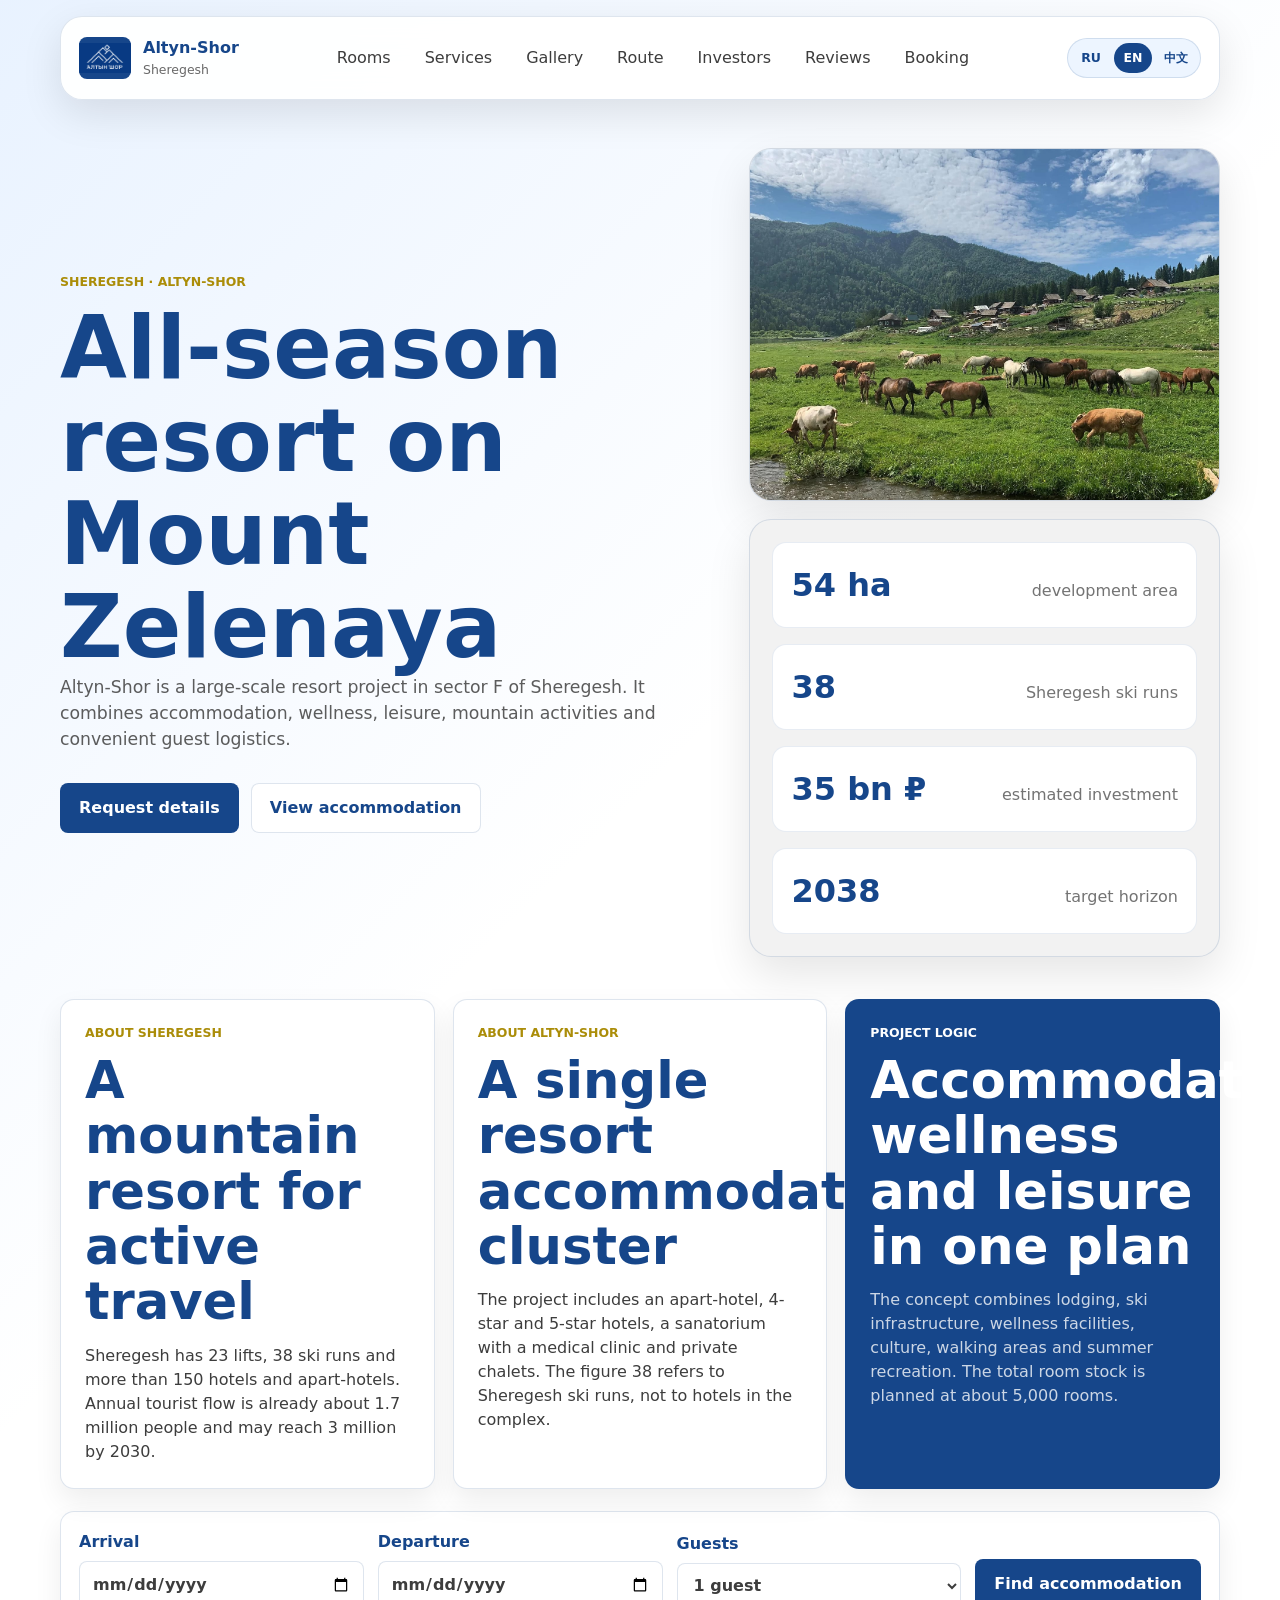
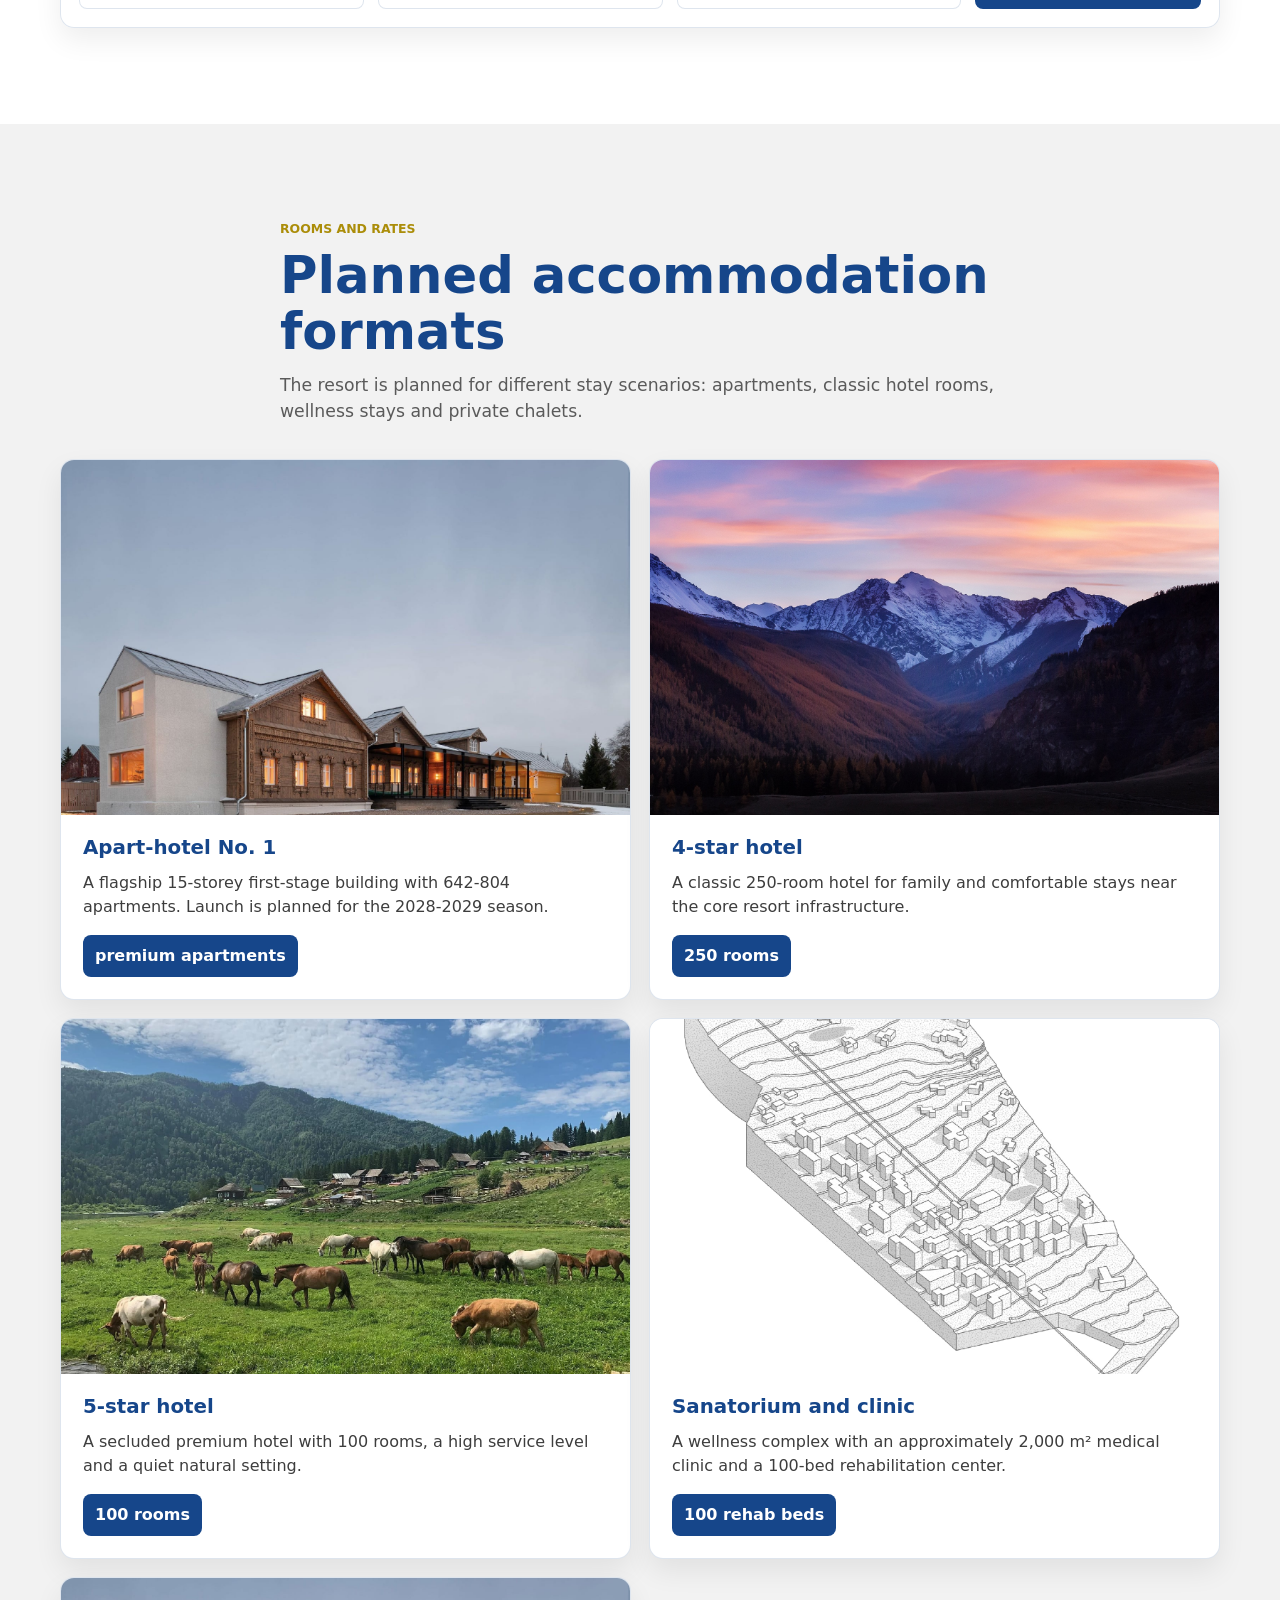
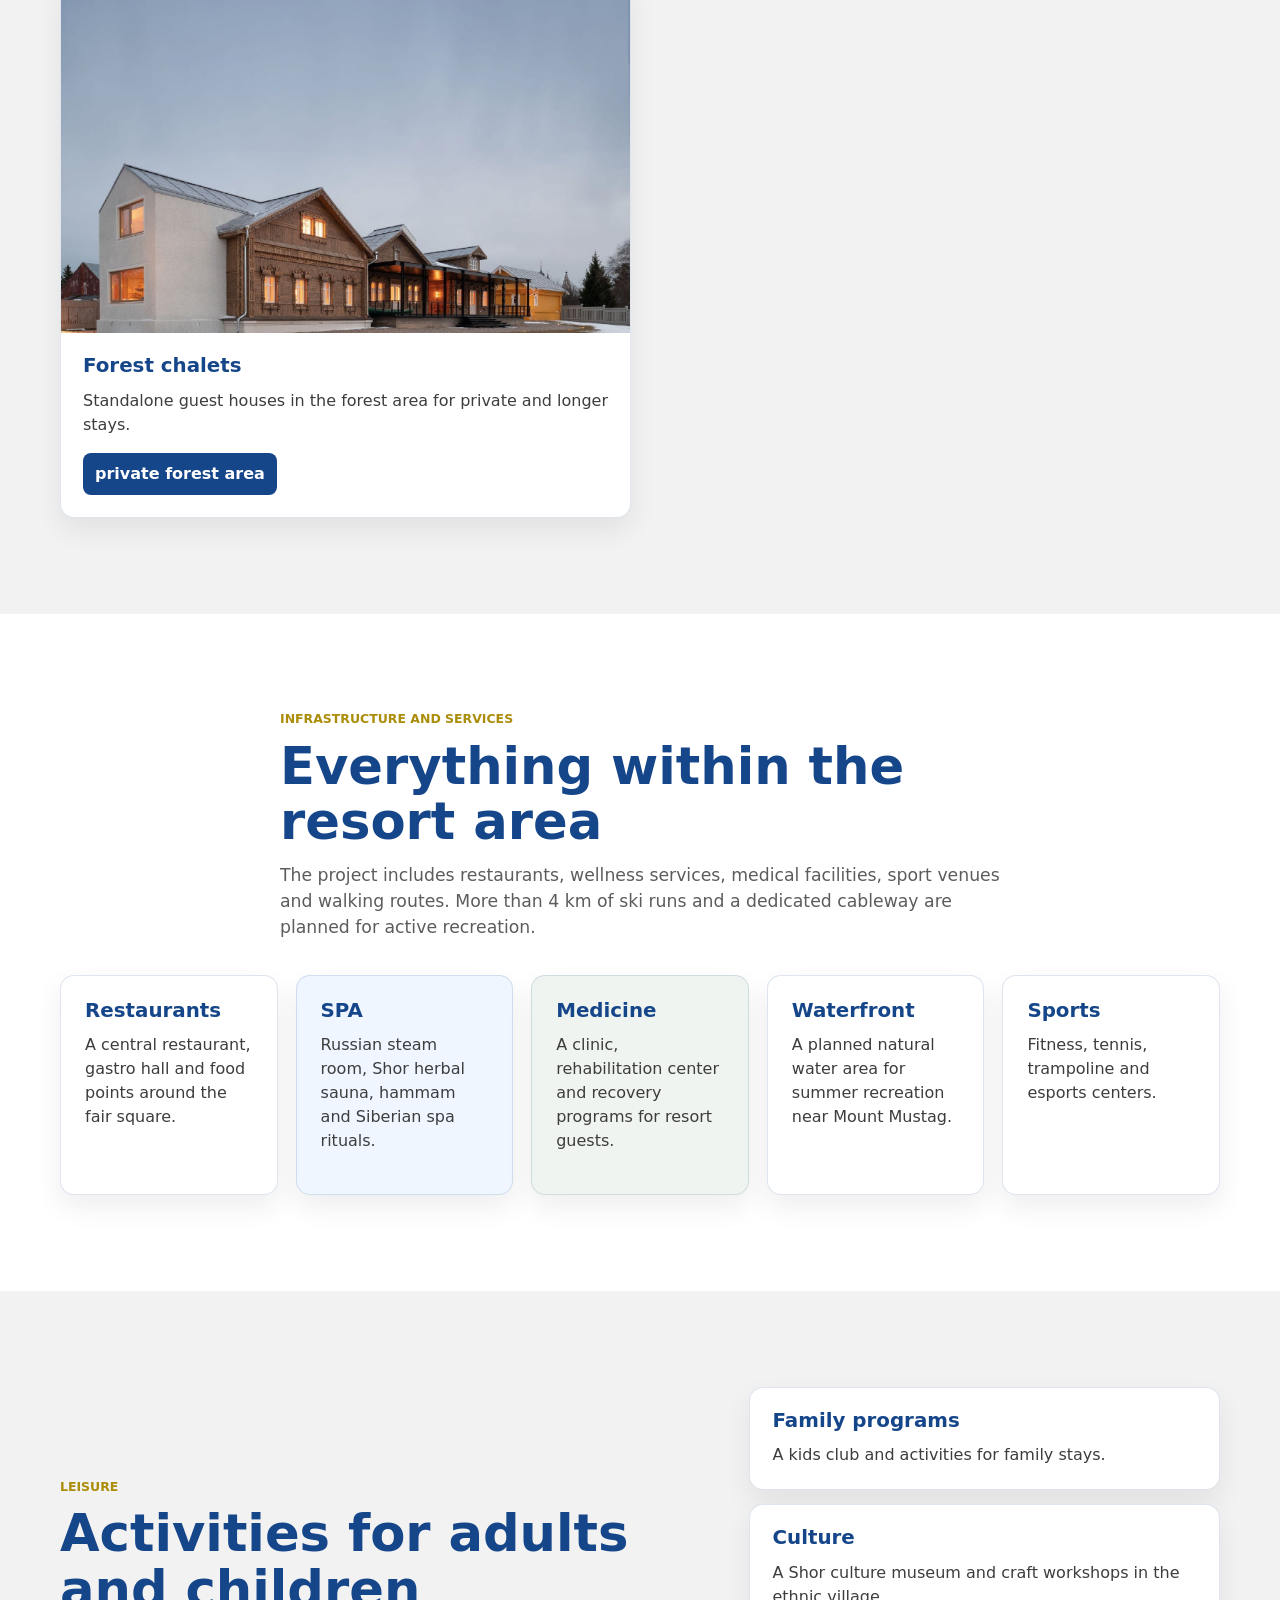
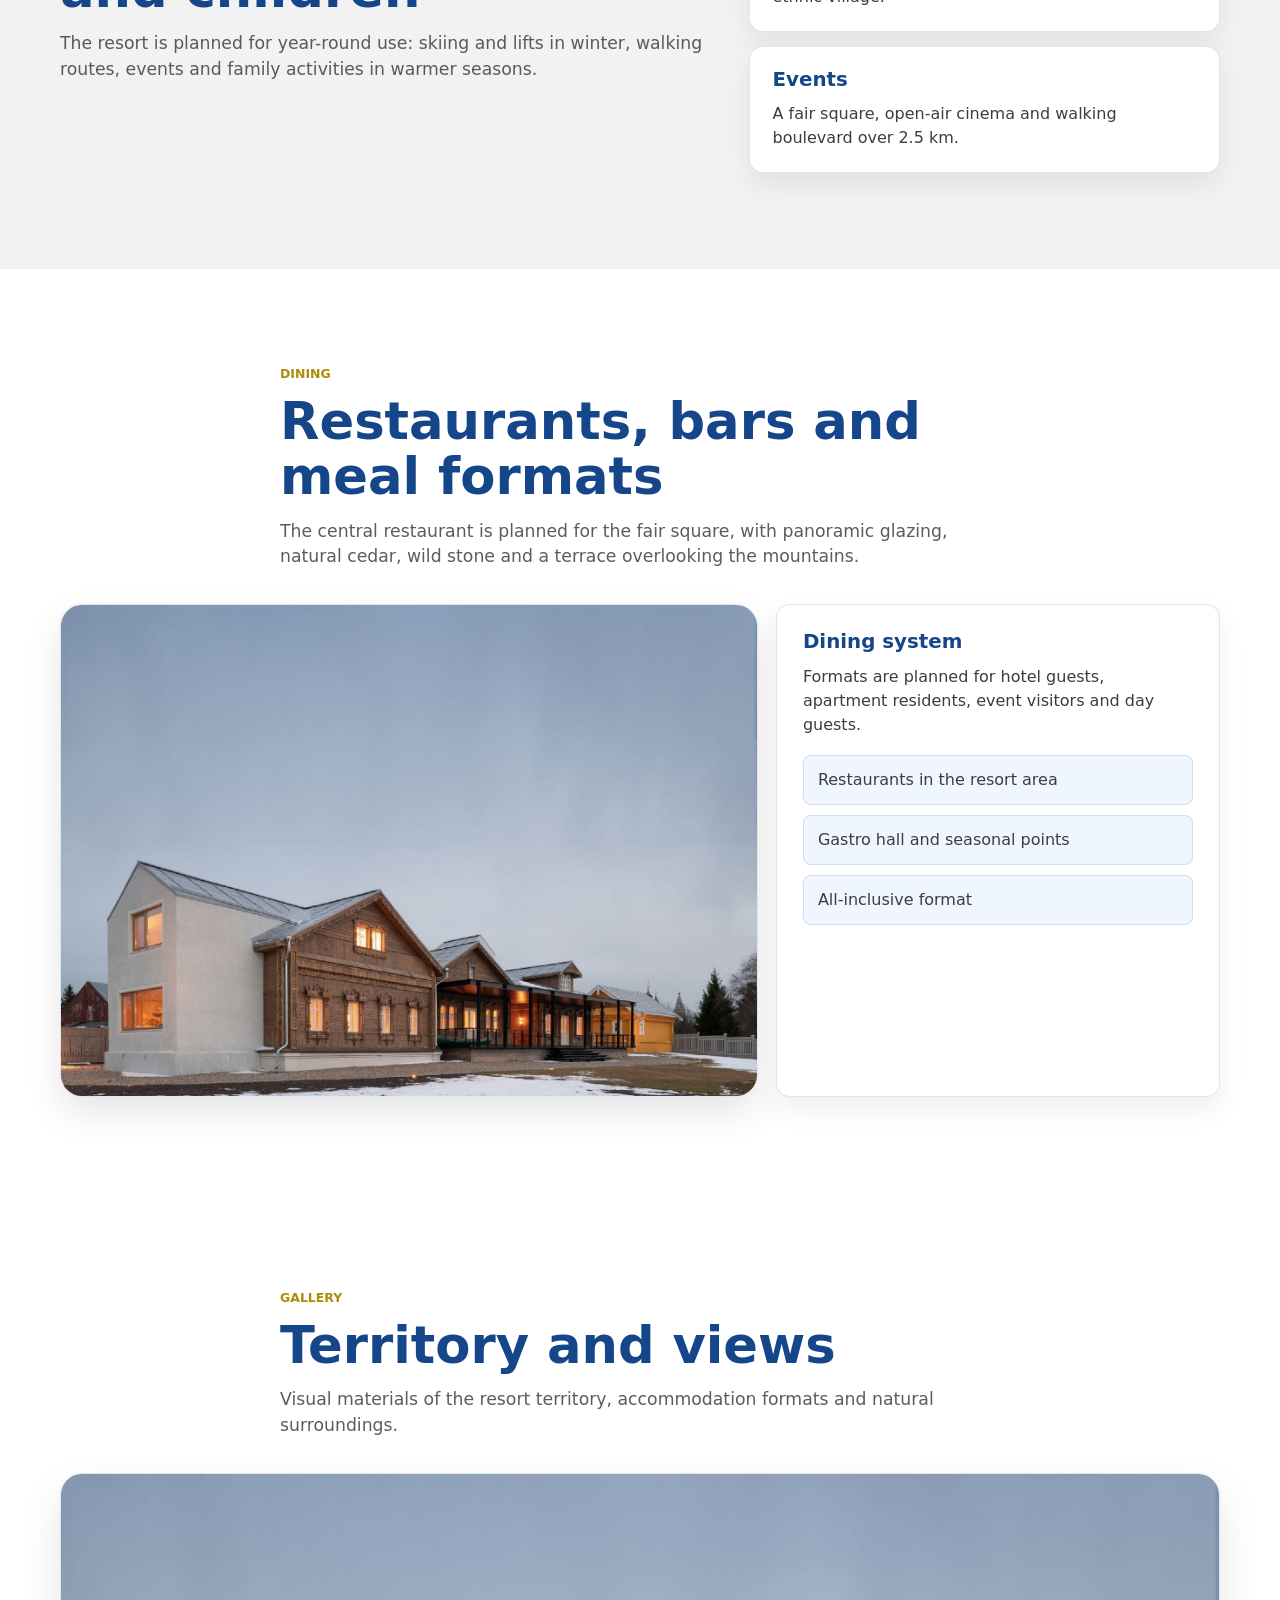
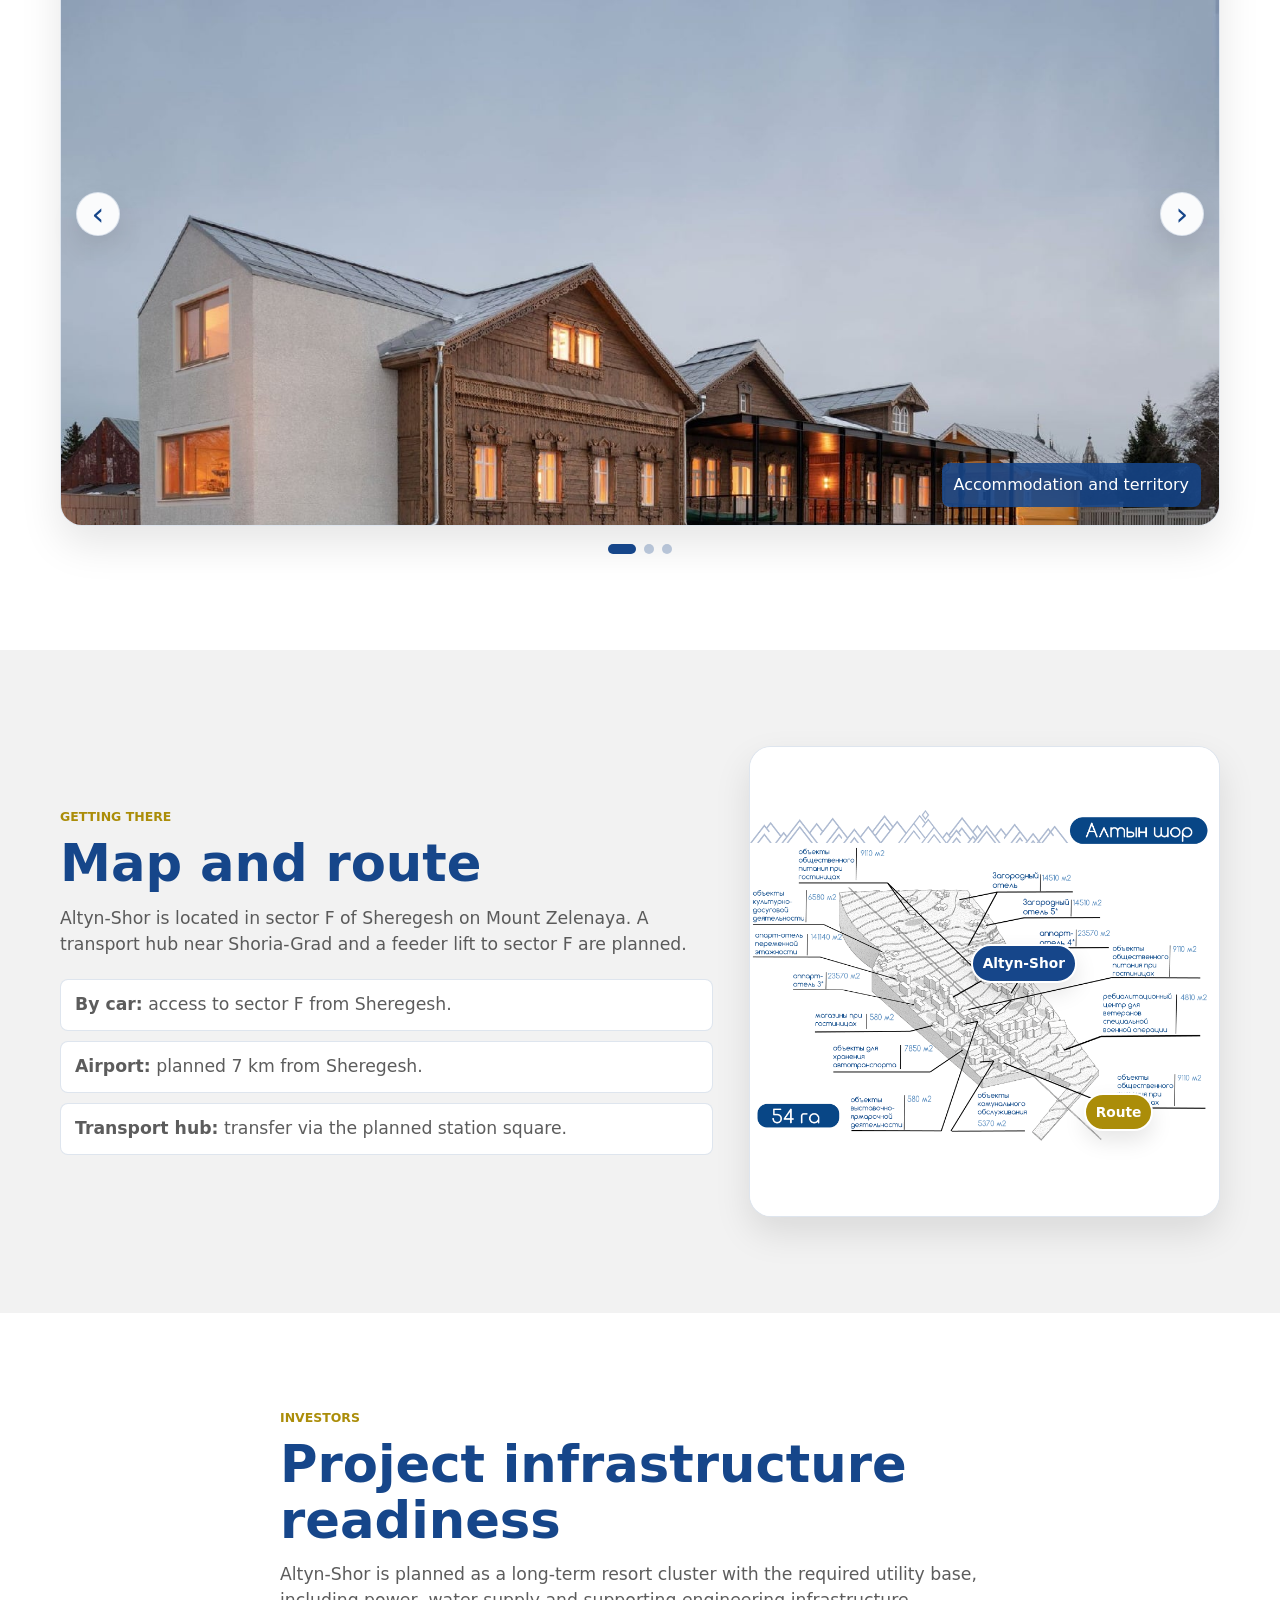
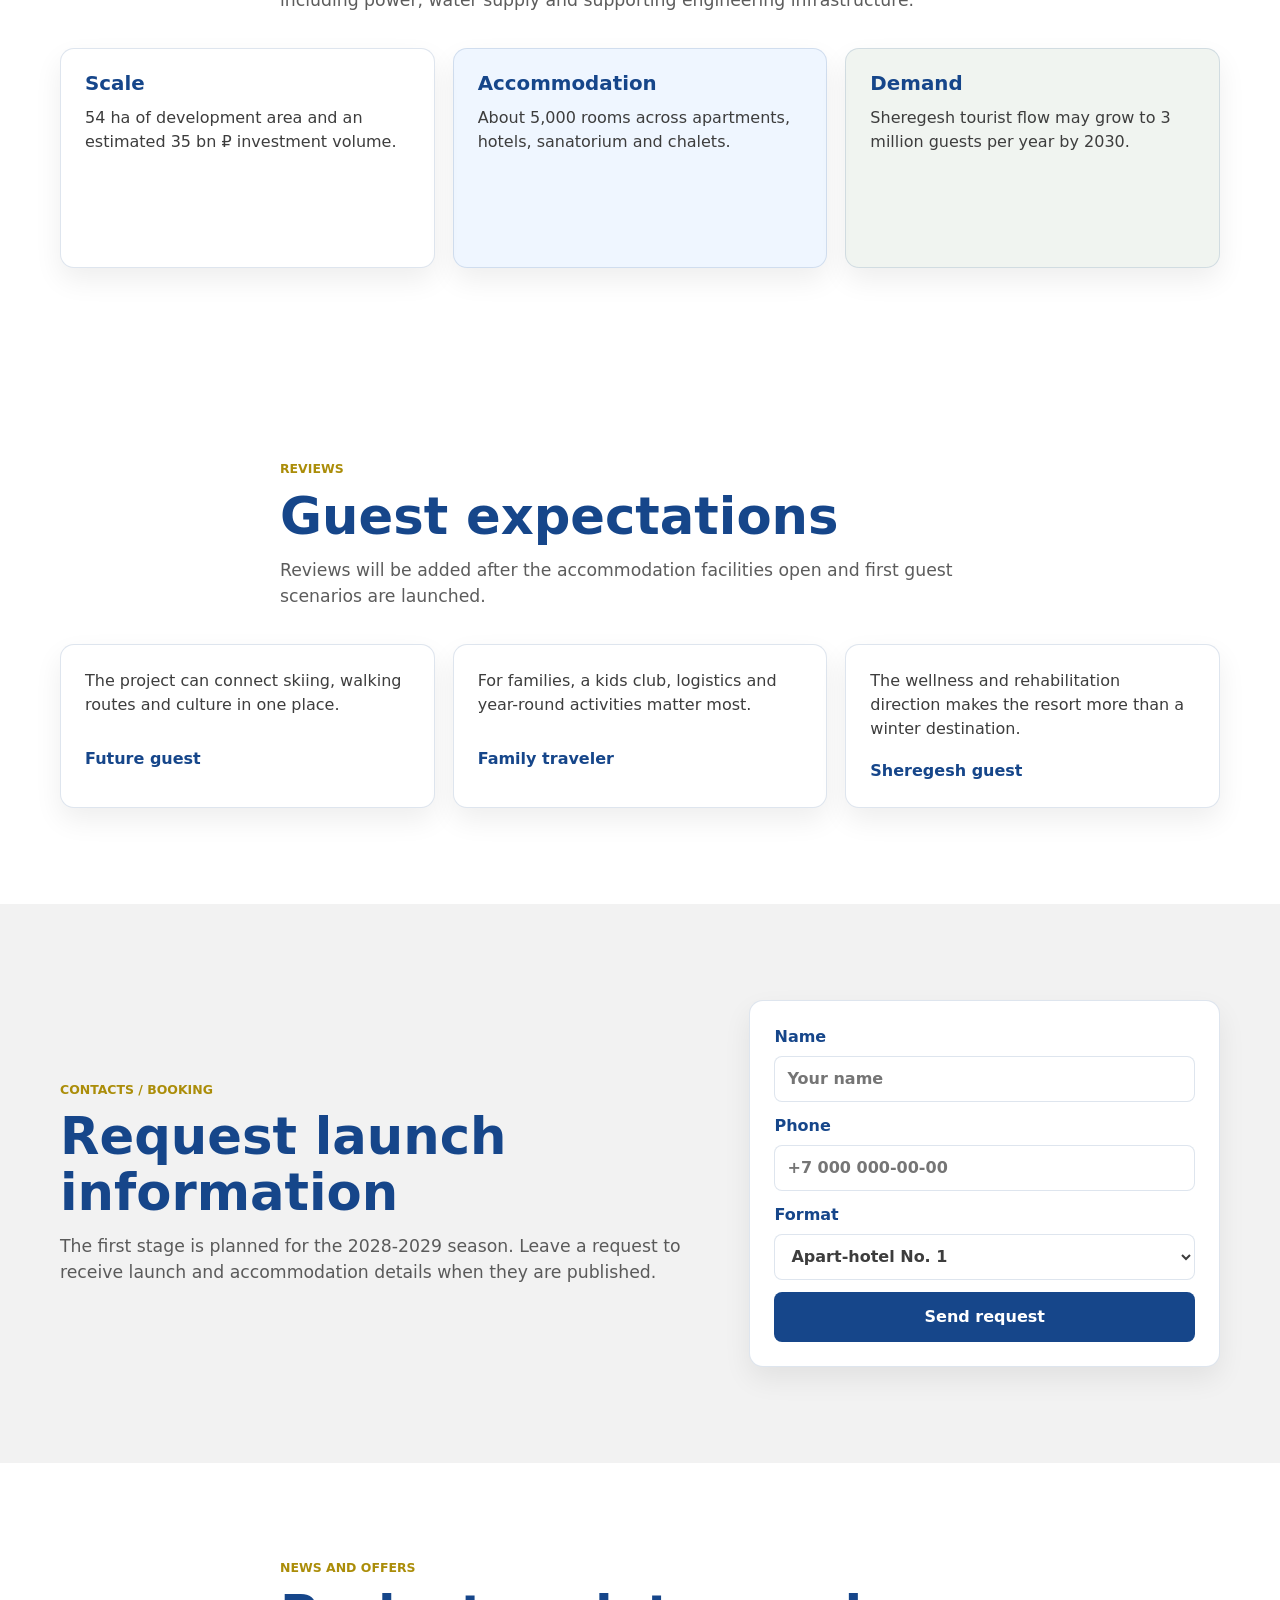
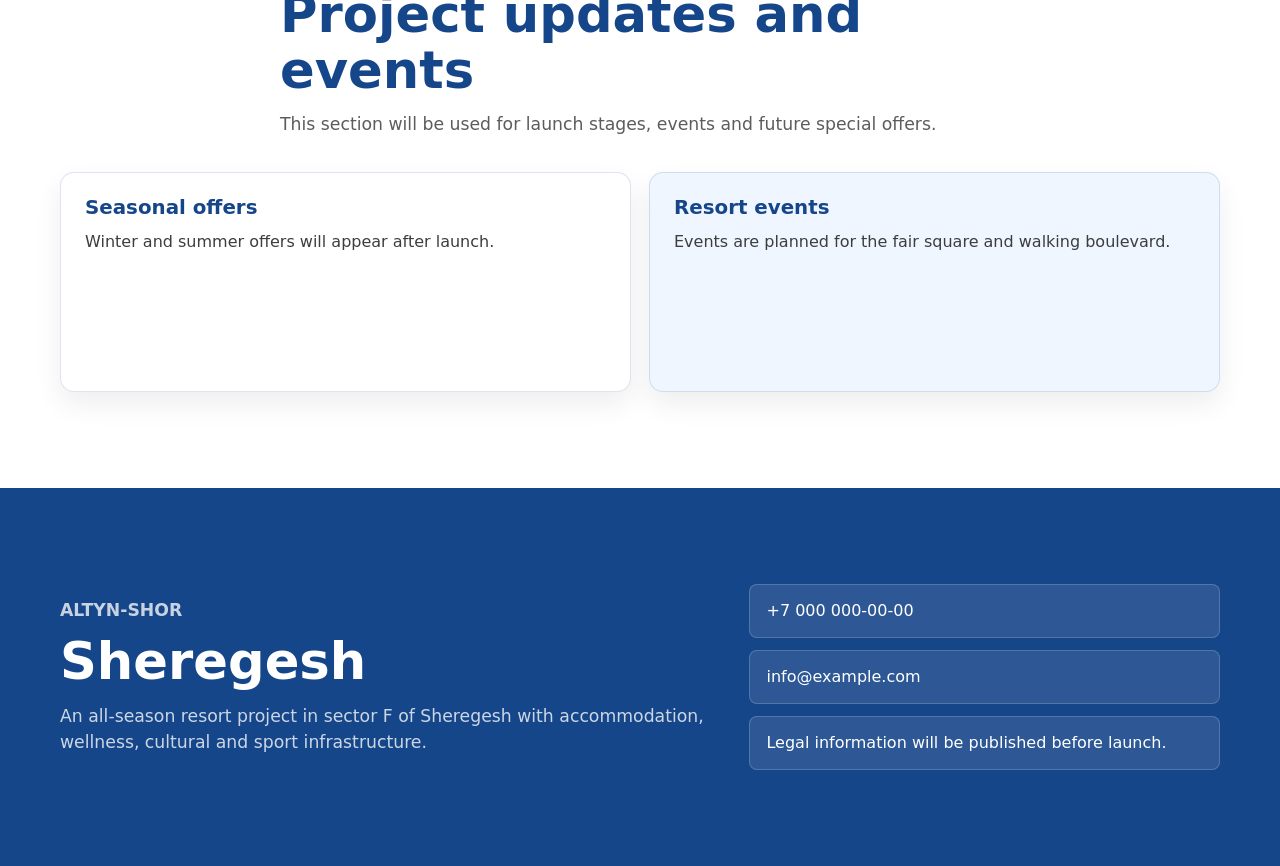
==== src/en.html @ 5d0cdf4e "feat: Add languages" ====
<!doctype html>
<html lang="en">
    <head>
        <meta charset="UTF-8" />
        <meta name="viewport" content="width=device-width, initial-scale=1.0" />
        <title>Altyn-Shor | Sheregesh</title>
        <meta
            name="description"
            content="A landing page for the Altyn-Shor all-season resort project in Sheregesh."
        />
        <link rel="stylesheet" href="./styles.css" />
    </head>
    <body>
        <header class="site-header" data-header>
            <div class="header-inner">
                <a class="brand" href="#top" aria-label="Altyn-Shor, back to top">
                    <span class="brand-mark" aria-hidden="true">
                        <img src="./static/logo.png" alt="" />
                    </span>
                    <span class="brand-text">
                        <span class="brand-name">Altyn-Shor</span>
                        <span class="brand-subtitle">Sheregesh</span>
                    </span>
                </a>

                <nav class="site-nav" aria-label="Page navigation">
                    <a href="#rooms">Rooms</a>
                    <a href="#infrastructure">Services</a>
                    <a href="#gallery">Gallery</a>
                    <a href="#route">Route</a>
                    <a href="#investors">Investors</a>
                    <a href="#reviews">Reviews</a>
                    <a href="#booking">Booking</a>
                </nav>
                <div class="language-switch" aria-label="Language selection">
                    <a href="./index.html">RU</a>
                    <a href="./en.html" aria-current="page">EN</a>
                    <a href="./zh.html">中文</a>
                </div>
            </div>
        </header>

        <main id="top">
            <section class="hero section" id="home">
                <div class="section-grid hero-grid">
                    <div class="hero-content">
                        <p class="section-kicker">Sheregesh · Altyn-Shor</p>
                        <h1>All-season resort on Mount Zelenaya</h1>
                        <p class="section-lead">
                            Altyn-Shor is a large-scale resort project in sector
                            F of Sheregesh. It combines accommodation, wellness,
                            leisure, mountain activities and convenient guest
                            logistics.
                        </p>
                        <div class="hero-actions">
                            <a class="button button-primary" href="#booking">Request details</a>
                            <a class="button button-secondary" href="#rooms">View accommodation</a>
                        </div>
                    </div>

                    <div class="hero-aside">
                        <figure class="hero-image-card">
                            <img src="./static/shor.jpg" alt="Altyn-Shor territory" />
                        </figure>

                        <div class="hero-panel" aria-label="Key project figures">
                            <div>
                                <span class="stat-number">54 ha</span>
                                <span class="stat-label">development area</span>
                            </div>
                            <div>
                                <span class="stat-number">38</span>
                                <span class="stat-label">Sheregesh ski runs</span>
                            </div>
                            <div>
                                <span class="stat-number">35 bn ₽</span>
                                <span class="stat-label">estimated investment</span>
                            </div>
                            <div>
                                <span class="stat-number">2038</span>
                                <span class="stat-label">target horizon</span>
                            </div>
                        </div>
                    </div>
                </div>

                <div class="home-details">
                    <article class="feature-block">
                        <p class="section-kicker">About Sheregesh</p>
                        <h2>A mountain resort for active travel</h2>
                        <p>
                            Sheregesh has 23 lifts, 38 ski runs and more than
                            150 hotels and apart-hotels. Annual tourist flow is
                            already about 1.7 million people and may reach
                            3 million by 2030.
                        </p>
                    </article>
                    <article class="feature-block">
                        <p class="section-kicker">About Altyn-Shor</p>
                        <h2>A single resort accommodation cluster</h2>
                        <p>
                            The project includes an apart-hotel, 4-star and
                            5-star hotels, a sanatorium with a medical clinic
                            and private chalets. The figure 38 refers to
                            Sheregesh ski runs, not to hotels in the complex.
                        </p>
                    </article>
                    <article class="feature-block developer-block">
                        <p class="section-kicker">Project logic</p>
                        <h2>Accommodation, wellness and leisure in one plan</h2>
                        <p>
                            The concept combines lodging, ski infrastructure,
                            wellness facilities, culture, walking areas and
                            summer recreation. The total room stock is planned
                            at about 5,000 rooms.
                        </p>
                    </article>
                </div>

                <form class="quick-booking" aria-label="Quick search form">
                    <label><span>Arrival</span><input type="date" name="arrival" /></label>
                    <label><span>Departure</span><input type="date" name="departure" /></label>
                    <label>
                        <span>Guests</span>
                        <select name="guests">
                            <option>1 guest</option>
                            <option>2 guests</option>
                            <option>3 guests</option>
                            <option>4 guests</option>
                        </select>
                    </label>
                    <button class="button button-primary" type="submit">Find accommodation</button>
                </form>
            </section>

            <section class="section pricing-section" id="rooms">
                <div class="section-heading">
                    <p class="section-kicker">Rooms and rates</p>
                    <h2>Planned accommodation formats</h2>
                    <p>
                        The resort is planned for different stay scenarios:
                        apartments, classic hotel rooms, wellness stays and
                        private chalets.
                    </p>
                </div>

                <div class="room-grid">
                    <article class="room-card">
                        <img src="./static/houses.jpg" alt="Premium apart-hotel" />
                        <div>
                            <h3>Apart-hotel No. 1</h3>
                            <p>
                                A flagship 15-storey first-stage building with
                                642-804 apartments. Launch is planned for the
                                2028-2029 season.
                            </p>
                            <span class="room-price">premium apartments</span>
                        </div>
                    </article>
                    <article class="room-card">
                        <img src="./static/shor-2.jpg" alt="Four-star hotel" />
                        <div>
                            <h3>4-star hotel</h3>
                            <p>
                                A classic 250-room hotel for family and
                                comfortable stays near the core resort
                                infrastructure.
                            </p>
                            <span class="room-price">250 rooms</span>
                        </div>
                    </article>
                    <article class="room-card">
                        <img src="./static/shor.jpg" alt="Five-star hotel" />
                        <div>
                            <h3>5-star hotel</h3>
                            <p>
                                A secluded premium hotel with 100 rooms, a high
                                service level and a quiet natural setting.
                            </p>
                            <span class="room-price">100 rooms</span>
                        </div>
                    </article>
                    <article class="room-card">
                        <img src="./static/shor-scheme.jpg" alt="Sanatorium and clinic" />
                        <div>
                            <h3>Sanatorium and clinic</h3>
                            <p>
                                A wellness complex with an approximately
                                2,000 m² medical clinic and a 100-bed
                                rehabilitation center.
                            </p>
                            <span class="room-price">100 rehab beds</span>
                        </div>
                    </article>
                    <article class="room-card">
                        <img src="./static/houses.jpg" alt="Forest chalets" />
                        <div>
                            <h3>Forest chalets</h3>
                            <p>
                                Standalone guest houses in the forest area for
                                private and longer stays.
                            </p>
                            <span class="room-price">private forest area</span>
                        </div>
                    </article>
                </div>
            </section>

            <section class="section" id="infrastructure">
                <div class="section-heading">
                    <p class="section-kicker">Infrastructure and services</p>
                    <h2>Everything within the resort area</h2>
                    <p>
                        The project includes restaurants, wellness services,
                        medical facilities, sport venues and walking routes.
                        More than 4 km of ski runs and a dedicated cableway are
                        planned for active recreation.
                    </p>
                </div>

                <div class="info-grid">
                    <article class="info-card">
                        <h3>Restaurants</h3>
                        <p>A central restaurant, gastro hall and food points around the fair square.</p>
                    </article>
                    <article class="info-card">
                        <h3>SPA</h3>
                        <p>Russian steam room, Shor herbal sauna, hammam and Siberian spa rituals.</p>
                    </article>
                    <article class="info-card">
                        <h3>Medicine</h3>
                        <p>A clinic, rehabilitation center and recovery programs for resort guests.</p>
                    </article>
                    <article class="info-card">
                        <h3>Waterfront</h3>
                        <p>A planned natural water area for summer recreation near Mount Mustag.</p>
                    </article>
                    <article class="info-card">
                        <h3>Sports</h3>
                        <p>Fitness, tennis, trampoline and esports centers.</p>
                    </article>
                </div>
            </section>

            <section class="section leisure-section" id="leisure">
                <div class="section-grid">
                    <div class="section-heading inline-heading">
                        <p class="section-kicker">Leisure</p>
                        <h2>Activities for adults and children</h2>
                        <p>
                            The resort is planned for year-round use: skiing and
                            lifts in winter, walking routes, events and family
                            activities in warmer seasons.
                        </p>
                    </div>
                    <div class="stack-list">
                        <article>
                            <h3>Family programs</h3>
                            <p>A kids club and activities for family stays.</p>
                        </article>
                        <article>
                            <h3>Culture</h3>
                            <p>A Shor culture museum and craft workshops in the ethnic village.</p>
                        </article>
                        <article>
                            <h3>Events</h3>
                            <p>A fair square, open-air cinema and walking boulevard over 2.5 km.</p>
                        </article>
                    </div>
                </div>
            </section>

            <section class="section food-section" id="food">
                <div class="section-heading">
                    <p class="section-kicker">Dining</p>
                    <h2>Restaurants, bars and meal formats</h2>
                    <p>
                        The central restaurant is planned for the fair square,
                        with panoramic glazing, natural cedar, wild stone and a
                        terrace overlooking the mountains.
                    </p>
                </div>
                <div class="food-layout">
                    <img src="./static/houses.jpg" alt="Dining infrastructure area" />
                    <div class="food-card">
                        <h3>Dining system</h3>
                        <p>Formats are planned for hotel guests, apartment residents, event visitors and day guests.</p>
                        <ul class="clean-list">
                            <li>Restaurants in the resort area</li>
                            <li>Gastro hall and seasonal points</li>
                            <li>All-inclusive format</li>
                        </ul>
                    </div>
                </div>
            </section>

            <section class="section" id="gallery">
                <div class="section-heading">
                    <p class="section-kicker">Gallery</p>
                    <h2>Territory and views</h2>
                    <p>Visual materials of the resort territory, accommodation formats and natural surroundings.</p>
                </div>
                <div class="carousel" data-carousel>
                    <button class="carousel-control carousel-control-prev" type="button" data-carousel-prev aria-label="Previous image">‹</button>
                    <div class="carousel-viewport">
                        <div class="carousel-track" data-carousel-track>
                            <figure class="carousel-slide">
                                <img src="./static/houses.jpg" alt="Altyn-Shor guest houses" />
                                <figcaption>Accommodation and territory</figcaption>
                            </figure>
                            <figure class="carousel-slide">
                                <img src="./static/shor-2.jpg" alt="Altyn-Shor natural territory" />
                                <figcaption>Views and surroundings</figcaption>
                            </figure>
                            <figure class="carousel-slide">
                                <img src="./static/shor.jpg" alt="Altyn-Shor recreation area" />
                                <figcaption>Public recreation area</figcaption>
                            </figure>
                        </div>
                    </div>
                    <button class="carousel-control carousel-control-next" type="button" data-carousel-next aria-label="Next image">›</button>
                    <div class="carousel-dots" data-carousel-dots aria-label="Slides"></div>
                </div>
            </section>

            <section class="section map-section" id="route">
                <div class="section-grid">
                    <div class="section-heading inline-heading">
                        <p class="section-kicker">Getting there</p>
                        <h2>Map and route</h2>
                        <p>
                            Altyn-Shor is located in sector F of Sheregesh on
                            Mount Zelenaya. A transport hub near Shoria-Grad and
                            a feeder lift to sector F are planned.
                        </p>
                        <div class="route-notes">
                            <p><strong>By car:</strong> access to sector F from Sheregesh.</p>
                            <p><strong>Airport:</strong> planned 7 km from Sheregesh.</p>
                            <p><strong>Transport hub:</strong> transfer via the planned station square.</p>
                        </div>
                    </div>
                    <div class="map-frame interactive-map">
                        <img src="./static/karta_altyn.png" alt="Altyn-Shor location map" />
                        <span class="map-marker marker-main">Altyn-Shor</span>
                        <span class="map-marker marker-route">Route</span>
                    </div>
                </div>
            </section>

            <section class="section investors-section" id="investors">
                <div class="section-heading">
                    <p class="section-kicker">Investors</p>
                    <h2>Project infrastructure readiness</h2>
                    <p>
                        Altyn-Shor is planned as a long-term resort cluster with
                        the required utility base, including power, water supply
                        and supporting engineering infrastructure.
                    </p>
                </div>
                <div class="investor-grid">
                    <article class="info-card">
                        <h3>Scale</h3>
                        <p>54 ha of development area and an estimated 35 bn ₽ investment volume.</p>
                    </article>
                    <article class="info-card">
                        <h3>Accommodation</h3>
                        <p>About 5,000 rooms across apartments, hotels, sanatorium and chalets.</p>
                    </article>
                    <article class="info-card">
                        <h3>Demand</h3>
                        <p>Sheregesh tourist flow may grow to 3 million guests per year by 2030.</p>
                    </article>
                </div>
            </section>

            <section class="section reviews-section" id="reviews">
                <div class="section-heading">
                    <p class="section-kicker">Reviews</p>
                    <h2>Guest expectations</h2>
                    <p>Reviews will be added after the accommodation facilities open and first guest scenarios are launched.</p>
                </div>
                <div class="review-grid">
                    <blockquote>
                        <p>The project can connect skiing, walking routes and culture in one place.</p>
                        <cite>Future guest</cite>
                    </blockquote>
                    <blockquote>
                        <p>For families, a kids club, logistics and year-round activities matter most.</p>
                        <cite>Family traveler</cite>
                    </blockquote>
                    <blockquote>
                        <p>The wellness and rehabilitation direction makes the resort more than a winter destination.</p>
                        <cite>Sheregesh guest</cite>
                    </blockquote>
                </div>
            </section>

            <section class="section booking-section" id="booking">
                <div class="section-grid">
                    <div class="section-heading inline-heading">
                        <p class="section-kicker">Contacts / Booking</p>
                        <h2>Request launch information</h2>
                        <p>
                            The first stage is planned for the 2028-2029 season.
                            Leave a request to receive launch and accommodation
                            details when they are published.
                        </p>
                    </div>
                    <form class="booking-form" aria-label="Online request form">
                        <label><span>Name</span><input type="text" name="name" placeholder="Your name" /></label>
                        <label><span>Phone</span><input type="tel" name="phone" placeholder="+7 000 000-00-00" /></label>
                        <label>
                            <span>Format</span>
                            <select name="room">
                                <option>Apart-hotel No. 1</option>
                                <option>4-star hotel</option>
                                <option>5-star hotel</option>
                                <option>Sanatorium and clinic</option>
                                <option>Forest chalets</option>
                            </select>
                        </label>
                        <button class="button button-primary" type="submit">Send request</button>
                    </form>
                </div>
            </section>

            <section class="section news-section" id="news">
                <div class="section-heading">
                    <p class="section-kicker">News and offers</p>
                    <h2>Project updates and events</h2>
                    <p>This section will be used for launch stages, events and future special offers.</p>
                </div>
                <div class="news-grid">
                    <article class="info-card">
                        <h3>Seasonal offers</h3>
                        <p>Winter and summer offers will appear after launch.</p>
                    </article>
                    <article class="info-card">
                        <h3>Resort events</h3>
                        <p>Events are planned for the fair square and walking boulevard.</p>
                    </article>
                </div>
            </section>
        </main>

        <footer class="site-footer section">
            <div class="footer-grid">
                <div>
                    <p class="section-kicker">Altyn-Shor</p>
                    <h2>Sheregesh</h2>
                    <p>
                        An all-season resort project in sector F of Sheregesh
                        with accommodation, wellness, cultural and sport
                        infrastructure.
                    </p>
                </div>
                <address class="footer-contacts">
                    <a href="tel:+70000000000">+7 000 000-00-00</a>
                    <a href="mailto:info@example.com">info@example.com</a>
                    <span>Legal information will be published before launch.</span>
                </address>
            </div>
        </footer>

        <script src="./script.js"></script>
    </body>
</html>
---- src/styles.css ----
:root {
  --color-primary: rgb(22 70 138);
  --color-accent: rgb(171 141 9);
  --color-accent-secondary: rgb(210 123 165);
  --color-support-blue: rgb(174 209 255);
  --color-support-violet: rgb(155 168 227);
  --color-support-green: rgb(66 120 71);
  --color-support-purple: rgb(109 84 191);
  --color-text: rgb(61 61 61);
  --color-background: rgb(255 255 255);
  --color-surface: rgb(242 242 242);
  --color-black: rgb(0 0 0);
  --color-border: rgb(22 70 138 / 14%);
  --color-shadow: rgb(0 0 0 / 10%);
  --radius-sm: 8px;
  --radius-md: 14px;
  --radius-lg: 22px;
  --container: 1160px;
  --header-height: 82px;
  --transition: 180ms ease;
}

*,
*::before,
*::after {
  box-sizing: border-box;
}

* {
  margin: 0;
}

html {
  scroll-behavior: smooth;
}

body {
  min-height: 100vh;
  color: var(--color-text);
  background: var(--color-background);
  font-family:
    Inter, system-ui, -apple-system, BlinkMacSystemFont, "Segoe UI", sans-serif;
  line-height: 1.5;
  text-rendering: optimizeLegibility;
}

img,
picture,
svg {
  display: block;
  max-width: 100%;
}

button,
input,
textarea,
select {
  font: inherit;
}

button {
  border: 0;
}

a {
  color: inherit;
  text-decoration: none;
}

a:visited {
  color: inherit;
}

:focus-visible {
  outline: 3px solid rgb(171 141 9 / 45%);
  outline-offset: 3px;
}

main {
  overflow: hidden;
}

.site-header {
  position: fixed;
  top: 16px;
  left: 50%;
  z-index: 20;
  width: min(calc(100% - 32px), var(--container));
  min-height: var(--header-height);
  color: var(--color-primary);
  background: rgb(255 255 255 / 94%);
  border: 1px solid var(--color-border);
  border-radius: var(--radius-lg);
  box-shadow: 0 14px 40px var(--color-shadow);
  transform: translateX(-50%);
  transition:
    width var(--transition),
    min-height var(--transition),
    border-radius var(--transition),
    box-shadow var(--transition);
  backdrop-filter: blur(16px);
}

.site-header.is-compact:not(:hover):not(:focus-within) {
  width: min(184px, calc(100% - 32px));
  min-height: 48px;
  border-radius: 999px;
  box-shadow: 0 10px 28px rgb(0 0 0 / 8%);
}

.header-inner {
  display: flex;
  align-items: center;
  justify-content: space-between;
  gap: 24px;
  min-height: var(--header-height);
  padding: 14px 18px;
  transition:
    min-height var(--transition),
    padding var(--transition);
}

.site-header.is-compact:not(:hover):not(:focus-within) .header-inner {
  justify-content: center;
  min-height: 48px;
  padding: 8px 12px;
}

.brand {
  display: inline-flex;
  align-items: center;
  gap: 12px;
  min-width: max-content;
}

.brand-mark {
  display: grid;
  width: 52px;
  height: 42px;
  place-items: center;
  color: var(--color-background);
  font-size: 0.86rem;
  font-weight: 700;
  background: var(--color-primary);
  border-radius: var(--radius-sm);
  overflow: hidden;
}

.brand-mark img {
  width: 100%;
  height: 100%;
  object-fit: contain;
}

.brand-text {
  display: grid;
  gap: 1px;
  transition:
    opacity var(--transition),
    max-width var(--transition);
}

.brand-name {
  font-weight: 800;
  letter-spacing: 0;
}

.brand-subtitle {
  color: rgb(61 61 61 / 78%);
  font-size: 0.78rem;
}

.site-nav {
  display: flex;
  flex-wrap: wrap;
  justify-content: flex-end;
  gap: 8px;
}

.language-switch {
  display: inline-flex;
  flex: 0 0 auto;
  gap: 4px;
  padding: 4px;
  background: rgb(174 209 255 / 22%);
  border: 1px solid var(--color-border);
  border-radius: 999px;
}

.language-switch a {
  display: inline-flex;
  align-items: center;
  justify-content: center;
  min-width: 38px;
  min-height: 30px;
  padding: 5px 8px;
  color: var(--color-primary);
  font-size: 0.78rem;
  font-weight: 800;
  border-radius: 999px;
  transition:
    color var(--transition),
    background var(--transition);
}

.language-switch a:hover,
.language-switch a:focus-visible,
.language-switch a[aria-current="page"] {
  color: var(--color-background);
  background: var(--color-primary);
}

.site-nav a {
  padding: 9px 12px;
  color: var(--color-text);
  border: 1px solid transparent;
  border-radius: 999px;
  transition:
    color var(--transition),
    background var(--transition),
    border-color var(--transition);
}

.site-nav a:hover,
.site-nav a:focus-visible {
  color: var(--color-primary);
  background: rgb(174 209 255 / 30%);
  border-color: var(--color-border);
}

.site-header.is-compact:not(:hover):not(:focus-within) .site-nav,
.site-header.is-compact:not(:hover):not(:focus-within) .language-switch,
.site-header.is-compact:not(:hover):not(:focus-within) .brand-subtitle {
  position: absolute;
  pointer-events: none;
  opacity: 0;
}

.site-header.is-compact:not(:hover):not(:focus-within) .brand-text {
  max-width: 0;
  overflow: hidden;
  opacity: 0;
}

.section {
  padding: 96px 24px;
  scroll-margin-top: 120px;
}

.hero {
  min-height: 100vh;
  padding-top: 148px;
  background:
    linear-gradient(135deg, rgb(174 209 255 / 28%), rgb(255 255 255 / 0) 48%),
    var(--color-background);
}

.section-grid,
.footer-grid {
  display: grid;
  grid-template-columns: minmax(0, 1fr) minmax(320px, 0.72fr);
  gap: 36px;
  align-items: center;
  width: min(100%, var(--container));
  margin: 0 auto;
}

.hero-grid {
  min-height: calc(100vh - 244px);
}

.hero-content,
.section-heading {
  max-width: 720px;
}

.section-heading {
  width: min(100%, var(--container));
  margin: 0 auto 34px;
}

.inline-heading {
  width: auto;
  margin: 0;
}

.section-kicker {
  margin-bottom: 10px;
  color: var(--color-accent);
  font-size: 0.78rem;
  font-weight: 800;
  letter-spacing: 0;
  text-transform: uppercase;
}

h1,
h2,
h3 {
  color: var(--color-primary);
  line-height: 1.08;
}

h1 {
  max-width: 760px;
  font-size: 5.4rem;
  letter-spacing: 0;
}

h2 {
  margin-bottom: 14px;
  font-size: 3.2rem;
  letter-spacing: 0;
}

h3 {
  margin-bottom: 12px;
  font-size: 1.24rem;
}

.section-lead,
.section-heading p:not(.section-kicker),
.footer-grid p {
  color: rgb(61 61 61 / 84%);
  font-size: 1.08rem;
}

.hero-actions {
  display: flex;
  flex-wrap: wrap;
  gap: 12px;
  margin-top: 30px;
}

.button {
  display: inline-flex;
  align-items: center;
  justify-content: center;
  min-height: 46px;
  padding: 12px 18px;
  font-weight: 700;
  border: 1px solid transparent;
  border-radius: var(--radius-sm);
  transition:
    transform var(--transition),
    box-shadow var(--transition),
    background var(--transition),
    border-color var(--transition);
}

.button:hover,
.button:focus-visible {
  transform: translateY(-2px);
  box-shadow: 0 12px 26px rgb(0 0 0 / 12%);
}

.button-primary {
  color: var(--color-background);
  background: var(--color-primary);
}

.button-secondary {
  color: var(--color-primary);
  background: var(--color-background);
  border-color: var(--color-border);
}

.hero-aside {
  display: grid;
  gap: 18px;
}

.hero-image-card,
.hero-panel {
  border: 1px solid var(--color-border);
  border-radius: var(--radius-lg);
  box-shadow: 0 18px 44px var(--color-shadow);
}

.hero-image-card {
  overflow: hidden;
  background: var(--color-surface);
}

.hero-image-card img {
  width: 100%;
  aspect-ratio: 4 / 3;
  object-fit: cover;
}

.hero-panel {
  display: grid;
  gap: 16px;
  padding: 22px;
  background: var(--color-surface);
}

.hero-panel > div {
  display: flex;
  align-items: baseline;
  justify-content: space-between;
  gap: 16px;
  padding: 18px;
  background: var(--color-background);
  border: 1px solid rgb(22 70 138 / 10%);
  border-radius: var(--radius-md);
}

.stat-number {
  color: var(--color-primary);
  font-size: 2rem;
  font-weight: 800;
}

.stat-label {
  color: rgb(61 61 61 / 72%);
  text-align: right;
}

.home-details {
  display: grid;
  grid-template-columns: repeat(3, minmax(0, 1fr));
  gap: 18px;
  width: min(100%, var(--container));
  margin: 42px auto 0;
}

.feature-block,
.food-card,
.stack-list article,
.booking-form,
.quick-booking,
.contact-list a,
.contact-list span,
.review-grid blockquote,
.room-card {
  border: 1px solid var(--color-border);
  border-radius: var(--radius-md);
  box-shadow: 0 12px 28px rgb(0 0 0 / 7%);
}

.feature-block {
  min-height: 250px;
  padding: 24px;
  background: var(--color-background);
}

.developer-block {
  color: var(--color-background);
  background: var(--color-primary);
}

.developer-block h2,
.developer-block .section-kicker {
  color: var(--color-background);
}

.developer-block p {
  color: rgb(255 255 255 / 78%);
}

.quick-booking {
  display: grid;
  grid-template-columns: repeat(3, minmax(0, 1fr)) auto;
  gap: 14px;
  align-items: end;
  width: min(100%, var(--container));
  margin: 22px auto 0;
  padding: 18px;
  background: rgb(255 255 255 / 94%);
}

label {
  display: grid;
  gap: 7px;
  color: var(--color-primary);
  font-weight: 700;
}

input,
select {
  width: 100%;
  min-height: 46px;
  padding: 10px 12px;
  color: var(--color-text);
  background: var(--color-background);
  border: 1px solid var(--color-border);
  border-radius: var(--radius-sm);
}

.room-grid,
.food-layout,
.review-grid,
.news-grid,
.investor-grid {
  display: grid;
  gap: 18px;
  width: min(100%, var(--container));
  margin: 0 auto;
}

.room-grid {
  grid-template-columns: repeat(2, minmax(0, 1fr));
}

.room-card {
  overflow: hidden;
  background: var(--color-background);
}

.room-card img {
  width: 100%;
  aspect-ratio: 16 / 10;
  object-fit: cover;
}

.room-card > div {
  padding: 22px;
}

.room-price {
  display: inline-flex;
  margin-top: 16px;
  padding: 9px 12px;
  color: var(--color-background);
  font-weight: 800;
  background: var(--color-primary);
  border-radius: var(--radius-sm);
}

.carousel {
  position: relative;
  width: min(100%, var(--container));
  margin: 0 auto;
}

.carousel-viewport {
  overflow: hidden;
  border: 1px solid var(--color-border);
  border-radius: var(--radius-lg);
  box-shadow: 0 18px 42px var(--color-shadow);
}

.carousel-track {
  display: flex;
  transition: transform 320ms ease;
}

.carousel-slide {
  position: relative;
  flex: 0 0 100%;
  min-width: 0;
  background: var(--color-surface);
}

.carousel-slide img {
  width: 100%;
  aspect-ratio: 16 / 9;
  object-fit: cover;
}

.carousel-slide figcaption {
  position: absolute;
  right: 18px;
  bottom: 18px;
  max-width: calc(100% - 36px);
  padding: 10px 12px;
  color: var(--color-background);
  background: rgb(22 70 138 / 88%);
  border-radius: var(--radius-sm);
}

.carousel-control {
  position: absolute;
  top: 50%;
  z-index: 2;
  display: grid;
  width: 44px;
  height: 44px;
  place-items: center;
  color: var(--color-primary);
  font-size: 2rem;
  line-height: 1;
  background: rgb(255 255 255 / 94%);
  border: 1px solid var(--color-border);
  border-radius: 50%;
  box-shadow: 0 12px 28px var(--color-shadow);
  transform: translateY(-50%);
  cursor: pointer;
  transition:
    color var(--transition),
    transform var(--transition),
    background var(--transition);
}

.carousel-control:hover,
.carousel-control:focus-visible {
  color: var(--color-background);
  background: var(--color-primary);
  transform: translateY(-50%) scale(1.04);
}

.carousel-control-prev {
  left: 16px;
}

.carousel-control-next {
  right: 16px;
}

.carousel-dots {
  display: flex;
  justify-content: center;
  gap: 8px;
  margin-top: 18px;
}

.carousel-dots button {
  width: 10px;
  height: 10px;
  padding: 0;
  background: rgb(22 70 138 / 28%);
  border-radius: 50%;
  cursor: pointer;
  transition:
    width var(--transition),
    background var(--transition);
}

.carousel-dots button.is-active {
  width: 28px;
  background: var(--color-primary);
  border-radius: 999px;
}

.map-section,
.pricing-section,
.leisure-section,
.booking-section {
  background: var(--color-surface);
}

.map-frame {
  overflow: hidden;
  background: var(--color-background);
  border: 1px solid var(--color-border);
  border-radius: var(--radius-lg);
  box-shadow: 0 16px 36px var(--color-shadow);
}

.map-frame img {
  width: 100%;
  aspect-ratio: 1 / 1;
  object-fit: contain;
  background: var(--color-background);
}

.interactive-map {
  position: relative;
}

.map-marker {
  position: absolute;
  display: inline-flex;
  align-items: center;
  min-height: 34px;
  padding: 7px 10px;
  color: var(--color-background);
  font-size: 0.86rem;
  font-weight: 800;
  background: var(--color-primary);
  border: 2px solid var(--color-background);
  border-radius: 999px;
  box-shadow: 0 10px 22px var(--color-shadow);
}

.marker-main {
  top: 42%;
  left: 47%;
}

.marker-route {
  right: 14%;
  bottom: 18%;
  background: var(--color-accent);
}

.route-notes {
  display: grid;
  gap: 10px;
  margin-top: 22px;
}

.route-notes p {
  padding: 12px 14px;
  background: var(--color-background);
  border: 1px solid var(--color-border);
  border-radius: var(--radius-sm);
}

.info-grid {
  display: grid;
  grid-template-columns: repeat(auto-fit, minmax(190px, 1fr));
  gap: 18px;
  width: min(100%, var(--container));
  margin: 0 auto;
}

.info-card {
  min-height: 220px;
  padding: 24px;
  background: var(--color-background);
  border: 1px solid var(--color-border);
  border-radius: var(--radius-md);
  box-shadow: 0 12px 28px rgb(0 0 0 / 7%);
}

.info-card:nth-child(2) {
  background: rgb(174 209 255 / 20%);
}

.info-card:nth-child(3) {
  background: rgb(66 120 71 / 8%);
}

.stack-list {
  display: grid;
  gap: 14px;
}

.stack-list article {
  padding: 22px;
  background: var(--color-background);
}

.food-layout {
  grid-template-columns: minmax(0, 1.1fr) minmax(320px, 0.7fr);
  align-items: stretch;
}

.food-layout > img {
  width: 100%;
  height: 100%;
  min-height: 360px;
  object-fit: cover;
  border: 1px solid var(--color-border);
  border-radius: var(--radius-lg);
  box-shadow: 0 16px 36px var(--color-shadow);
}

.food-card {
  padding: 26px;
  background: var(--color-background);
}

.clean-list {
  display: grid;
  gap: 10px;
  margin-top: 18px;
  padding: 0;
  list-style: none;
}

.clean-list li {
  padding: 12px 14px;
  background: rgb(174 209 255 / 20%);
  border: 1px solid var(--color-border);
  border-radius: var(--radius-sm);
}

.review-grid {
  grid-template-columns: repeat(3, minmax(0, 1fr));
}

.review-grid blockquote {
  display: grid;
  gap: 18px;
  padding: 24px;
  background: var(--color-background);
}

.review-grid cite {
  color: var(--color-primary);
  font-style: normal;
  font-weight: 800;
}

.booking-form,
.contact-list {
  display: grid;
  gap: 12px;
}

.booking-form {
  padding: 24px;
  background: var(--color-background);
}

.contact-list {
  margin-top: 24px;
  font-style: normal;
}

.contact-list a,
.contact-list span {
  display: block;
  padding: 14px 16px;
  background: var(--color-background);
}

.news-grid {
  grid-template-columns: repeat(2, minmax(0, 1fr));
}

.investor-grid {
  grid-template-columns: repeat(3, minmax(0, 1fr));
}

.pricing-table {
  width: min(100%, var(--container));
  margin: 0 auto;
  overflow: hidden;
  background: var(--color-background);
  border: 1px solid var(--color-border);
  border-radius: var(--radius-lg);
  box-shadow: 0 14px 34px var(--color-shadow);
}

.pricing-row {
  display: grid;
  grid-template-columns: minmax(140px, 0.7fr) minmax(220px, 1.4fr) minmax(120px, 0.5fr);
  gap: 16px;
  padding: 18px 22px;
  border-bottom: 1px solid rgb(22 70 138 / 10%);
}

.pricing-row:last-child {
  border-bottom: 0;
}

.pricing-head {
  color: var(--color-background);
  font-weight: 800;
  background: var(--color-primary);
}

.pricing-row span:last-child {
  font-weight: 800;
  text-align: right;
}

.site-footer {
  color: var(--color-background);
  background: var(--color-primary);
}

.site-footer h2,
.site-footer .section-kicker {
  color: var(--color-background);
}

.site-footer .section-kicker {
  opacity: 0.76;
}

.site-footer p {
  color: rgb(255 255 255 / 78%);
}

.footer-contacts {
  display: grid;
  gap: 12px;
  font-style: normal;
}

.footer-contacts a,
.footer-contacts span {
  display: block;
  padding: 14px 16px;
  color: var(--color-background);
  background: rgb(255 255 255 / 10%);
  border: 1px solid rgb(255 255 255 / 18%);
  border-radius: var(--radius-sm);
  transition:
    background var(--transition),
    transform var(--transition);
}

.footer-contacts a:hover,
.footer-contacts a:focus-visible {
  background: rgb(255 255 255 / 18%);
  transform: translateY(-2px);
}

@media (max-width: 900px) {
  :root {
    --header-height: auto;
  }

  .site-header {
    top: 10px;
    width: min(calc(100% - 20px), var(--container));
  }

  .site-header.is-compact:not(:hover):not(:focus-within) {
    width: 64px;
  }

  .header-inner {
    align-items: flex-start;
    flex-direction: column;
    gap: 12px;
  }

  .site-header.is-compact:not(:hover):not(:focus-within) .header-inner {
    align-items: center;
  }

  .site-nav {
    justify-content: flex-start;
  }

  .site-nav a {
    padding: 8px 10px;
    font-size: 0.9rem;
  }

  .section {
    padding: 76px 18px;
    scroll-margin-top: 104px;
  }

  .hero {
    padding-top: 124px;
  }

  .section-grid,
  .footer-grid,
  .info-grid,
  .home-details,
  .room-grid,
  .food-layout,
  .review-grid,
  .news-grid,
  .investor-grid {
    grid-template-columns: 1fr;
  }

  .quick-booking {
    grid-template-columns: repeat(2, minmax(0, 1fr));
  }

  .hero-grid {
    min-height: auto;
  }

  h1 {
    font-size: 4.6rem;
  }

  h2 {
    font-size: 2.6rem;
  }

  .pricing-row {
    grid-template-columns: 1fr;
    gap: 6px;
  }

  .pricing-row span:last-child {
    text-align: left;
  }

  .food-layout > img {
    min-height: 280px;
  }
}

@media (max-width: 560px) {
  .section {
    padding-inline: 14px;
  }

  .hero-actions,
  .button {
    width: 100%;
  }

  .quick-booking {
    grid-template-columns: 1fr;
  }

  h1 {
    font-size: 3.2rem;
  }

  h2 {
    font-size: 2rem;
  }

  .brand-mark {
    width: 50px;
    height: 40px;
  }

  .carousel-control {
    width: 38px;
    height: 38px;
    font-size: 1.7rem;
  }

  .carousel-control-prev {
    left: 10px;
  }

  .carousel-control-next {
    right: 10px;
  }

  .carousel-slide figcaption {
    right: 10px;
    bottom: 10px;
    left: 10px;
    max-width: none;
    font-size: 0.9rem;
  }

  .map-marker {
    min-height: 30px;
    padding: 5px 8px;
    font-size: 0.74rem;
  }

  .hero-panel {
    gap: 10px;
    padding: 14px;
  }

  .hero-panel > div {
    display: grid;
    gap: 4px;
    padding: 12px;
  }

  .stat-number {
    font-size: 1.45rem;
    overflow-wrap: anywhere;
  }

  .stat-label {
    text-align: left;
  }
}

@media (max-width: 760px) {
  .site-header,
  .site-header.is-compact,
  .site-header.is-compact:not(:hover):not(:focus-within) {
    top: 8px;
    width: min(calc(100% - 16px), 360px);
    min-height: 50px;
    border-radius: var(--radius-md);
    box-shadow: 0 8px 22px rgb(0 0 0 / 8%);
  }

  .header-inner,
  .site-header.is-compact:not(:hover):not(:focus-within) .header-inner {
    flex-direction: row;
    align-items: center;
    justify-content: flex-start;
    min-height: 50px;
    padding: 6px 10px;
  }

  .brand {
    pointer-events: none;
  }

  .brand-text,
  .site-header.is-compact:not(:hover):not(:focus-within) .brand-text {
    position: static;
    max-width: none;
    overflow: visible;
    opacity: 1;
  }

  .brand-subtitle,
  .site-header.is-compact:not(:hover):not(:focus-within) .brand-subtitle {
    display: none;
  }

  .site-nav,
  .language-switch,
  .site-header.is-compact:not(:hover):not(:focus-within) .site-nav {
    display: none;
  }

  .hero {
    padding-top: 88px;
  }

  .section {
    scroll-margin-top: 74px;
  }
}
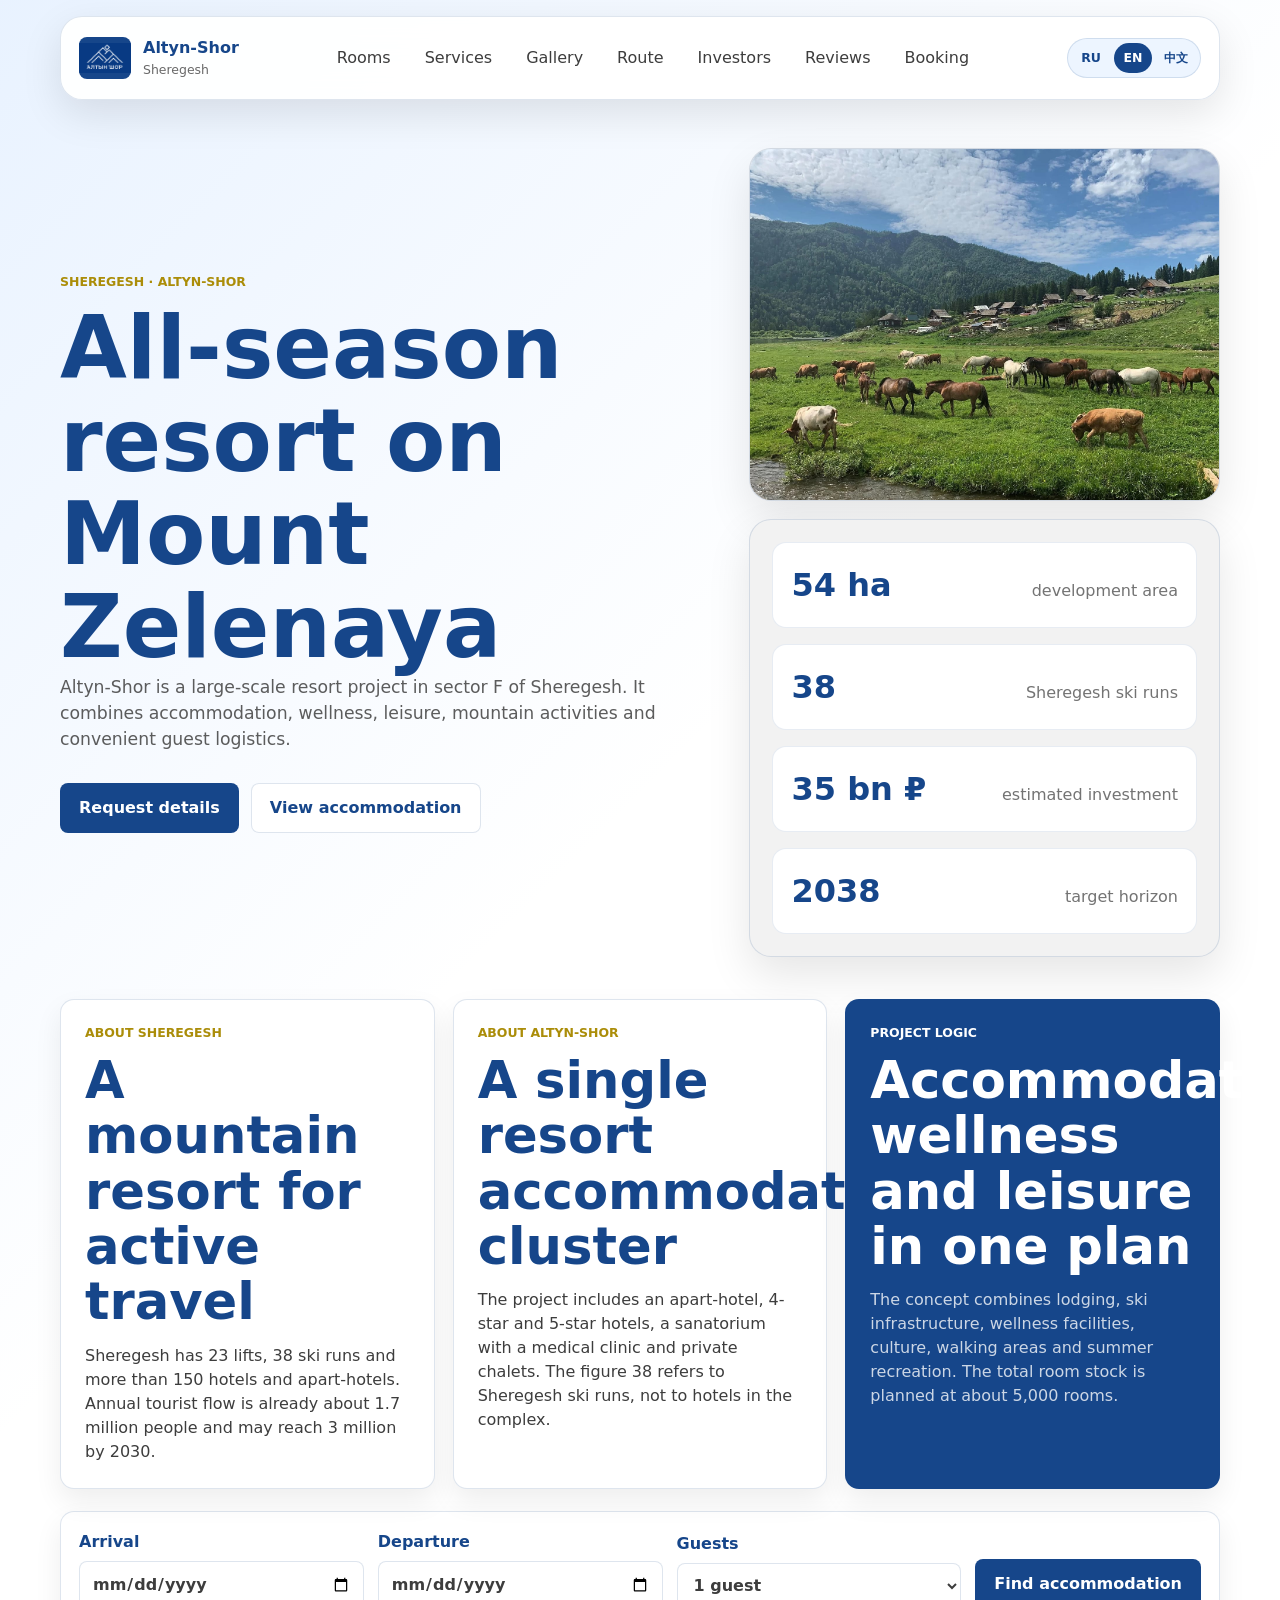
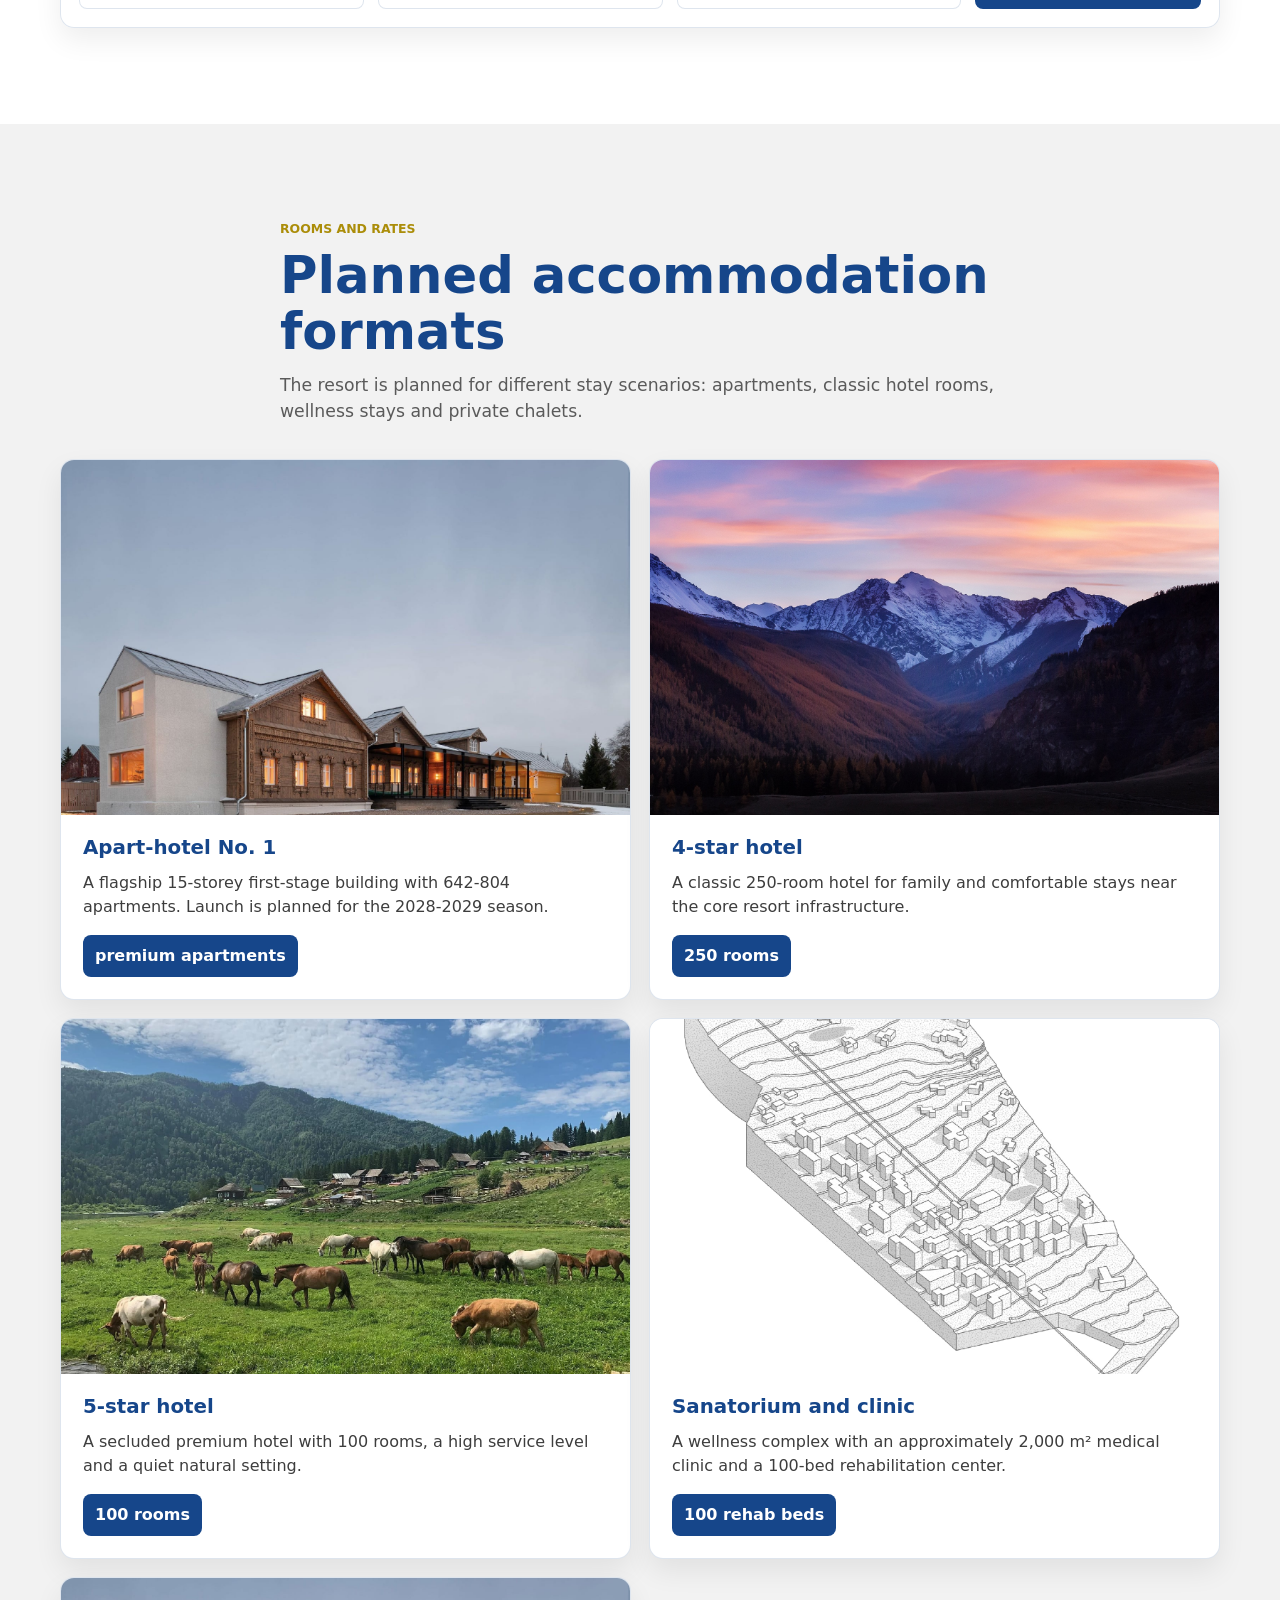
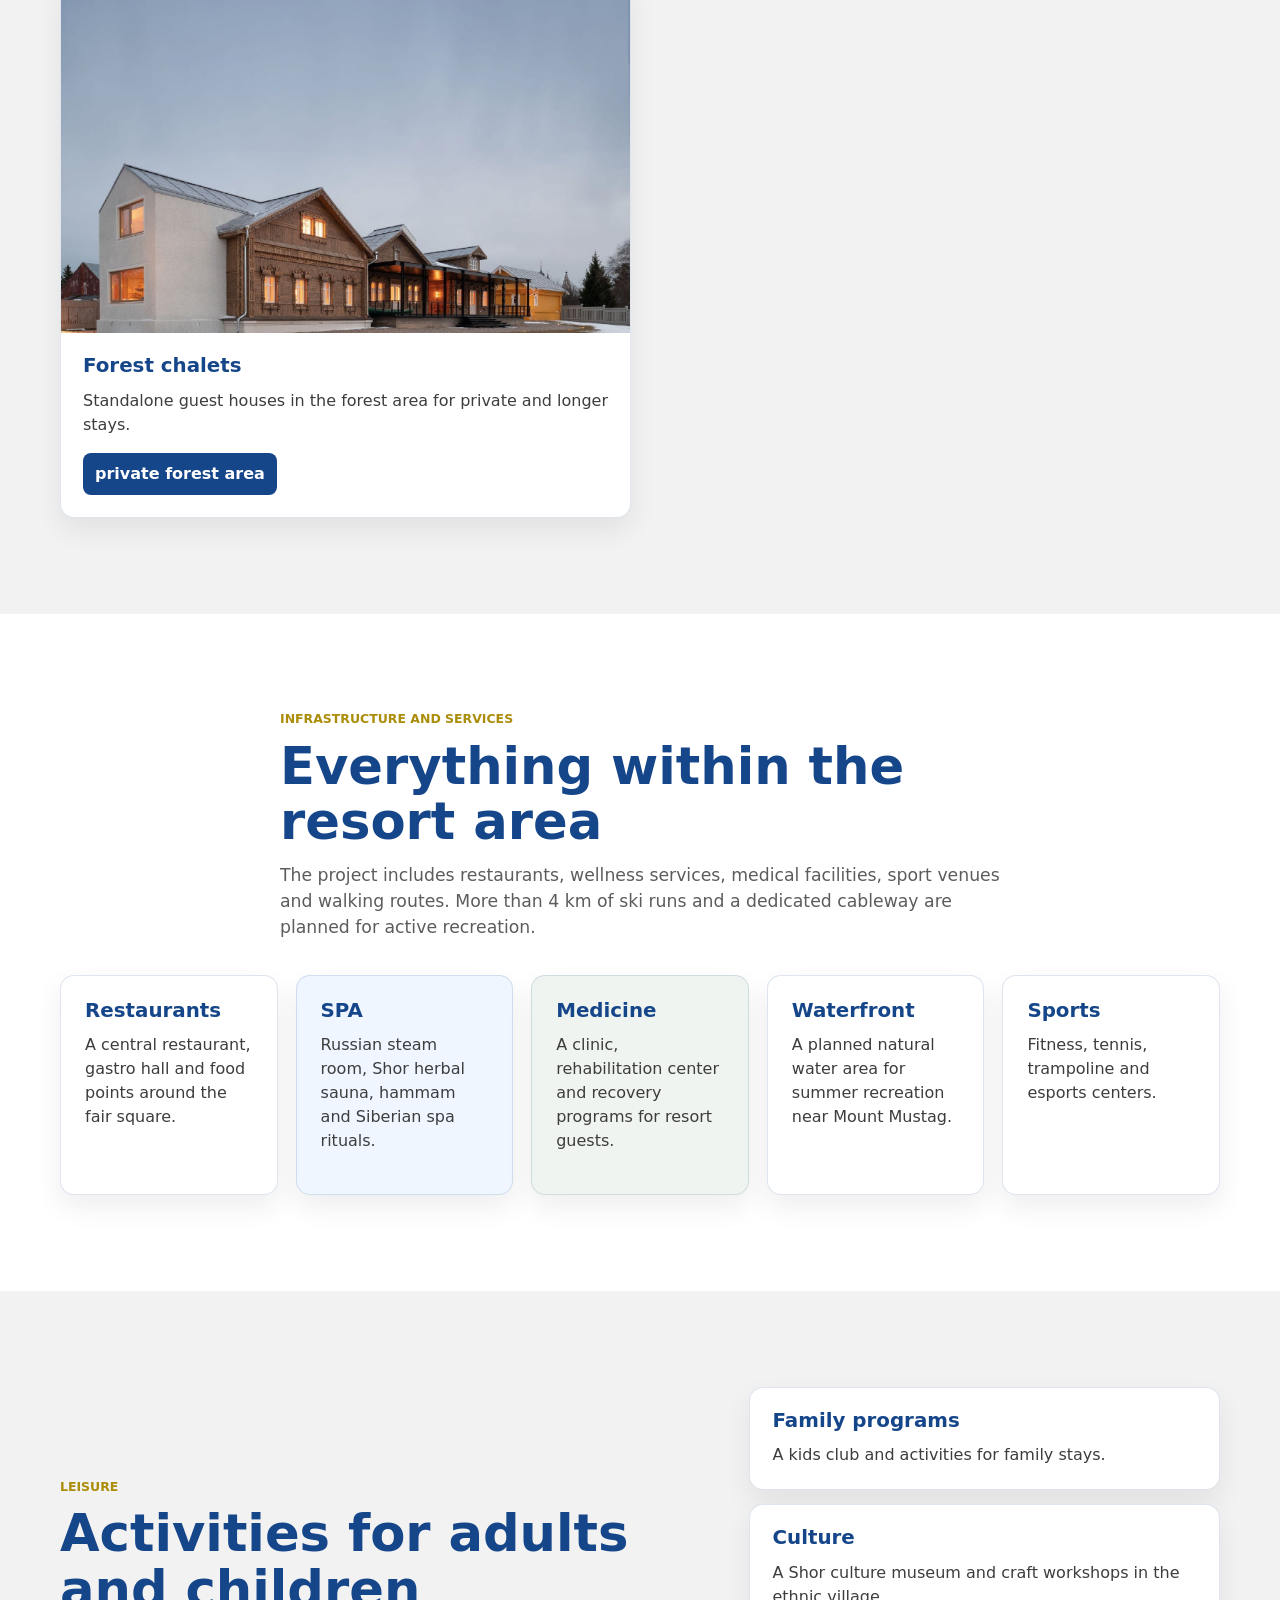
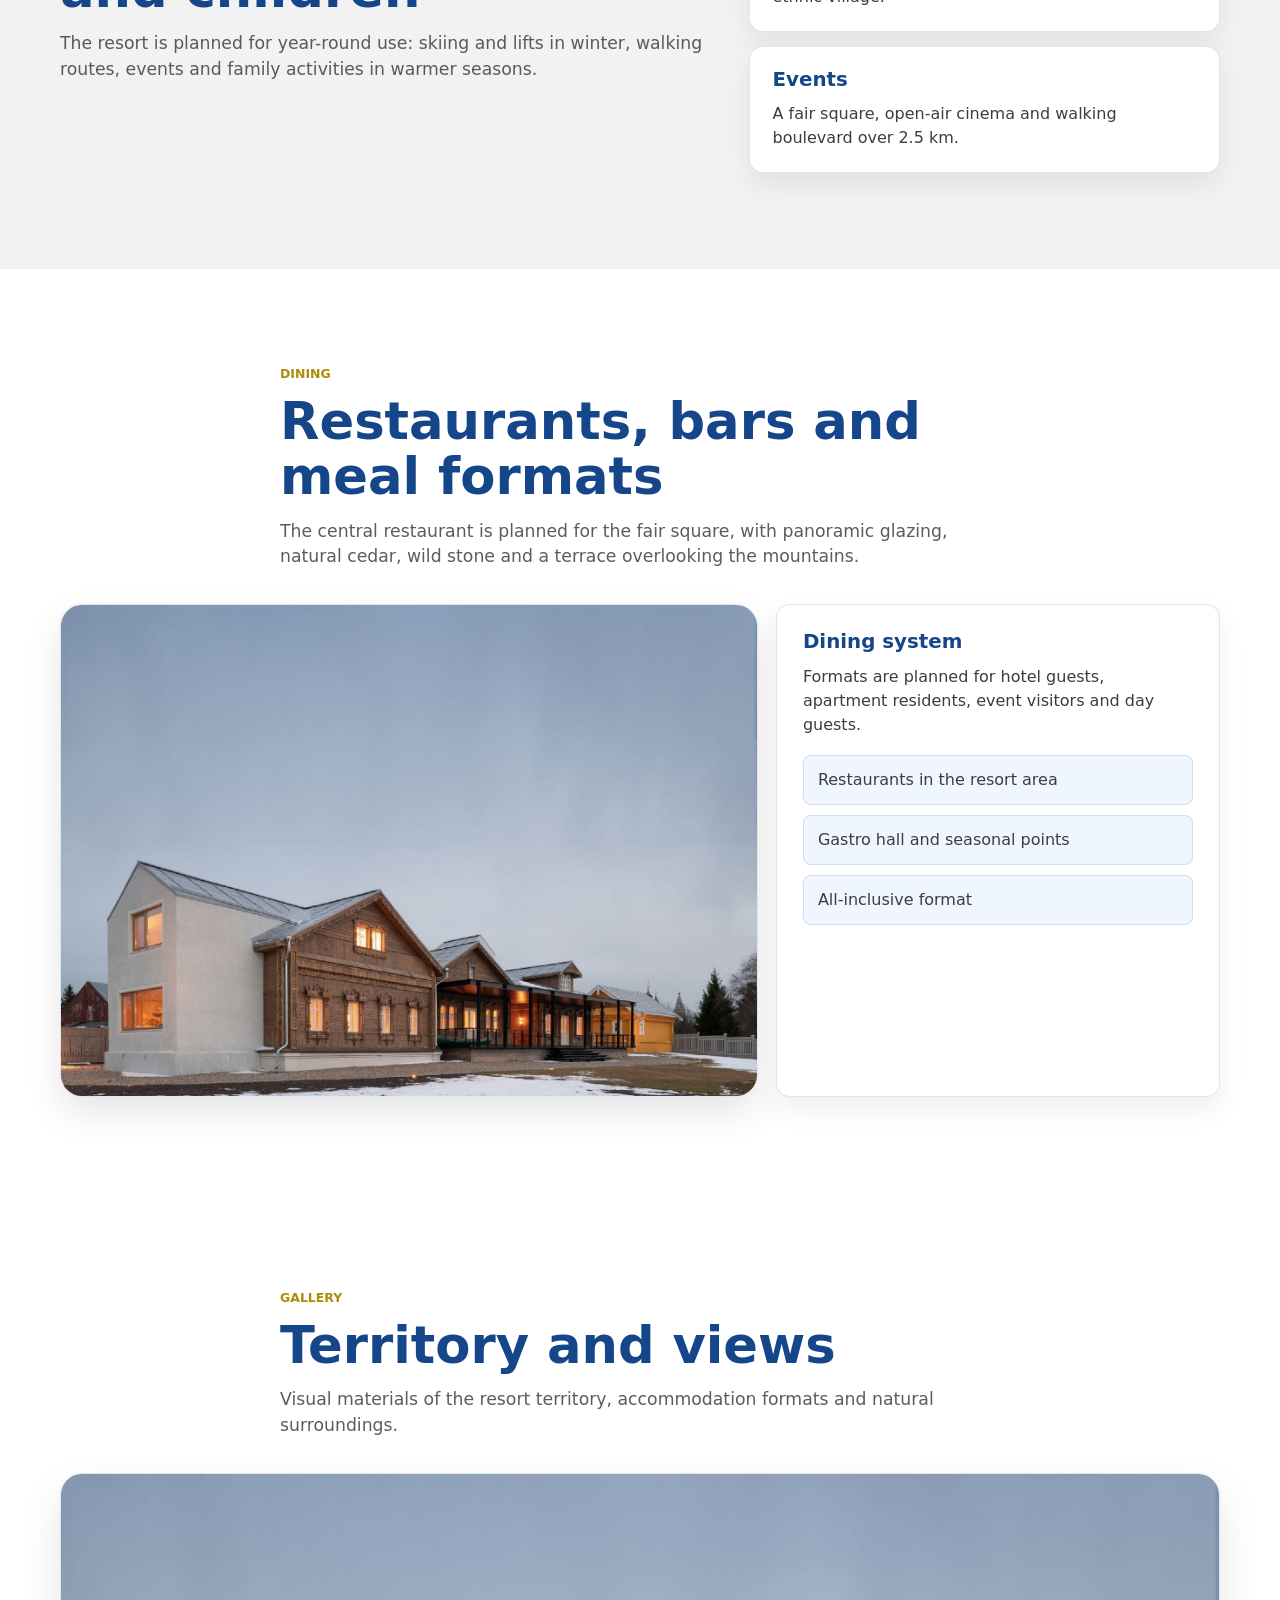
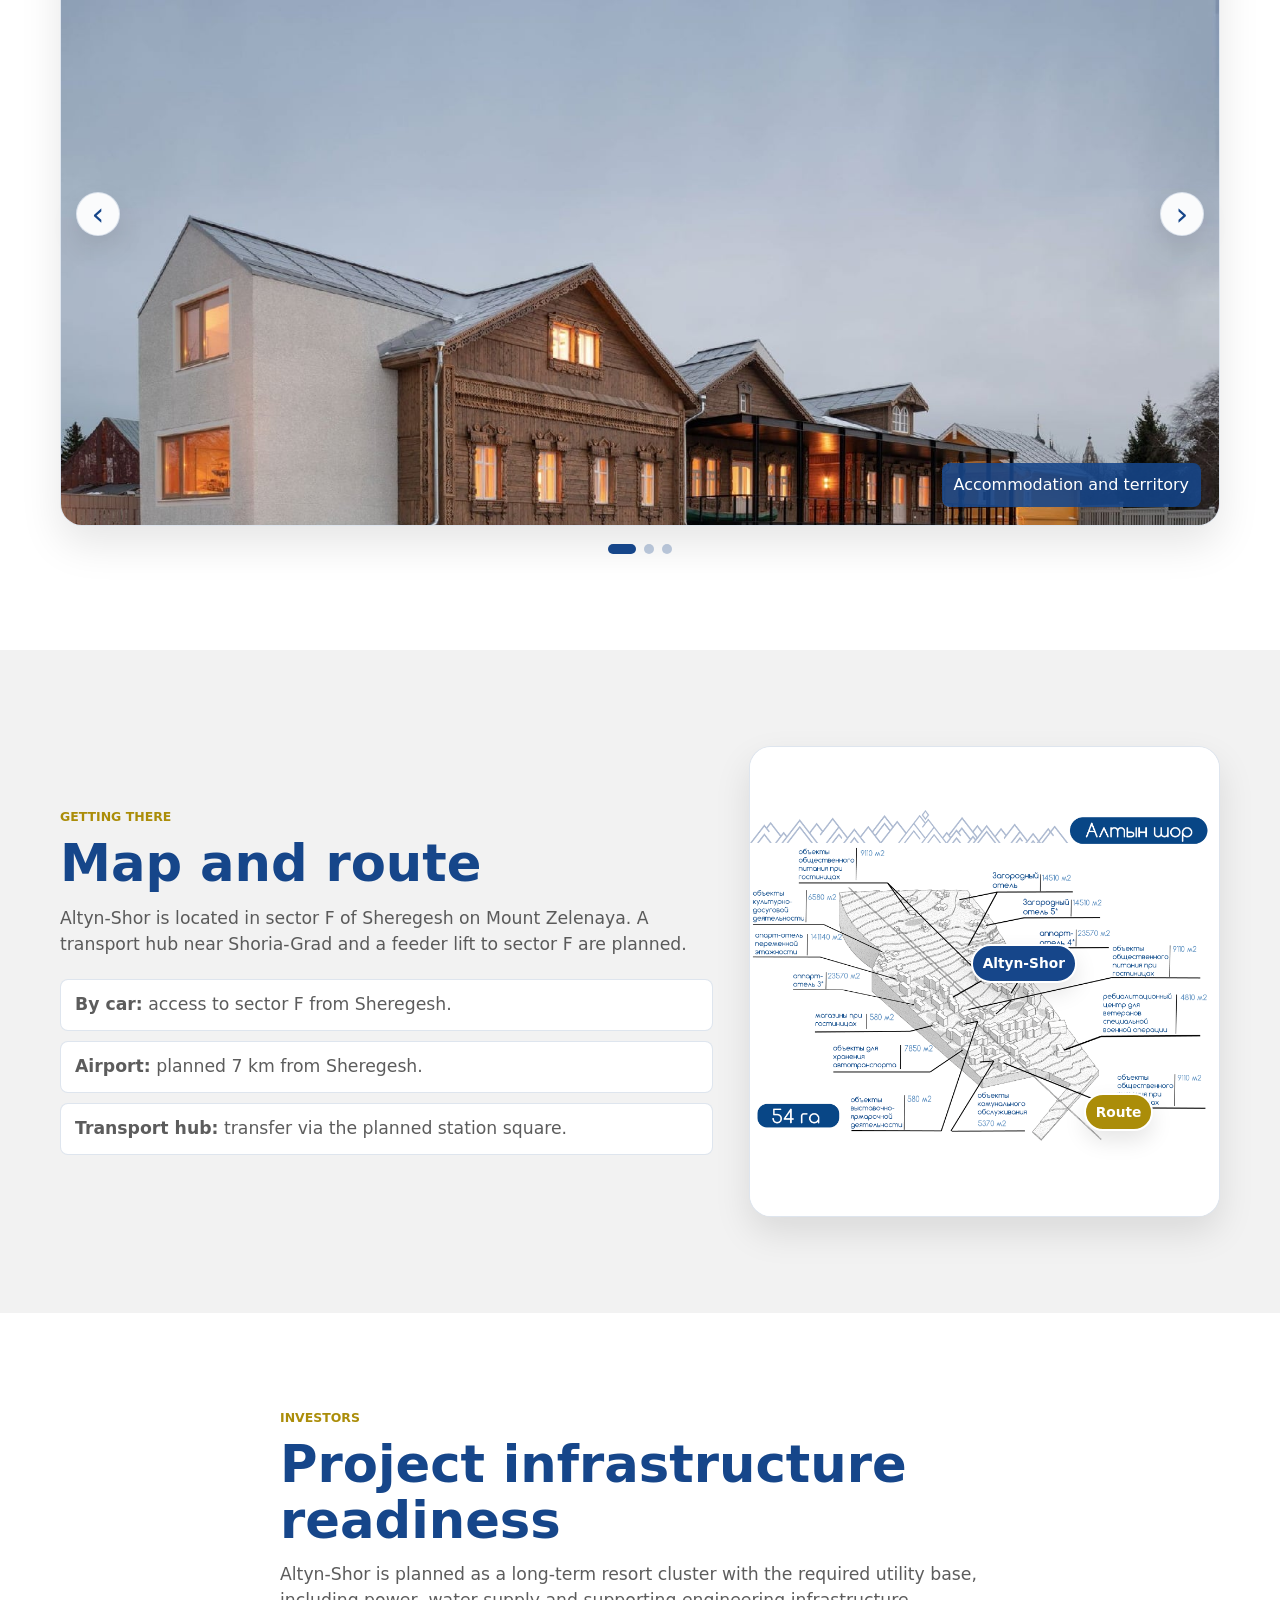
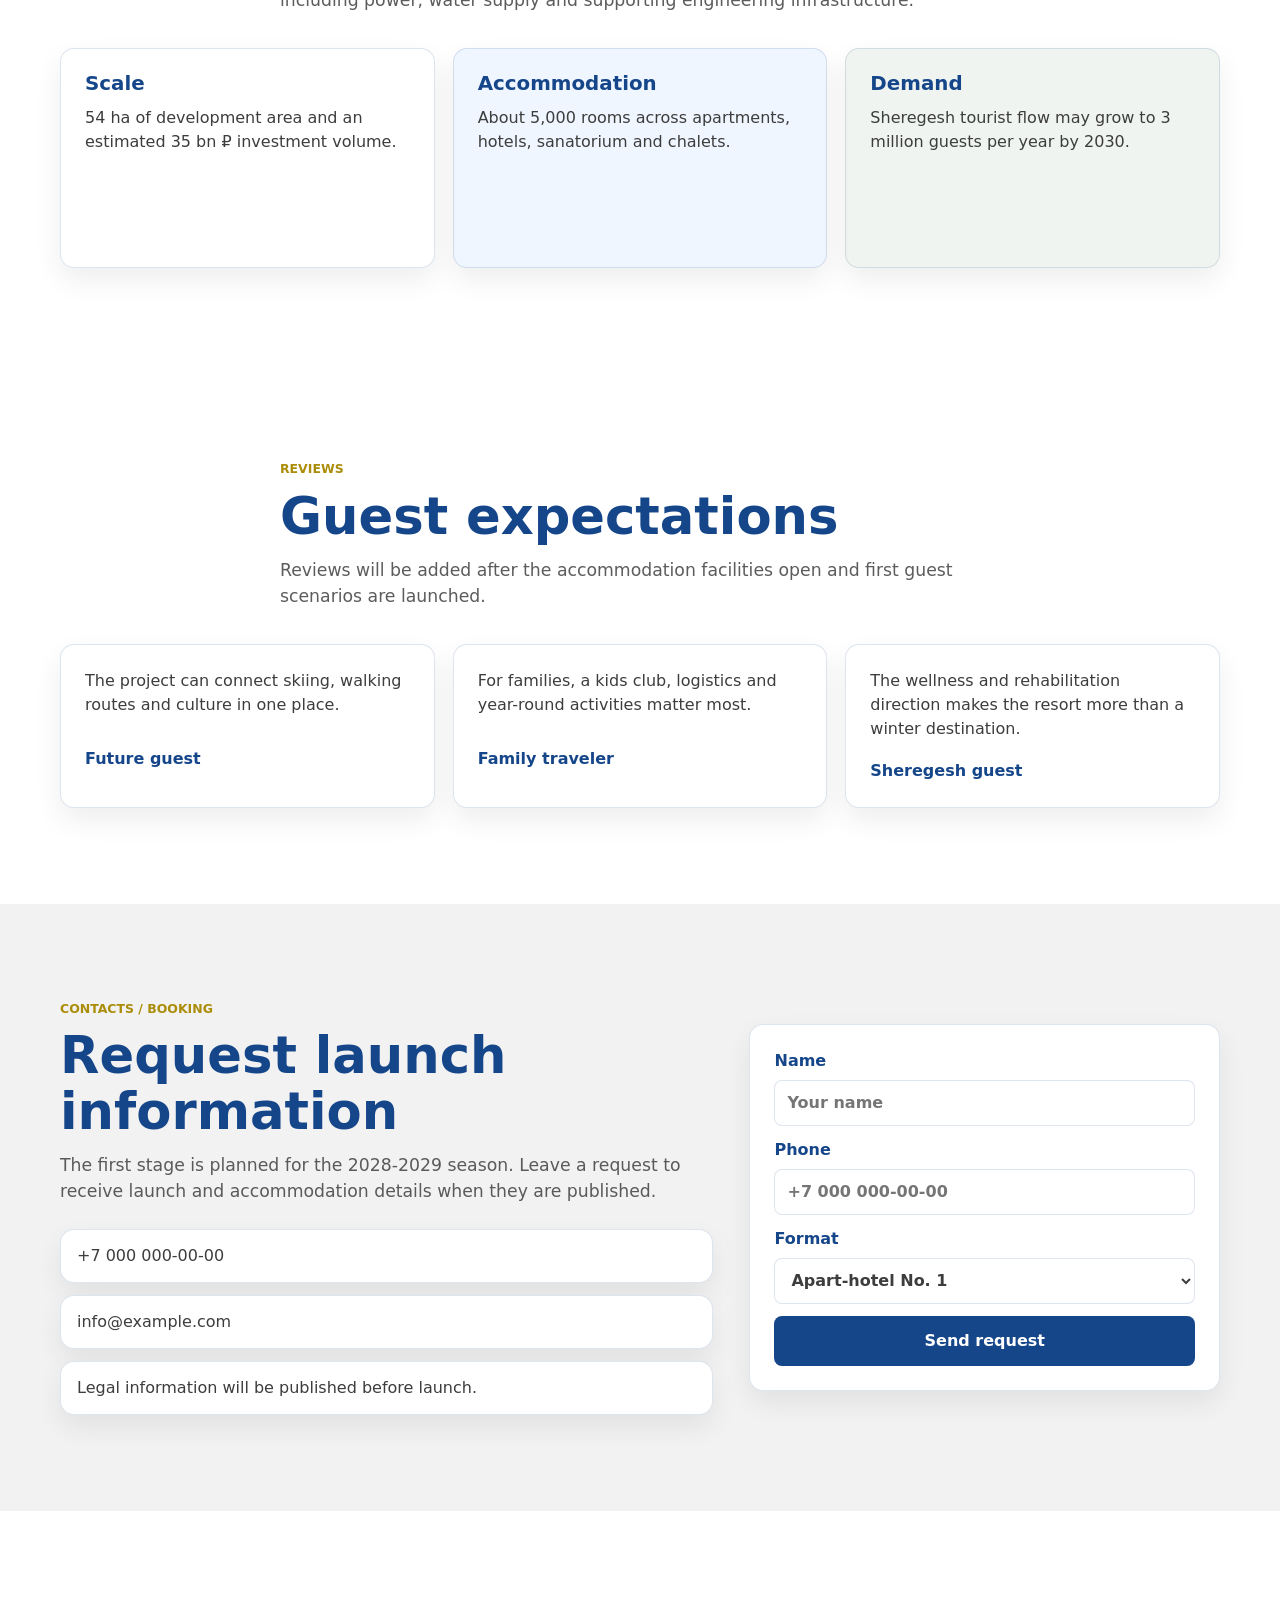
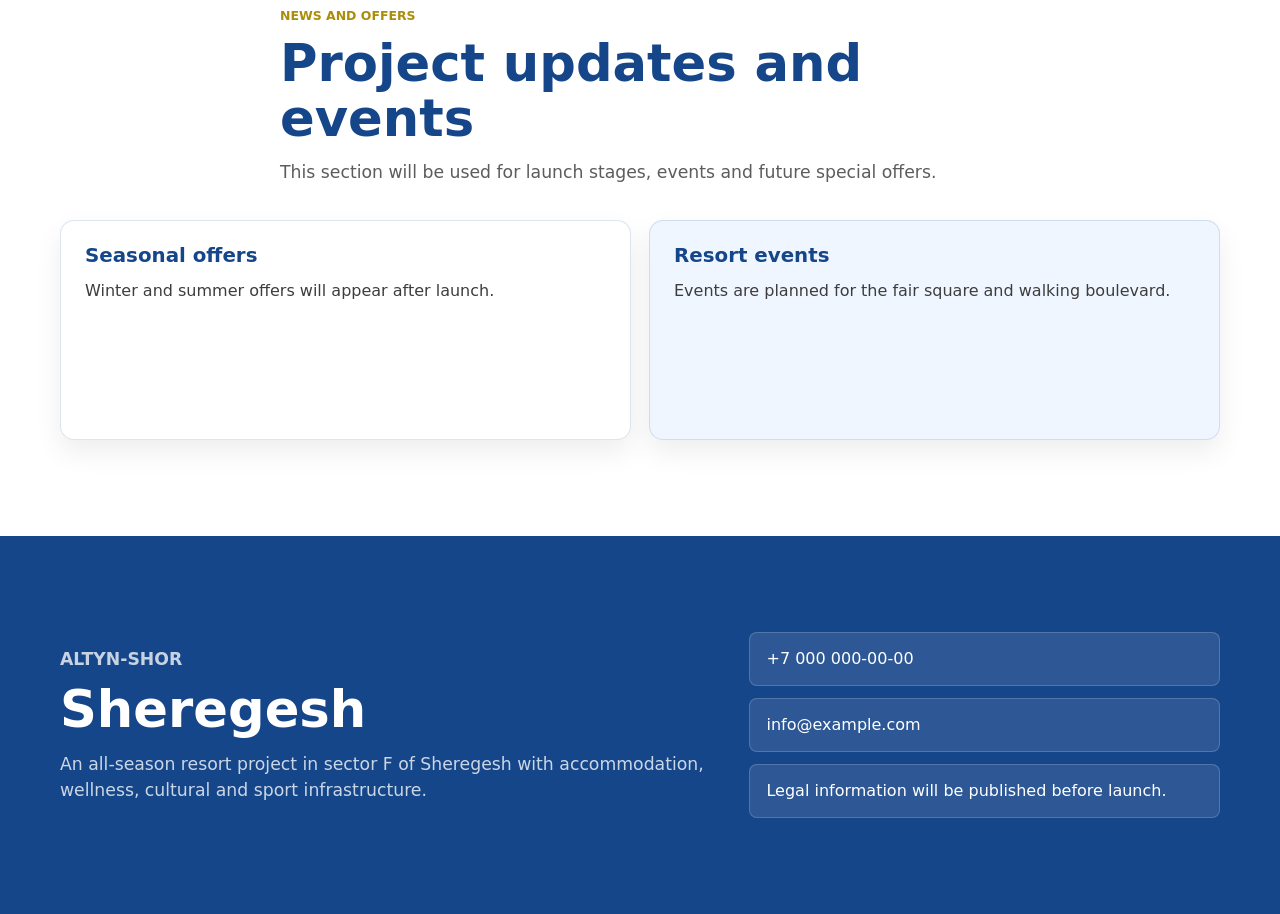
==== commit 36094753: "feat: Update nav" ====
--- a/src/en.html
+++ b/src/en.html
@@ -37,6 +37,38 @@
                     <a href="./en.html" aria-current="page">EN</a>
                     <a href="./zh.html">中文</a>
                 </div>
+                <button
+                    class="menu-toggle"
+                    type="button"
+                    data-menu-toggle
+                    aria-label="Open menu"
+                    aria-expanded="false"
+                    aria-controls="mobile-drawer"
+                >
+                    <span></span>
+                    <span></span>
+                    <span></span>
+                </button>
+                <div class="mobile-drawer" id="mobile-drawer" data-mobile-drawer>
+                    <nav class="drawer-nav" aria-label="Mobile navigation">
+                        <a href="#home">Home</a>
+                        <a href="#rooms">Rooms</a>
+                        <a href="#infrastructure">Services</a>
+                        <a href="#leisure">Leisure</a>
+                        <a href="#food">Dining</a>
+                        <a href="#gallery">Gallery</a>
+                        <a href="#route">Route</a>
+                        <a href="#investors">Investors</a>
+                        <a href="#reviews">Reviews</a>
+                        <a href="#booking">Booking</a>
+                        <a href="#news">News</a>
+                    </nav>
+                    <div class="drawer-languages" aria-label="Language selection">
+                        <a href="./index.html">RU</a>
+                        <a href="./en.html" aria-current="page">EN</a>
+                        <a href="./zh.html">中文</a>
+                    </div>
+                </div>
             </div>
         </header>
 
@@ -405,6 +437,11 @@
                             Leave a request to receive launch and accommodation
                             details when they are published.
                         </p>
+                        <address class="contact-list">
+                            <a href="tel:+70000000000">+7 000 000-00-00</a>
+                            <a href="mailto:info@example.com">info@example.com</a>
+                            <span>Legal information will be published before launch.</span>
+                        </address>
                     </div>
                     <form class="booking-form" aria-label="Online request form">
                         <label><span>Name</span><input type="text" name="name" placeholder="Your name" /></label>
--- a/src/styles.css
+++ b/src/styles.css
@@ -210,6 +210,63 @@
   background: var(--color-primary);
 }
 
+.menu-toggle {
+  display: none;
+  width: 42px;
+  height: 42px;
+  place-items: center;
+  align-content: center;
+  gap: 4px;
+  background: var(--color-primary);
+  border-radius: var(--radius-sm);
+  cursor: pointer;
+}
+
+.menu-toggle span {
+  display: block;
+  width: 18px;
+  height: 2px;
+  background: var(--color-background);
+  border-radius: 999px;
+  transition:
+    transform var(--transition),
+    opacity var(--transition);
+}
+
+.mobile-drawer {
+  display: none;
+}
+
+.drawer-nav,
+.drawer-languages {
+  display: grid;
+  gap: 8px;
+}
+
+.drawer-nav a,
+.drawer-languages a {
+  padding: 12px 14px;
+  color: var(--color-primary);
+  font-weight: 800;
+  background: var(--color-background);
+  border: 1px solid var(--color-border);
+  border-radius: var(--radius-sm);
+}
+
+.drawer-languages {
+  grid-template-columns: repeat(3, minmax(0, 1fr));
+  margin-top: 14px;
+}
+
+.drawer-languages a {
+  text-align: center;
+}
+
+.drawer-languages a[aria-current="page"] {
+  color: var(--color-background);
+  background: var(--color-primary);
+}
+
 .site-nav a {
   padding: 9px 12px;
   color: var(--color-text);
@@ -230,6 +287,7 @@
 
 .site-header.is-compact:not(:hover):not(:focus-within) .site-nav,
 .site-header.is-compact:not(:hover):not(:focus-within) .language-switch,
+.site-header.is-compact:not(:hover):not(:focus-within) .mobile-drawer,
 .site-header.is-compact:not(:hover):not(:focus-within) .brand-subtitle {
   position: absolute;
   pointer-events: none;
@@ -1066,7 +1124,7 @@
   .site-header.is-compact:not(:hover):not(:focus-within) .header-inner {
     flex-direction: row;
     align-items: center;
-    justify-content: flex-start;
+    justify-content: space-between;
     min-height: 50px;
     padding: 6px 10px;
   }
@@ -1094,6 +1152,41 @@
     display: none;
   }
 
+  .menu-toggle {
+    display: inline-grid;
+  }
+
+  .site-header.is-menu-open {
+    width: min(calc(100% - 16px), 360px);
+  }
+
+  .site-header.is-menu-open .mobile-drawer {
+    position: absolute;
+    top: calc(100% + 8px);
+    left: 0;
+    right: 0;
+    display: block;
+    max-height: calc(100vh - 76px);
+    padding: 12px;
+    overflow: auto;
+    background: rgb(255 255 255 / 98%);
+    border: 1px solid var(--color-border);
+    border-radius: var(--radius-md);
+    box-shadow: 0 16px 36px var(--color-shadow);
+  }
+
+  .site-header.is-menu-open .menu-toggle span:nth-child(1) {
+    transform: translateY(6px) rotate(45deg);
+  }
+
+  .site-header.is-menu-open .menu-toggle span:nth-child(2) {
+    opacity: 0;
+  }
+
+  .site-header.is-menu-open .menu-toggle span:nth-child(3) {
+    transform: translateY(-6px) rotate(-45deg);
+  }
+
   .hero {
     padding-top: 88px;
   }
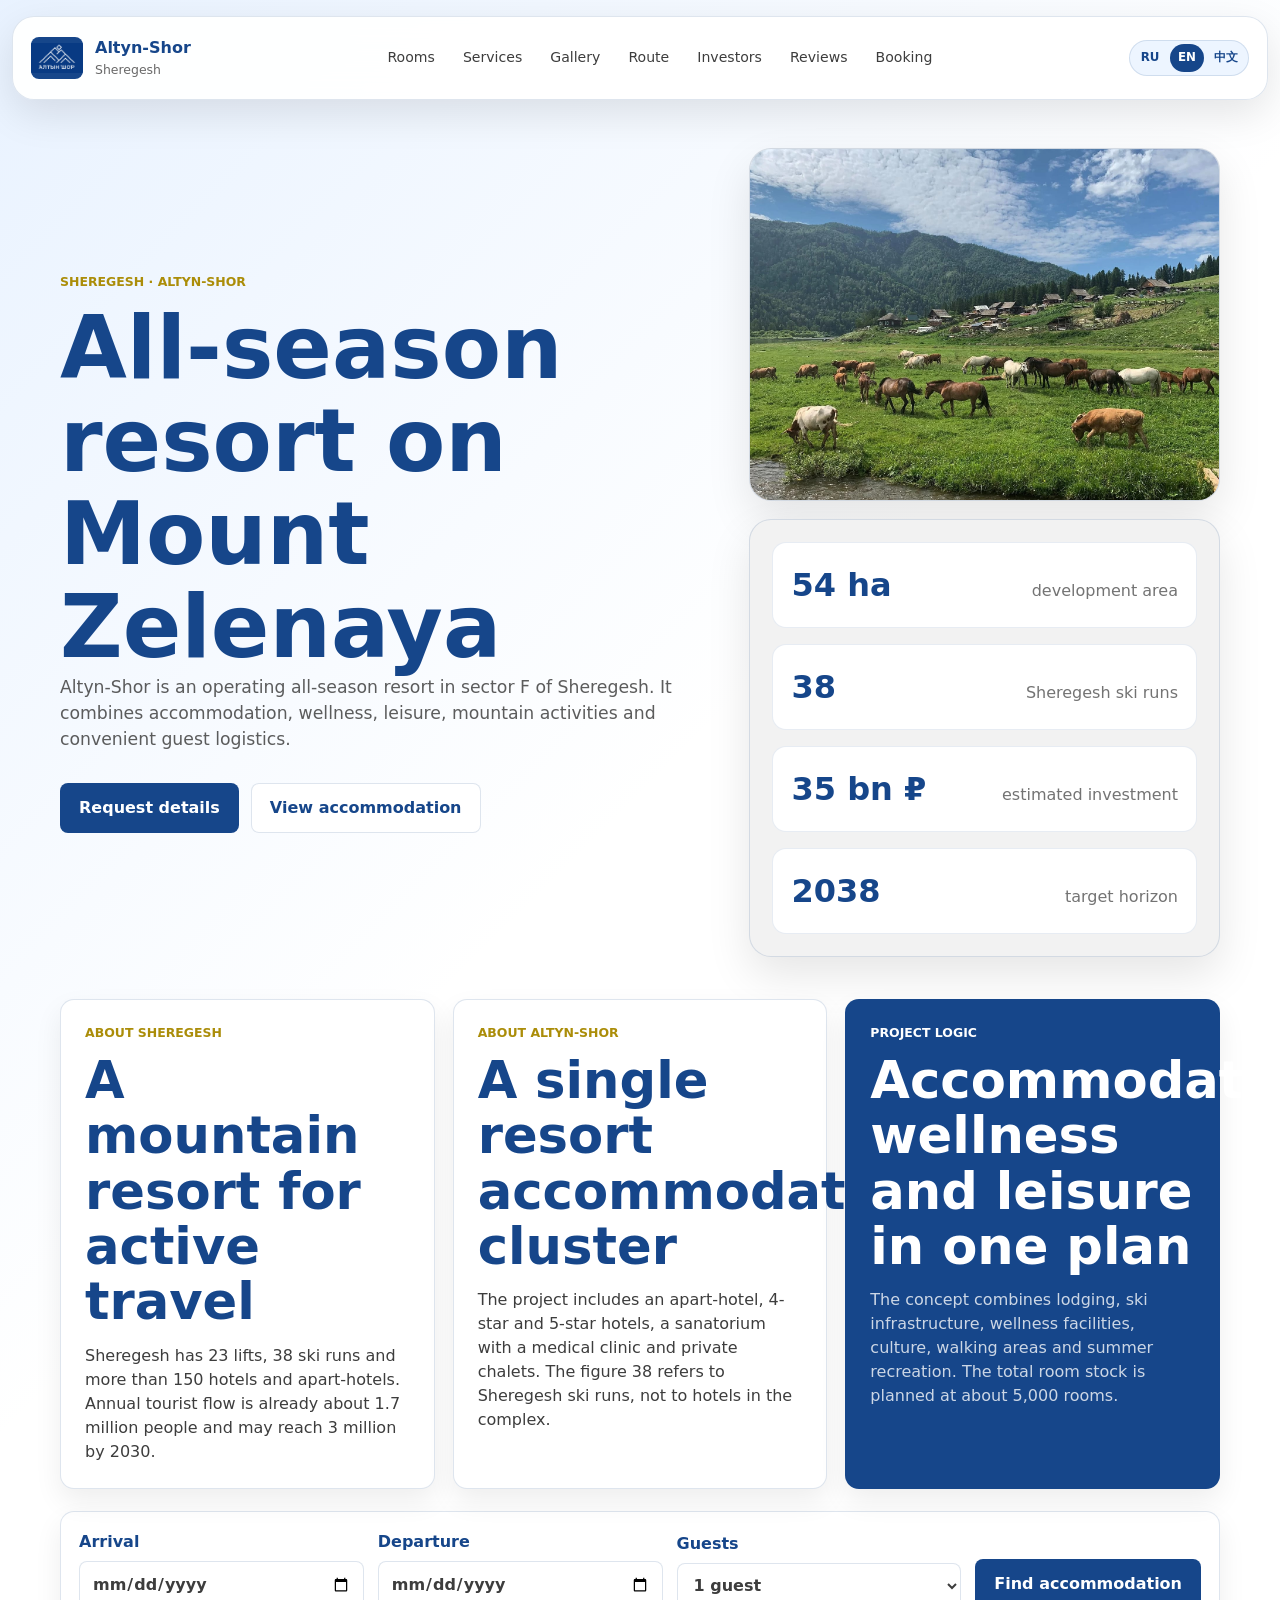
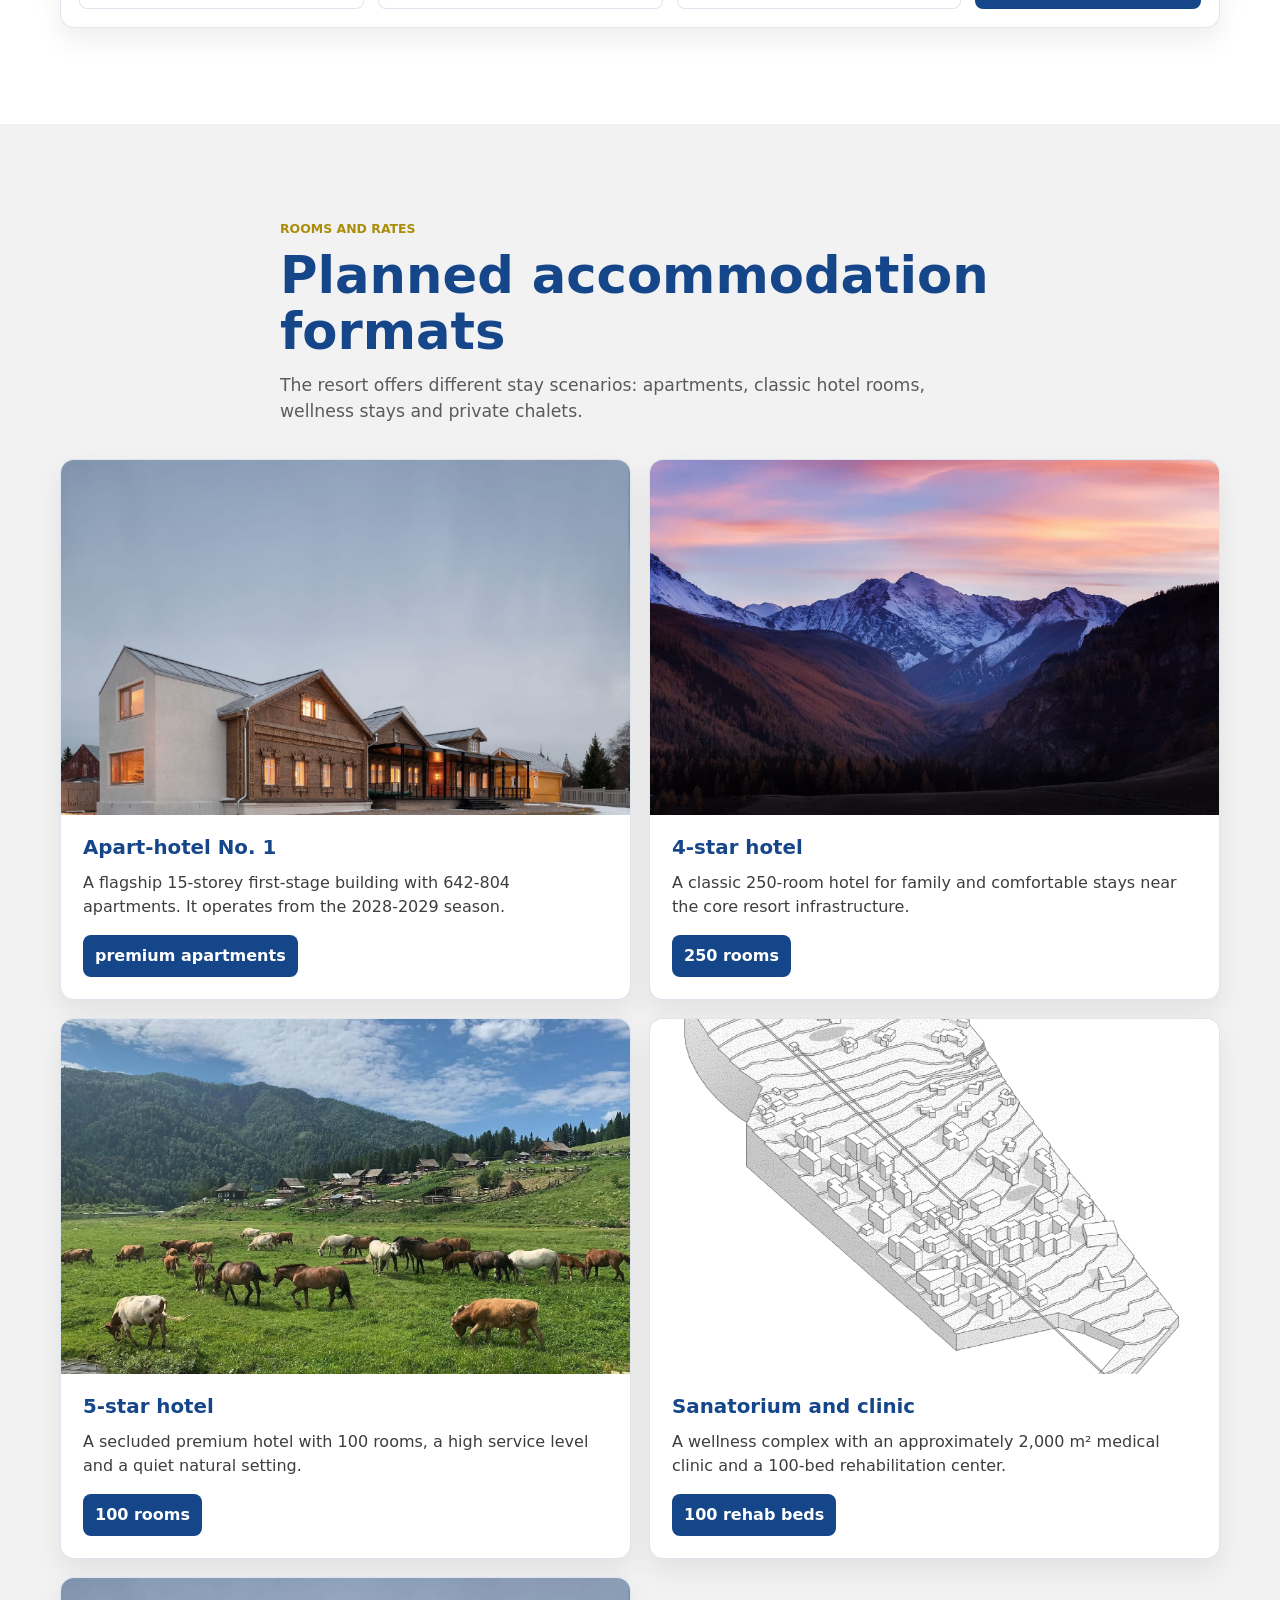
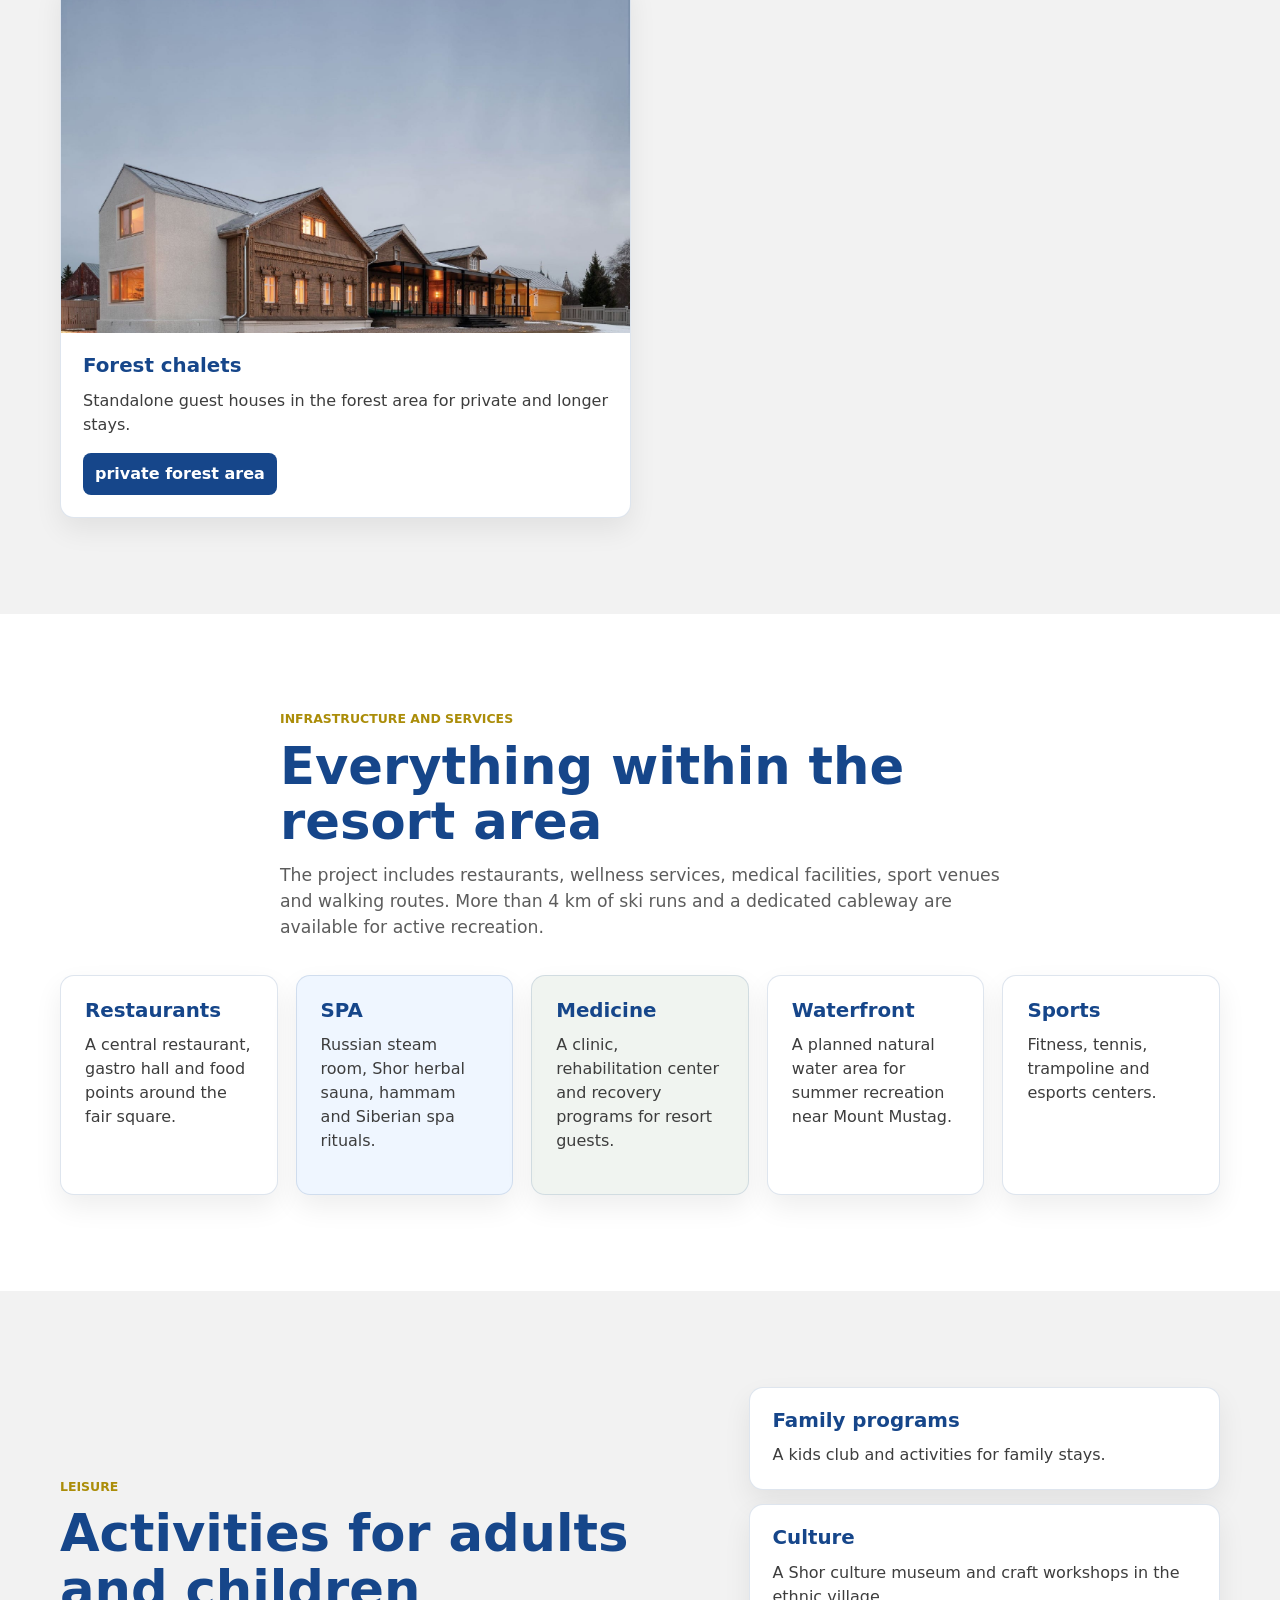
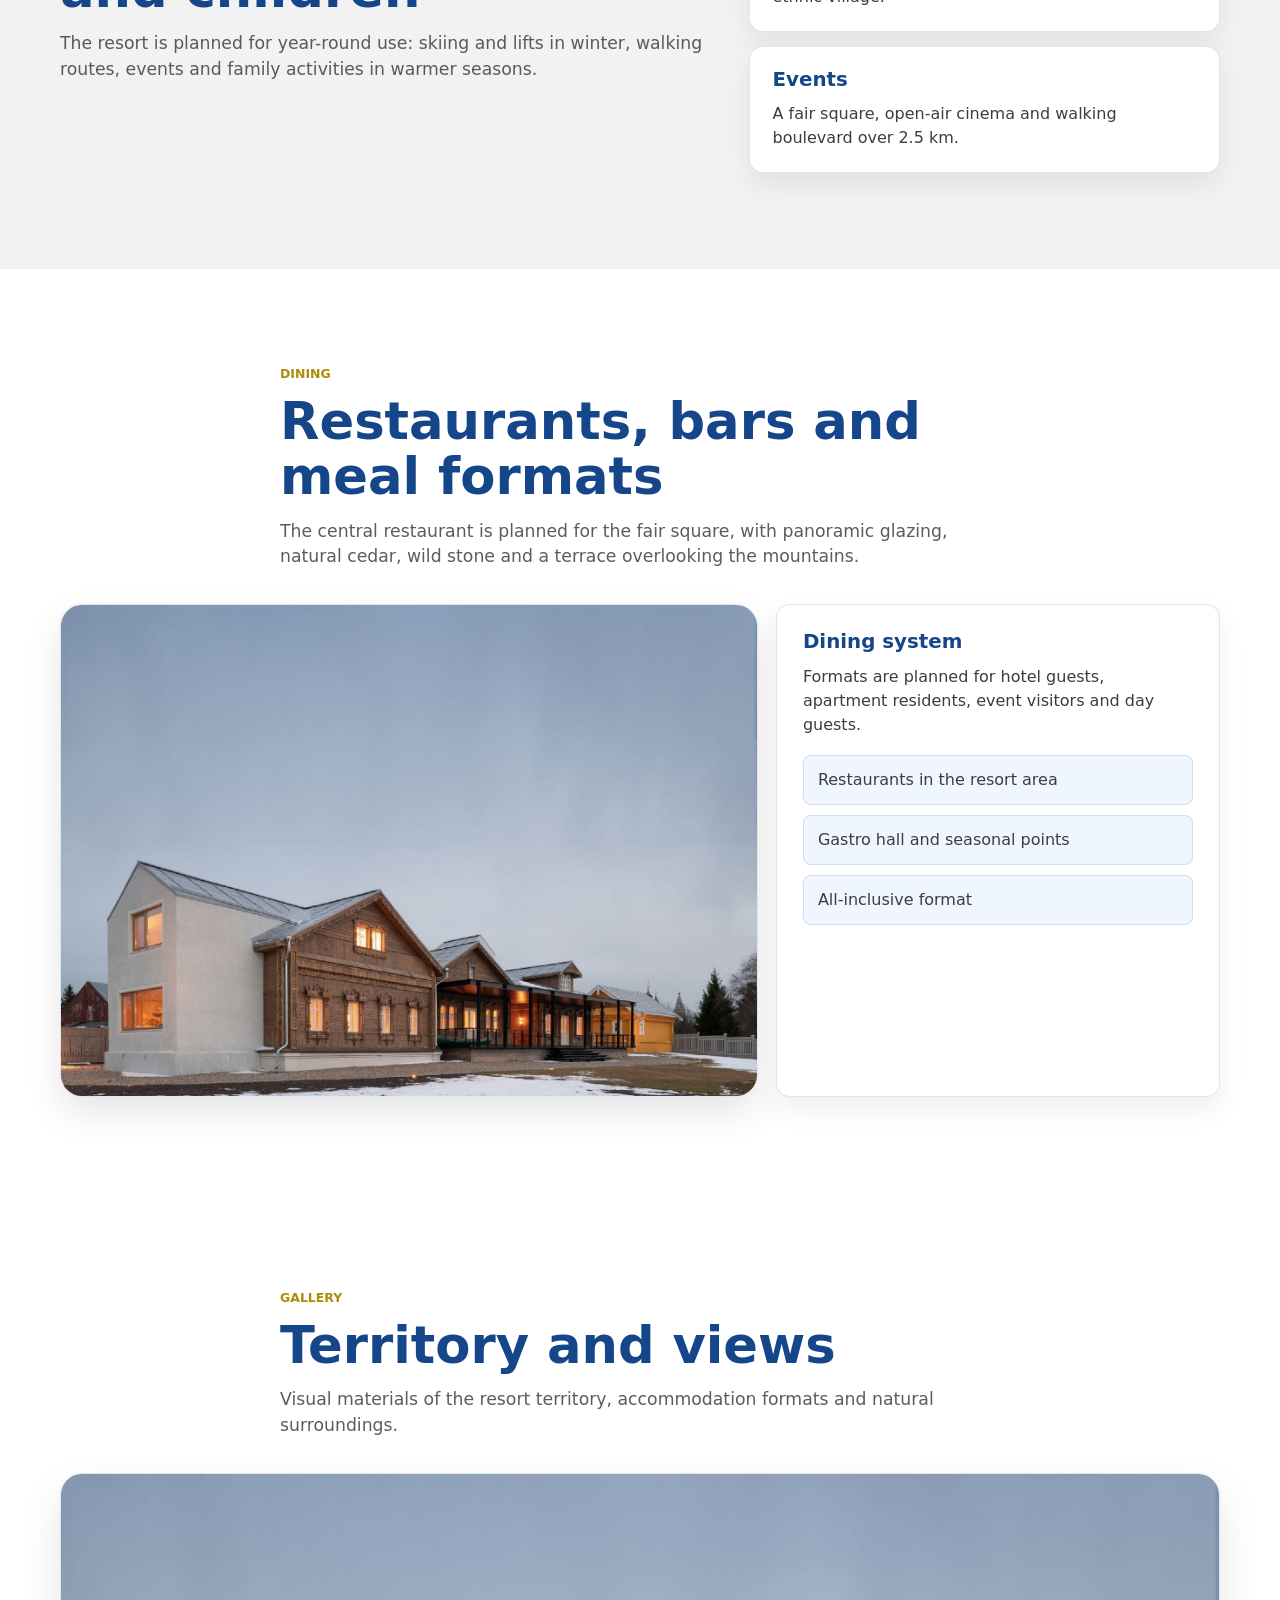
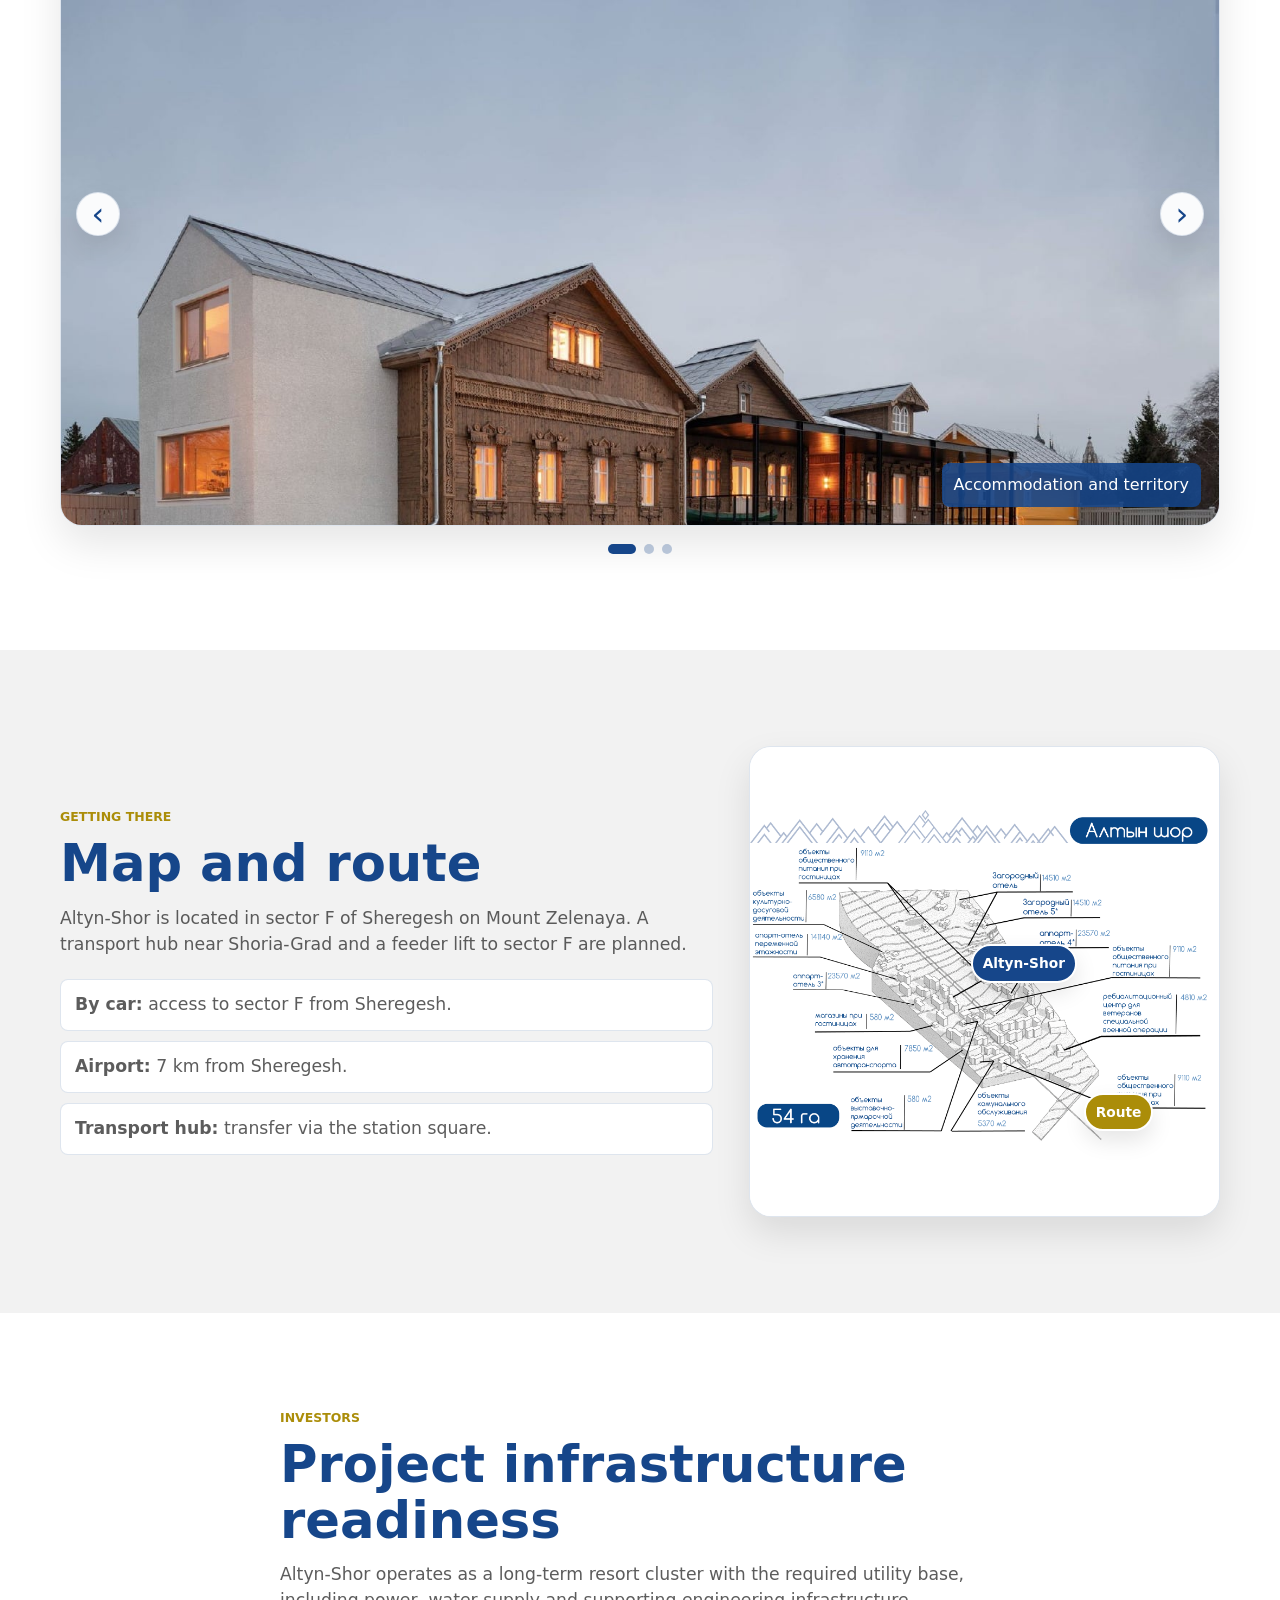
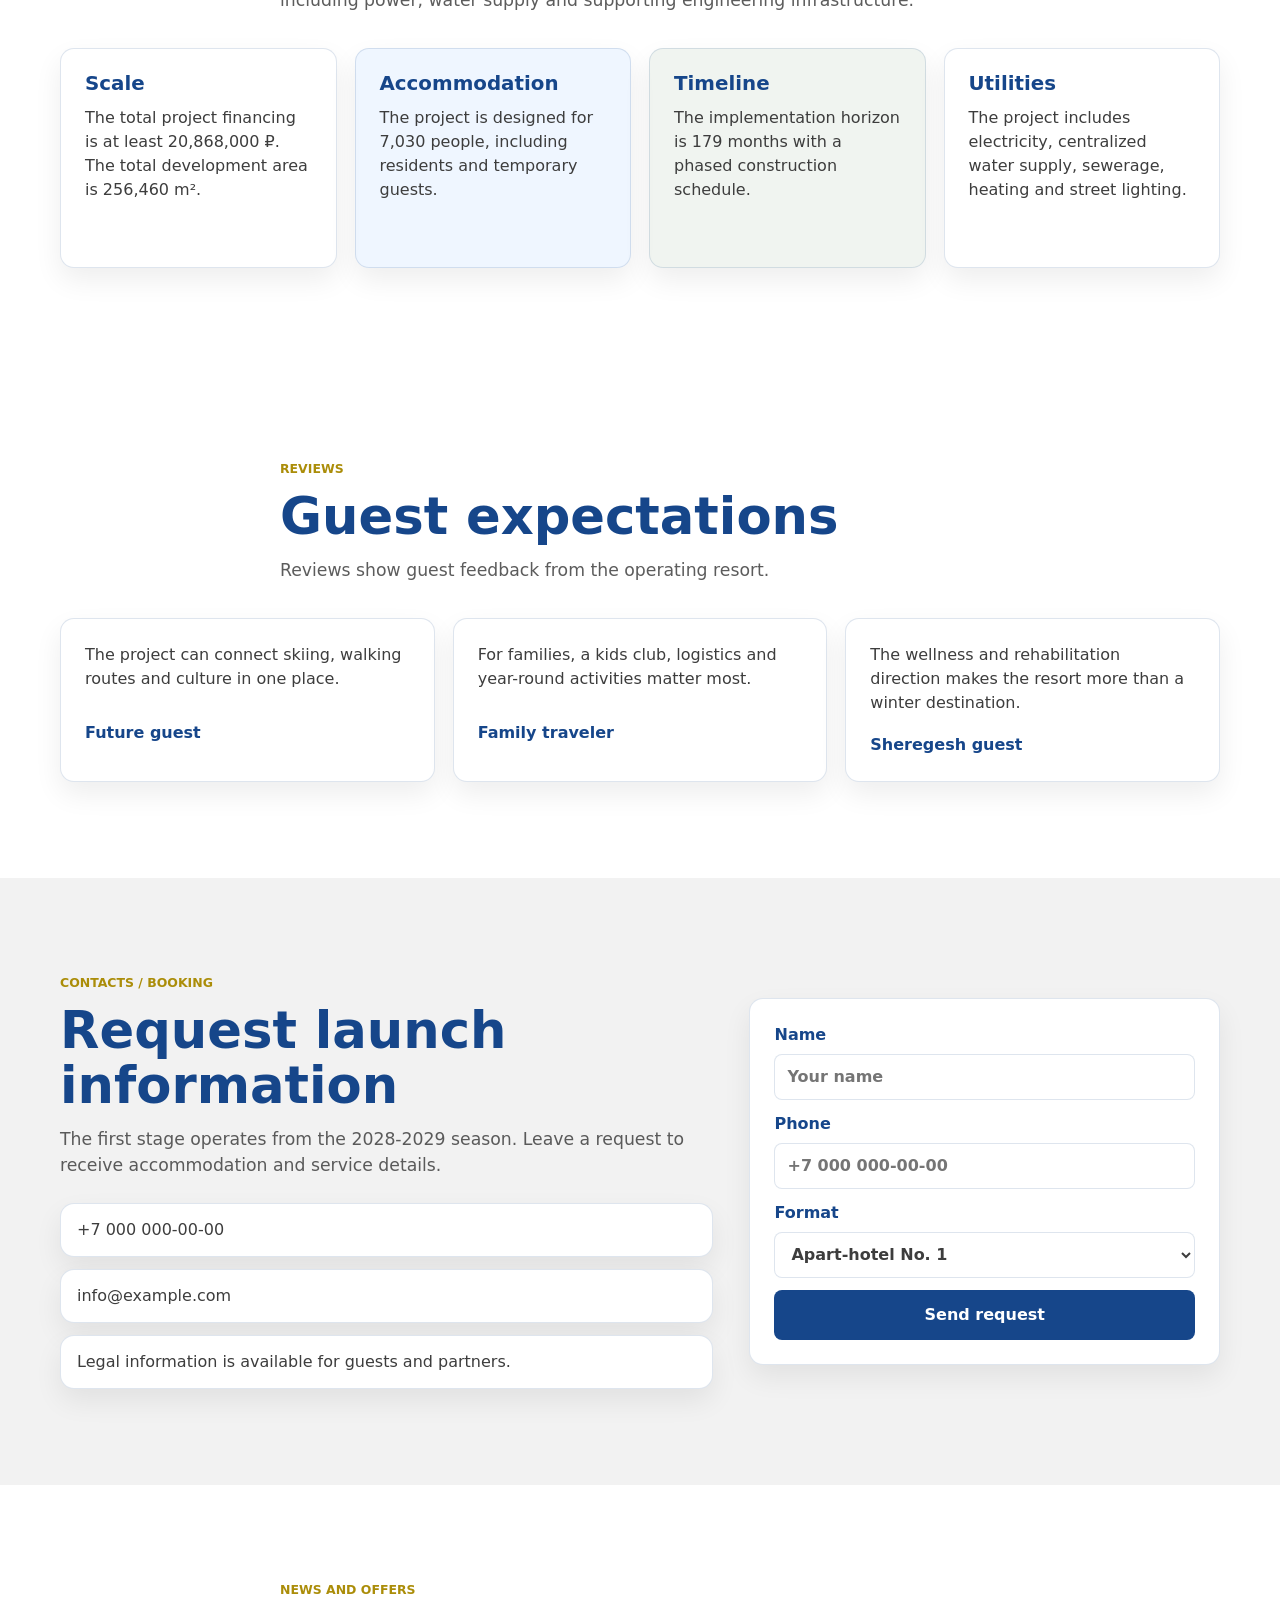
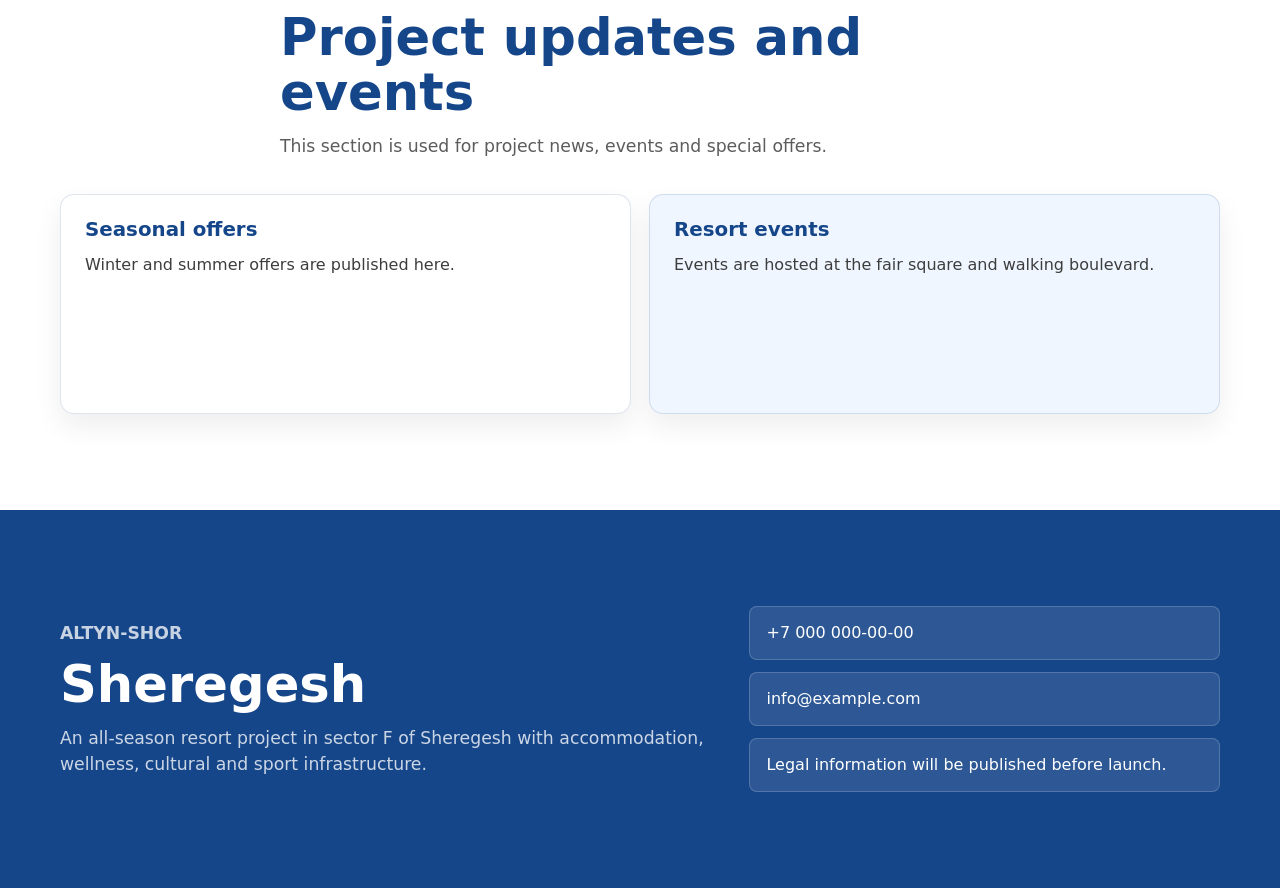
==== commit 689c9229: "feat: Update" ====
--- a/src/en.html
+++ b/src/en.html
@@ -79,10 +79,10 @@
                         <p class="section-kicker">Sheregesh · Altyn-Shor</p>
                         <h1>All-season resort on Mount Zelenaya</h1>
                         <p class="section-lead">
-                            Altyn-Shor is a large-scale resort project in sector
-                            F of Sheregesh. It combines accommodation, wellness,
-                            leisure, mountain activities and convenient guest
-                            logistics.
+                            Altyn-Shor is an operating all-season resort in
+                            sector F of Sheregesh. It combines accommodation,
+                            wellness, leisure, mountain activities and
+                            convenient guest logistics.
                         </p>
                         <div class="hero-actions">
                             <a class="button button-primary" href="#booking">Request details</a>
@@ -170,9 +170,9 @@
                     <p class="section-kicker">Rooms and rates</p>
                     <h2>Planned accommodation formats</h2>
                     <p>
-                        The resort is planned for different stay scenarios:
-                        apartments, classic hotel rooms, wellness stays and
-                        private chalets.
+                            The resort offers different stay scenarios:
+                            apartments, classic hotel rooms, wellness stays and
+                            private chalets.
                     </p>
                 </div>
 
@@ -183,7 +183,7 @@
                             <h3>Apart-hotel No. 1</h3>
                             <p>
                                 A flagship 15-storey first-stage building with
-                                642-804 apartments. Launch is planned for the
+                                642-804 apartments. It operates from the
                                 2028-2029 season.
                             </p>
                             <span class="room-price">premium apartments</span>
@@ -246,7 +246,7 @@
                         The project includes restaurants, wellness services,
                         medical facilities, sport venues and walking routes.
                         More than 4 km of ski runs and a dedicated cableway are
-                        planned for active recreation.
+                        available for active recreation.
                     </p>
                 </div>
 
@@ -367,8 +367,8 @@
                         </p>
                         <div class="route-notes">
                             <p><strong>By car:</strong> access to sector F from Sheregesh.</p>
-                            <p><strong>Airport:</strong> planned 7 km from Sheregesh.</p>
-                            <p><strong>Transport hub:</strong> transfer via the planned station square.</p>
+                            <p><strong>Airport:</strong> 7 km from Sheregesh.</p>
+                            <p><strong>Transport hub:</strong> transfer via the station square.</p>
                         </div>
                     </div>
                     <div class="map-frame interactive-map">
@@ -384,7 +384,7 @@
                     <p class="section-kicker">Investors</p>
                     <h2>Project infrastructure readiness</h2>
                     <p>
-                        Altyn-Shor is planned as a long-term resort cluster with
+                        Altyn-Shor operates as a long-term resort cluster with
                         the required utility base, including power, water supply
                         and supporting engineering infrastructure.
                     </p>
@@ -392,15 +392,19 @@
                 <div class="investor-grid">
                     <article class="info-card">
                         <h3>Scale</h3>
-                        <p>54 ha of development area and an estimated 35 bn ₽ investment volume.</p>
+                        <p>The total project financing is at least 20,868,000 ₽. The total development area is 256,460 m².</p>
                     </article>
                     <article class="info-card">
                         <h3>Accommodation</h3>
-                        <p>About 5,000 rooms across apartments, hotels, sanatorium and chalets.</p>
-                    </article>
-                    <article class="info-card">
-                        <h3>Demand</h3>
-                        <p>Sheregesh tourist flow may grow to 3 million guests per year by 2030.</p>
+                        <p>The project is designed for 7,030 people, including residents and temporary guests.</p>
+                    </article>
+                    <article class="info-card">
+                        <h3>Timeline</h3>
+                        <p>The implementation horizon is 179 months with a phased construction schedule.</p>
+                    </article>
+                    <article class="info-card">
+                        <h3>Utilities</h3>
+                        <p>The project includes electricity, centralized water supply, sewerage, heating and street lighting.</p>
                     </article>
                 </div>
             </section>
@@ -409,7 +413,7 @@
                 <div class="section-heading">
                     <p class="section-kicker">Reviews</p>
                     <h2>Guest expectations</h2>
-                    <p>Reviews will be added after the accommodation facilities open and first guest scenarios are launched.</p>
+                    <p>Reviews show guest feedback from the operating resort.</p>
                 </div>
                 <div class="review-grid">
                     <blockquote>
@@ -433,14 +437,14 @@
                         <p class="section-kicker">Contacts / Booking</p>
                         <h2>Request launch information</h2>
                         <p>
-                            The first stage is planned for the 2028-2029 season.
-                            Leave a request to receive launch and accommodation
-                            details when they are published.
+                            The first stage operates from the 2028-2029 season.
+                            Leave a request to receive accommodation and service
+                            details.
                         </p>
                         <address class="contact-list">
                             <a href="tel:+70000000000">+7 000 000-00-00</a>
                             <a href="mailto:info@example.com">info@example.com</a>
-                            <span>Legal information will be published before launch.</span>
+                            <span>Legal information is available for guests and partners.</span>
                         </address>
                     </div>
                     <form class="booking-form" aria-label="Online request form">
@@ -465,16 +469,16 @@
                 <div class="section-heading">
                     <p class="section-kicker">News and offers</p>
                     <h2>Project updates and events</h2>
-                    <p>This section will be used for launch stages, events and future special offers.</p>
+                        <p>This section is used for project news, events and special offers.</p>
                 </div>
                 <div class="news-grid">
                     <article class="info-card">
                         <h3>Seasonal offers</h3>
-                        <p>Winter and summer offers will appear after launch.</p>
+                        <p>Winter and summer offers are published here.</p>
                     </article>
                     <article class="info-card">
                         <h3>Resort events</h3>
-                        <p>Events are planned for the fair square and walking boulevard.</p>
+                        <p>Events are hosted at the fair square and walking boulevard.</p>
                     </article>
                 </div>
             </section>
--- a/src/styles.css
+++ b/src/styles.css
@@ -85,7 +85,7 @@
   top: 16px;
   left: 50%;
   z-index: 20;
-  width: min(calc(100% - 32px), var(--container));
+  width: min(calc(100% - 24px), 1280px);
   min-height: var(--header-height);
   color: var(--color-primary);
   background: rgb(255 255 255 / 94%);
@@ -102,7 +102,7 @@
 }
 
 .site-header.is-compact:not(:hover):not(:focus-within) {
-  width: min(184px, calc(100% - 32px));
+  width: min(184px, calc(100% - 24px));
   min-height: 48px;
   border-radius: 999px;
   box-shadow: 0 10px 28px rgb(0 0 0 / 8%);
@@ -112,7 +112,7 @@
   display: flex;
   align-items: center;
   justify-content: space-between;
-  gap: 24px;
+  gap: 16px;
   min-height: var(--header-height);
   padding: 14px 18px;
   transition:
@@ -172,16 +172,17 @@
 
 .site-nav {
   display: flex;
-  flex-wrap: wrap;
+  flex-wrap: nowrap;
   justify-content: flex-end;
-  gap: 8px;
+  gap: 6px;
+  min-width: 0;
 }
 
 .language-switch {
   display: inline-flex;
   flex: 0 0 auto;
-  gap: 4px;
-  padding: 4px;
+  gap: 3px;
+  padding: 3px;
   background: rgb(174 209 255 / 22%);
   border: 1px solid var(--color-border);
   border-radius: 999px;
@@ -191,11 +192,11 @@
   display: inline-flex;
   align-items: center;
   justify-content: center;
-  min-width: 38px;
-  min-height: 30px;
-  padding: 5px 8px;
+  min-width: 34px;
+  min-height: 28px;
+  padding: 4px 7px;
   color: var(--color-primary);
-  font-size: 0.78rem;
+  font-size: 0.74rem;
   font-weight: 800;
   border-radius: 999px;
   transition:
@@ -268,8 +269,10 @@
 }
 
 .site-nav a {
-  padding: 9px 12px;
+  padding: 8px 10px;
   color: var(--color-text);
+  font-size: 0.88rem;
+  white-space: nowrap;
   border: 1px solid transparent;
   border-radius: 999px;
   transition:
@@ -870,7 +873,7 @@
 }
 
 .investor-grid {
-  grid-template-columns: repeat(3, minmax(0, 1fr));
+  grid-template-columns: repeat(auto-fit, minmax(220px, 1fr));
 }
 
 .pricing-table {
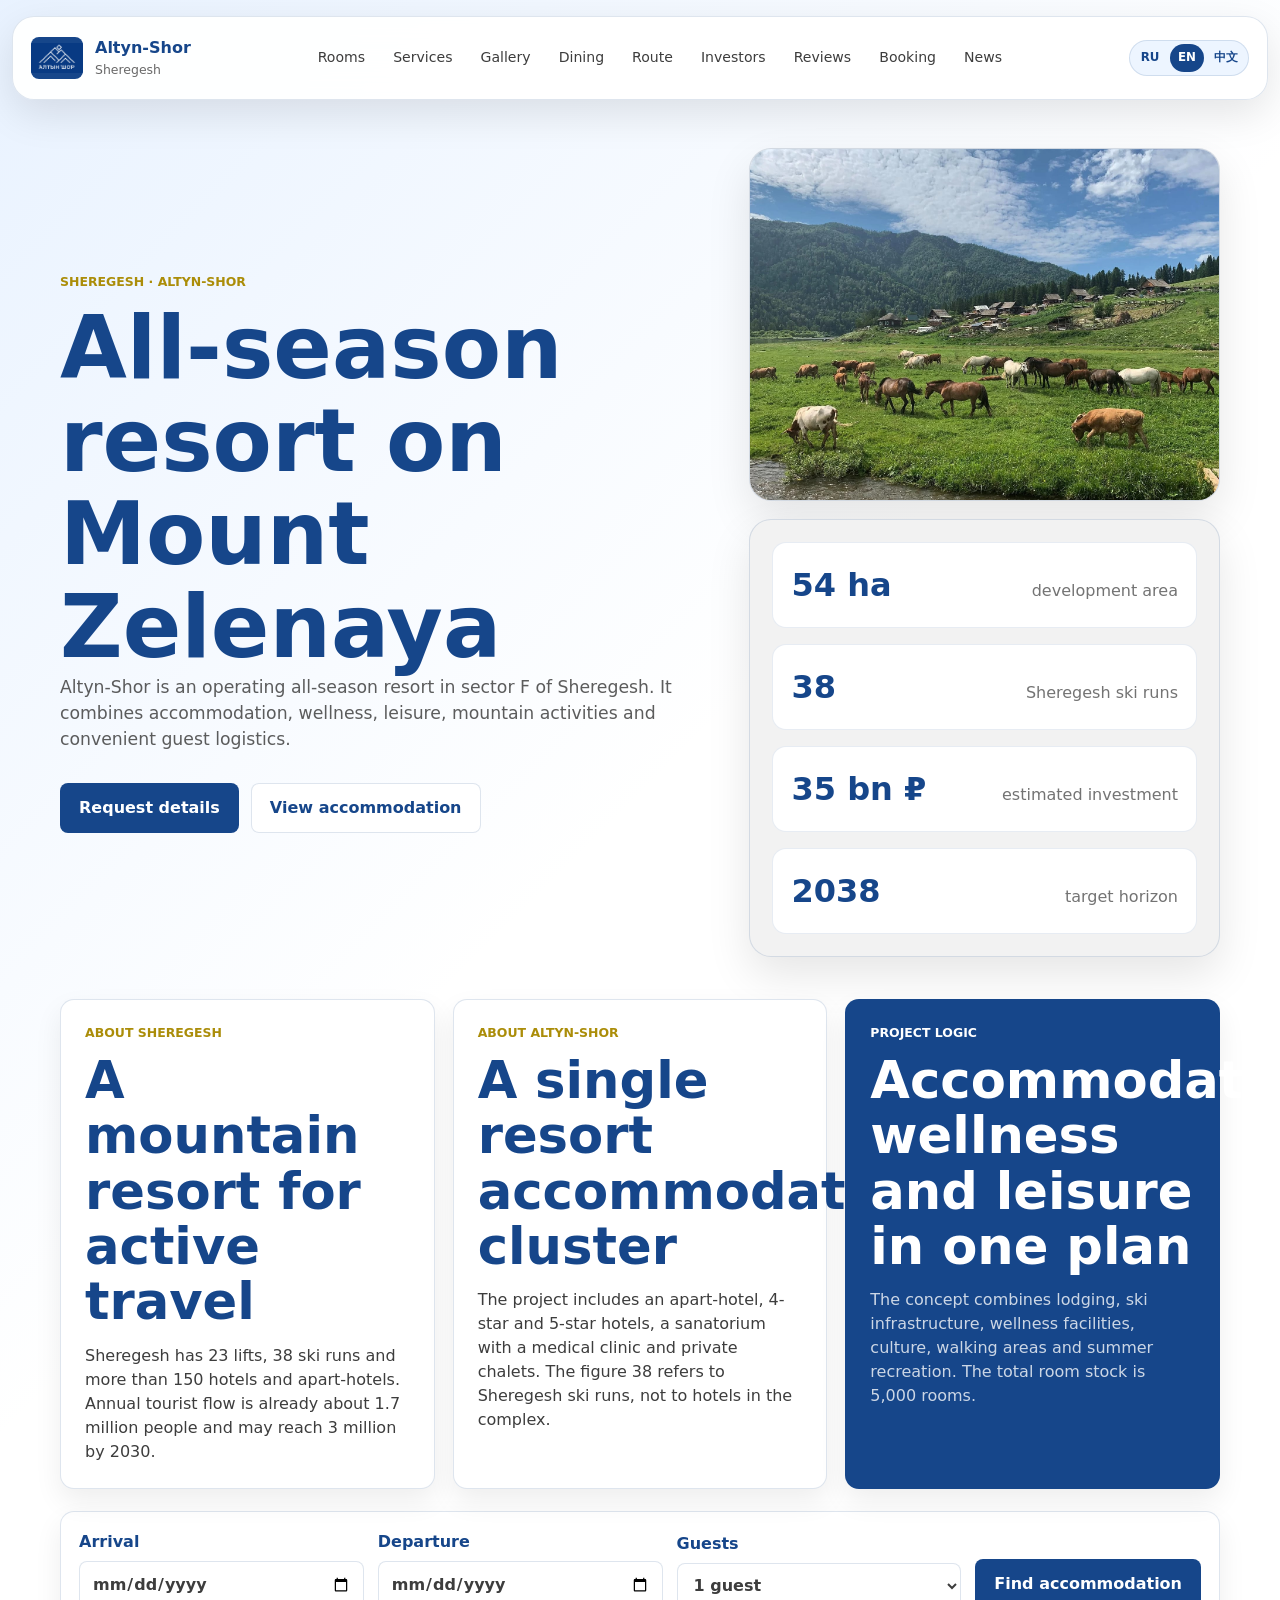
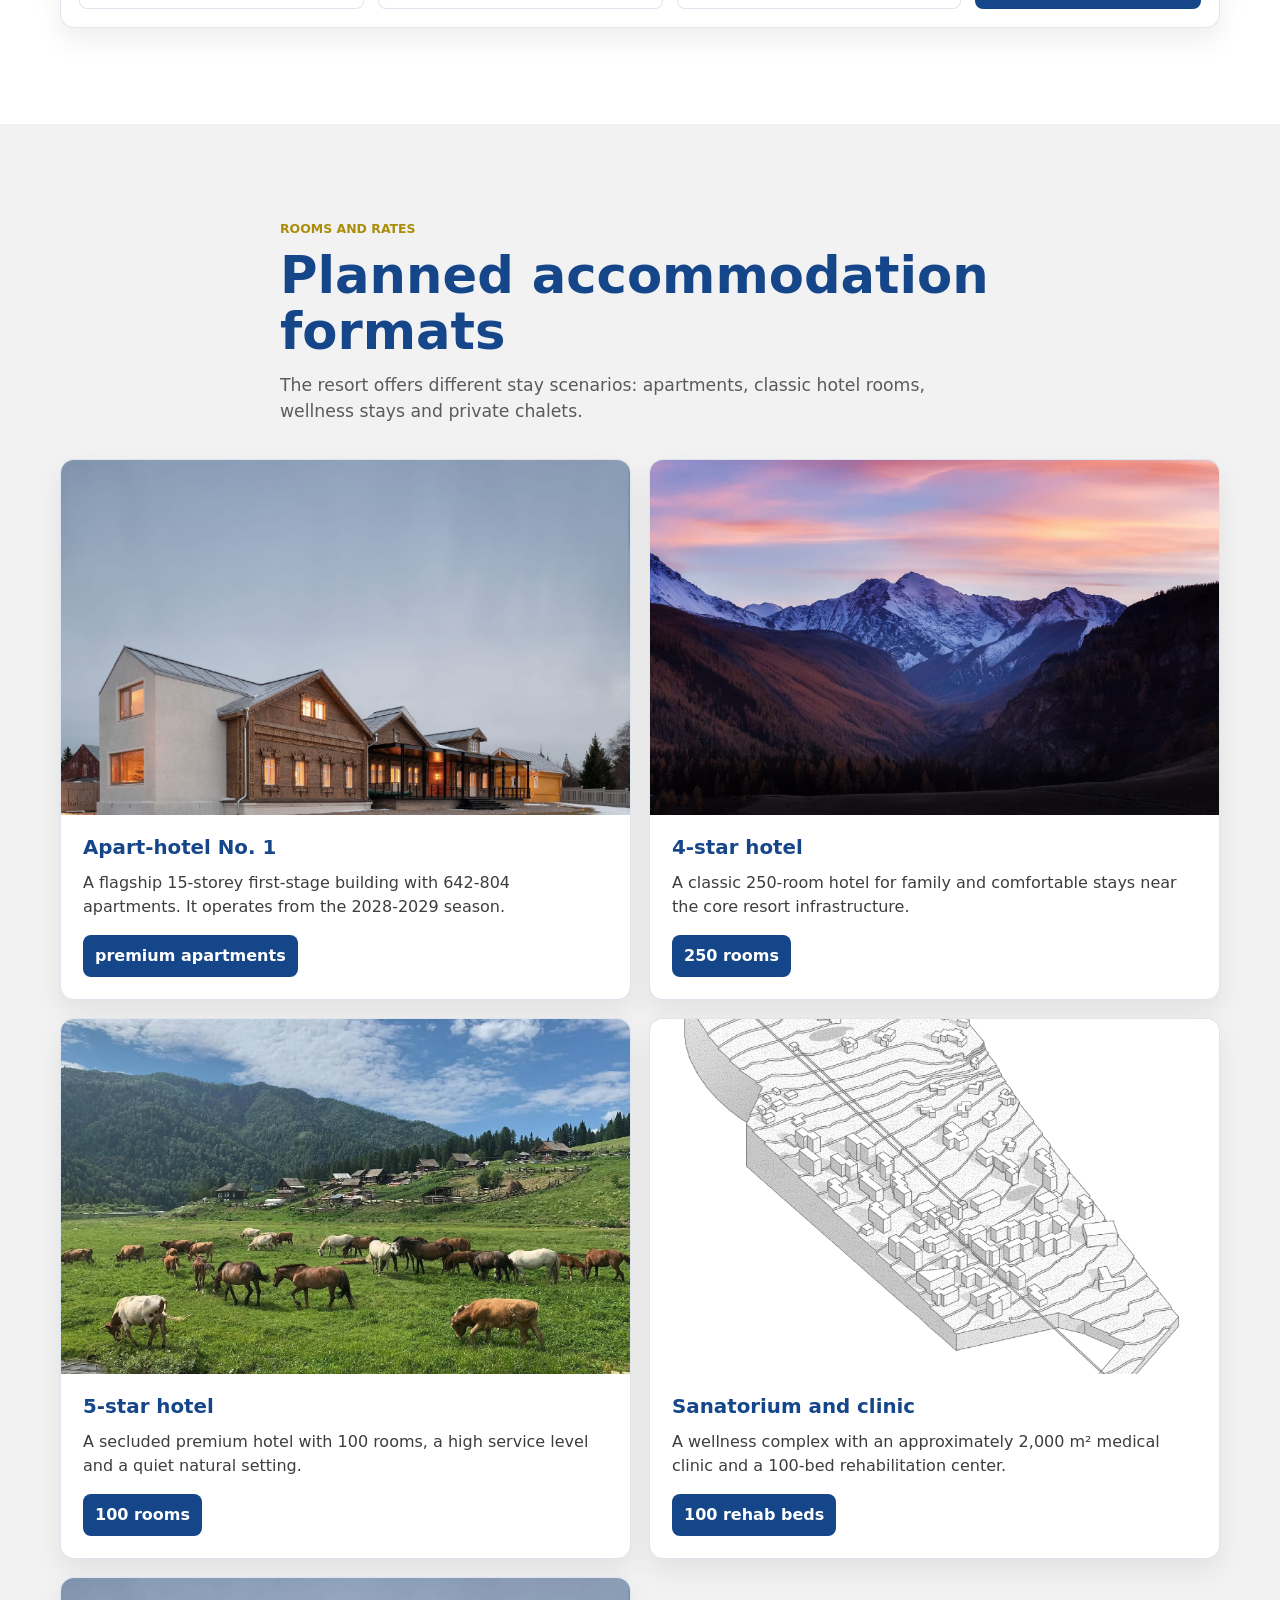
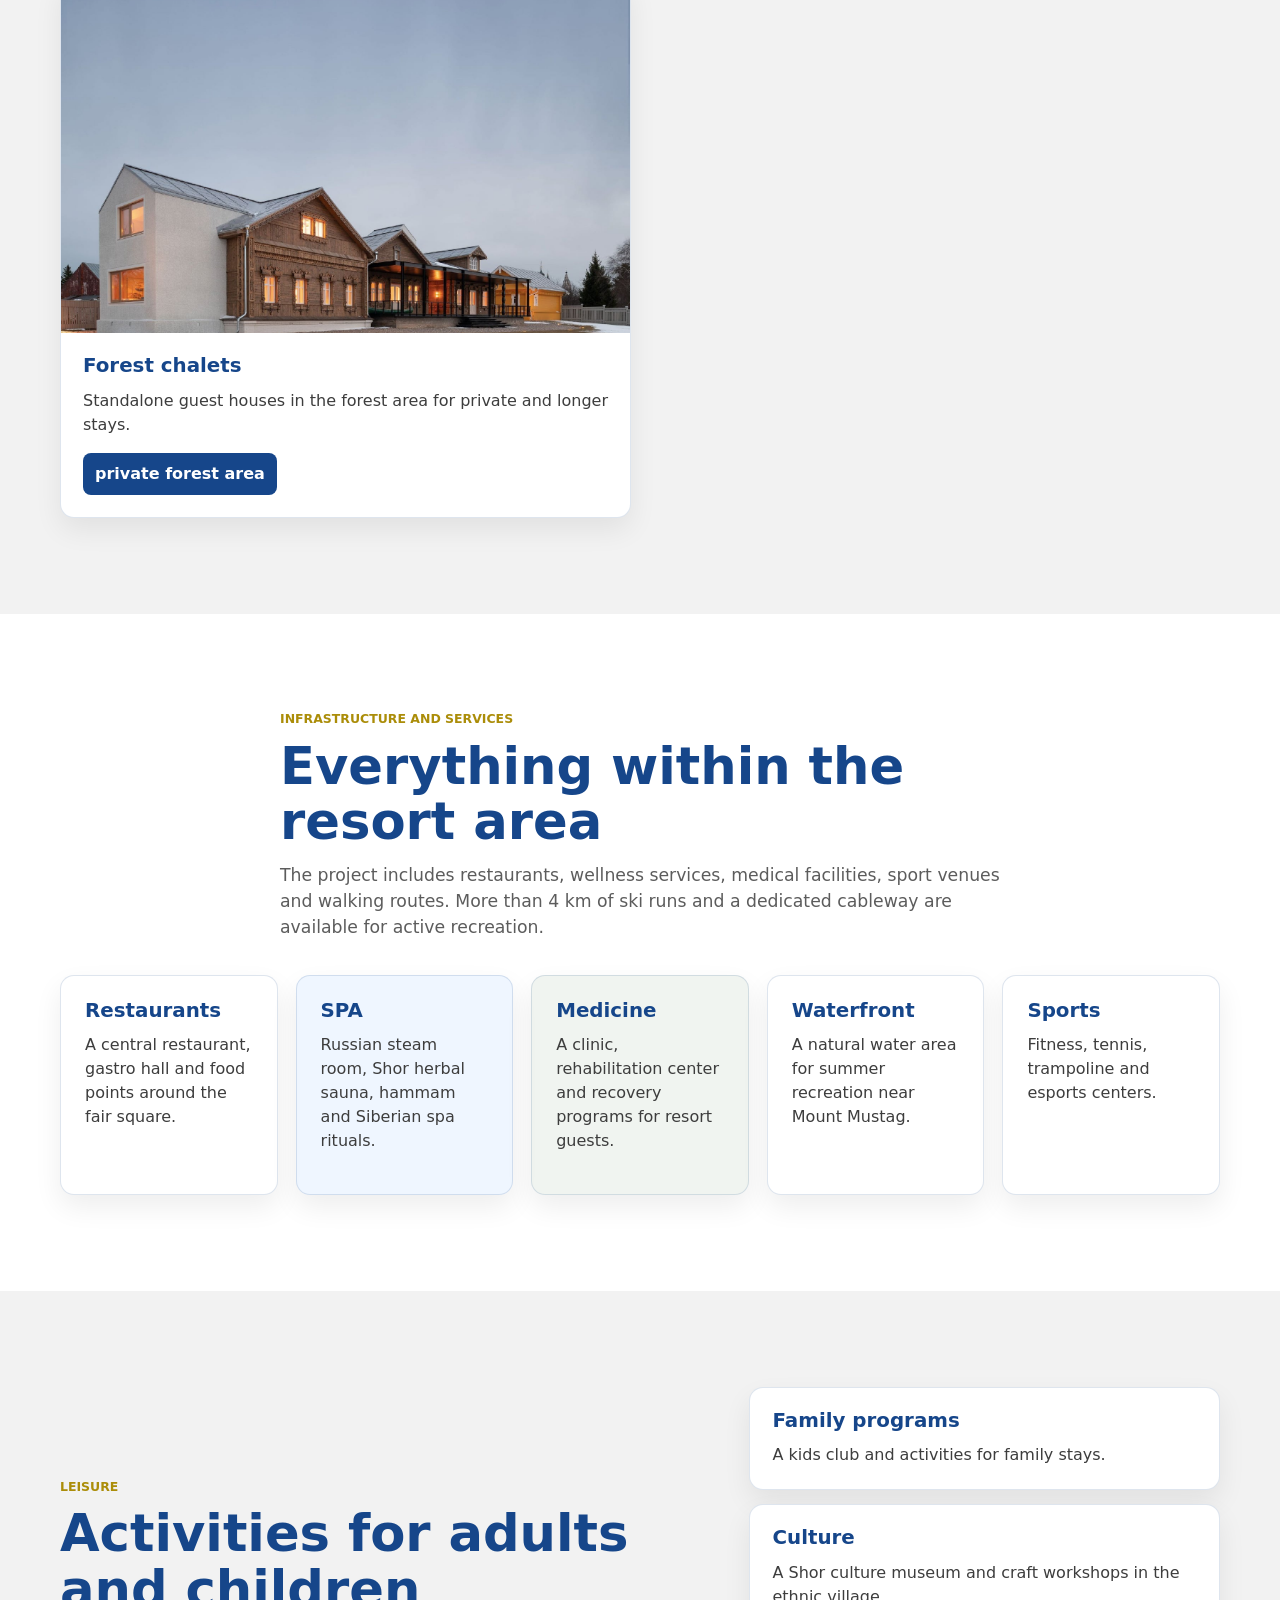
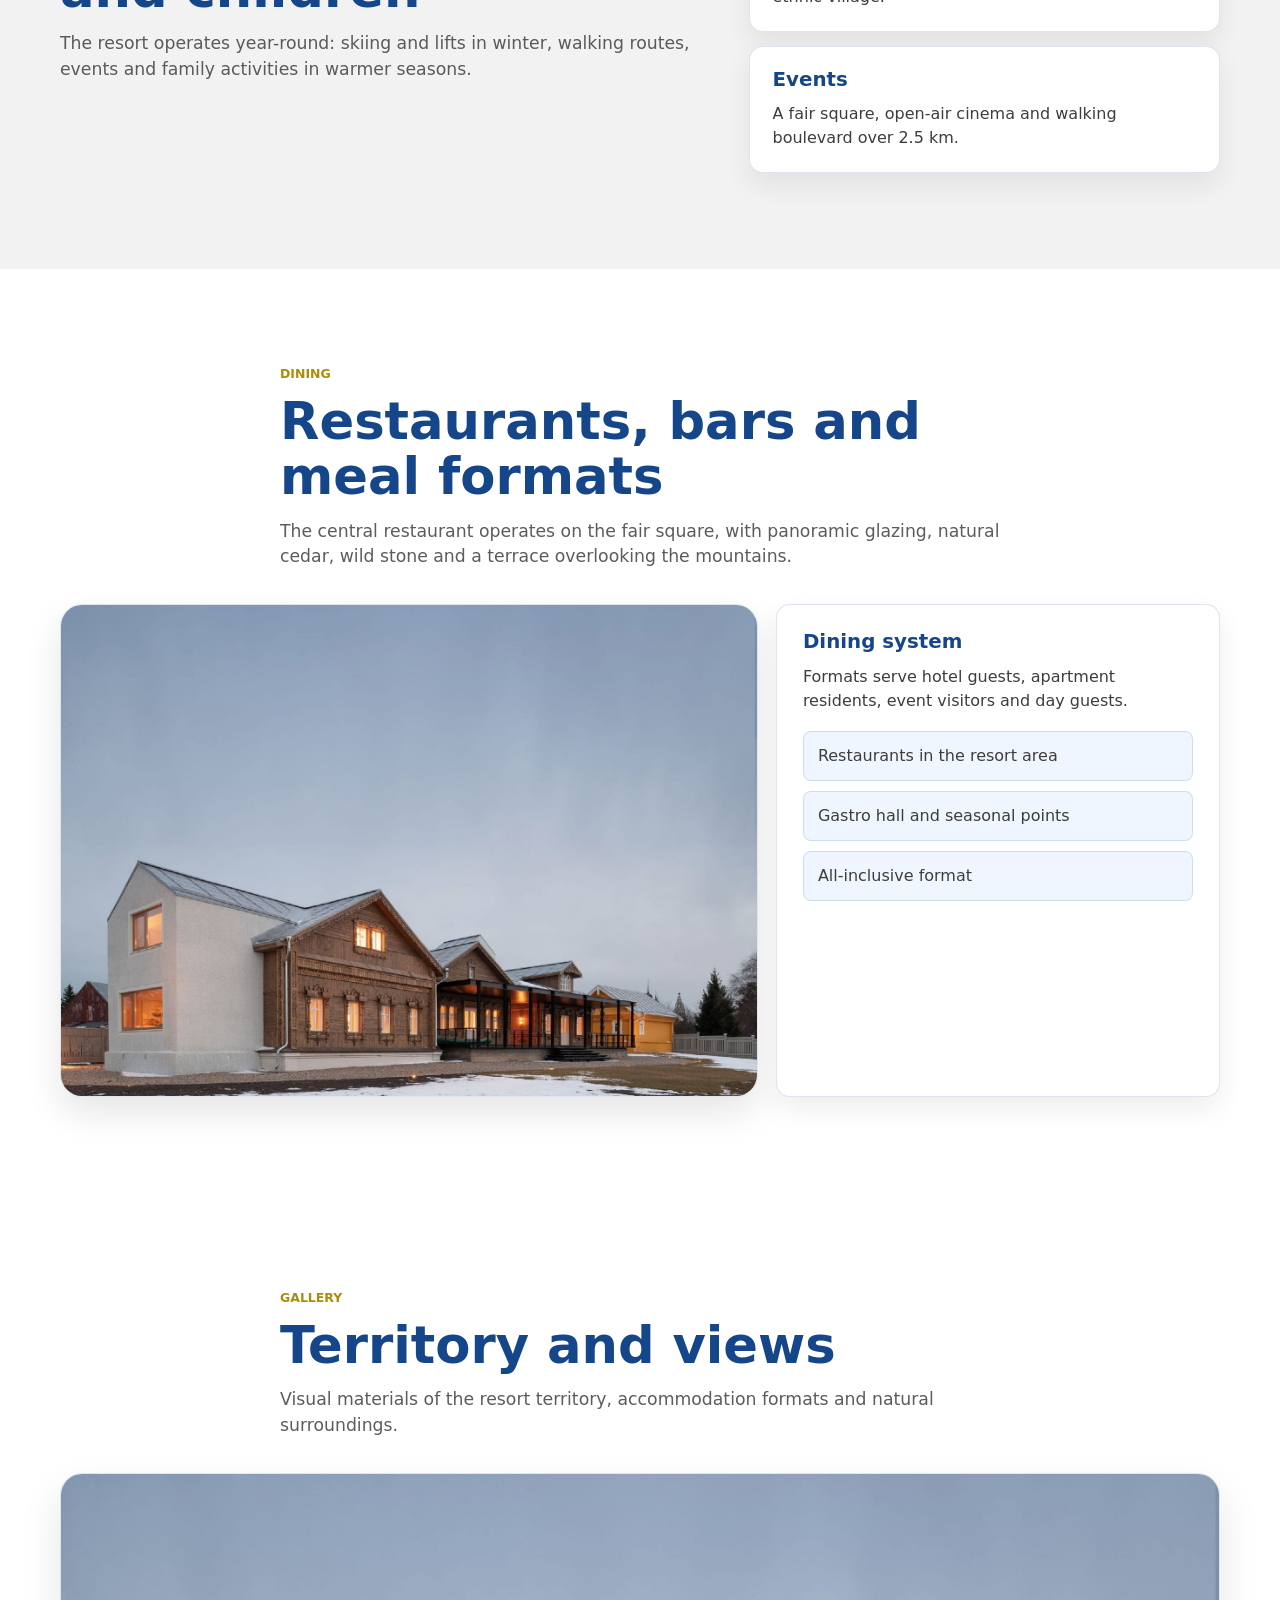
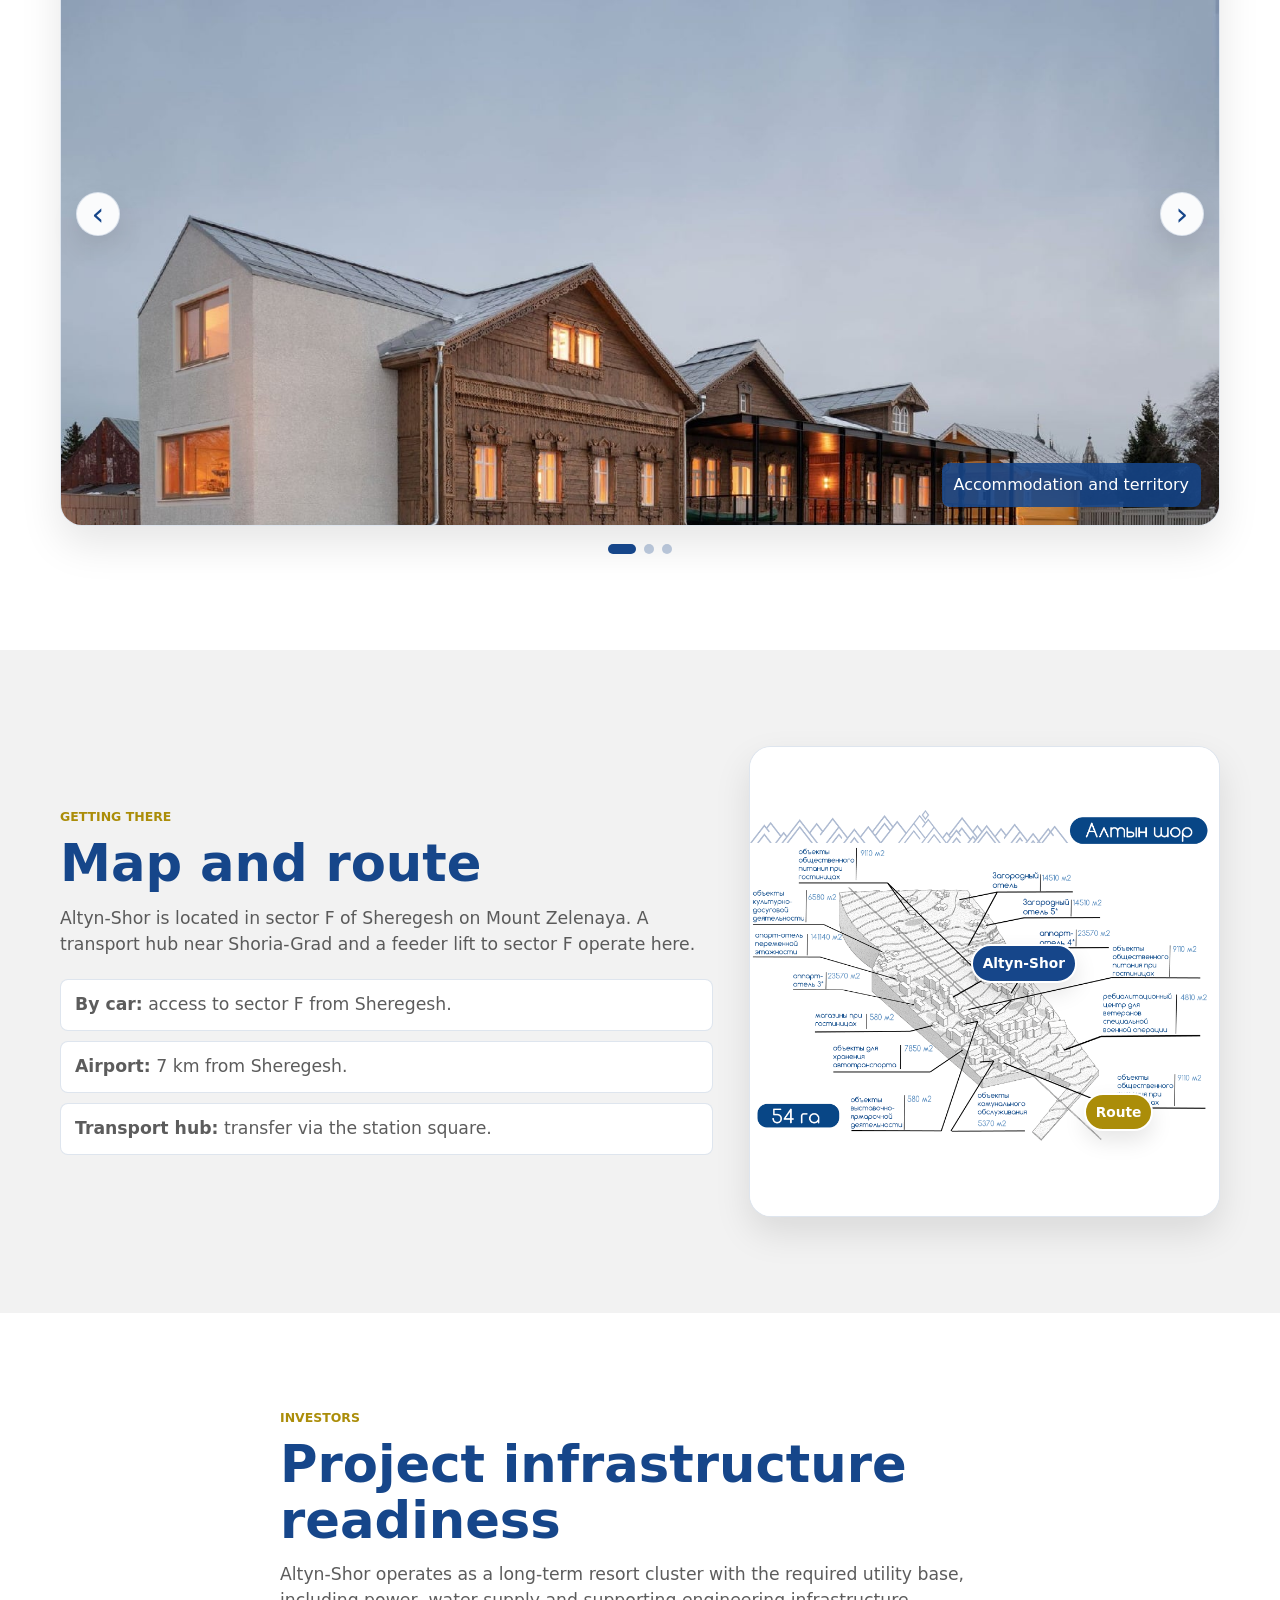
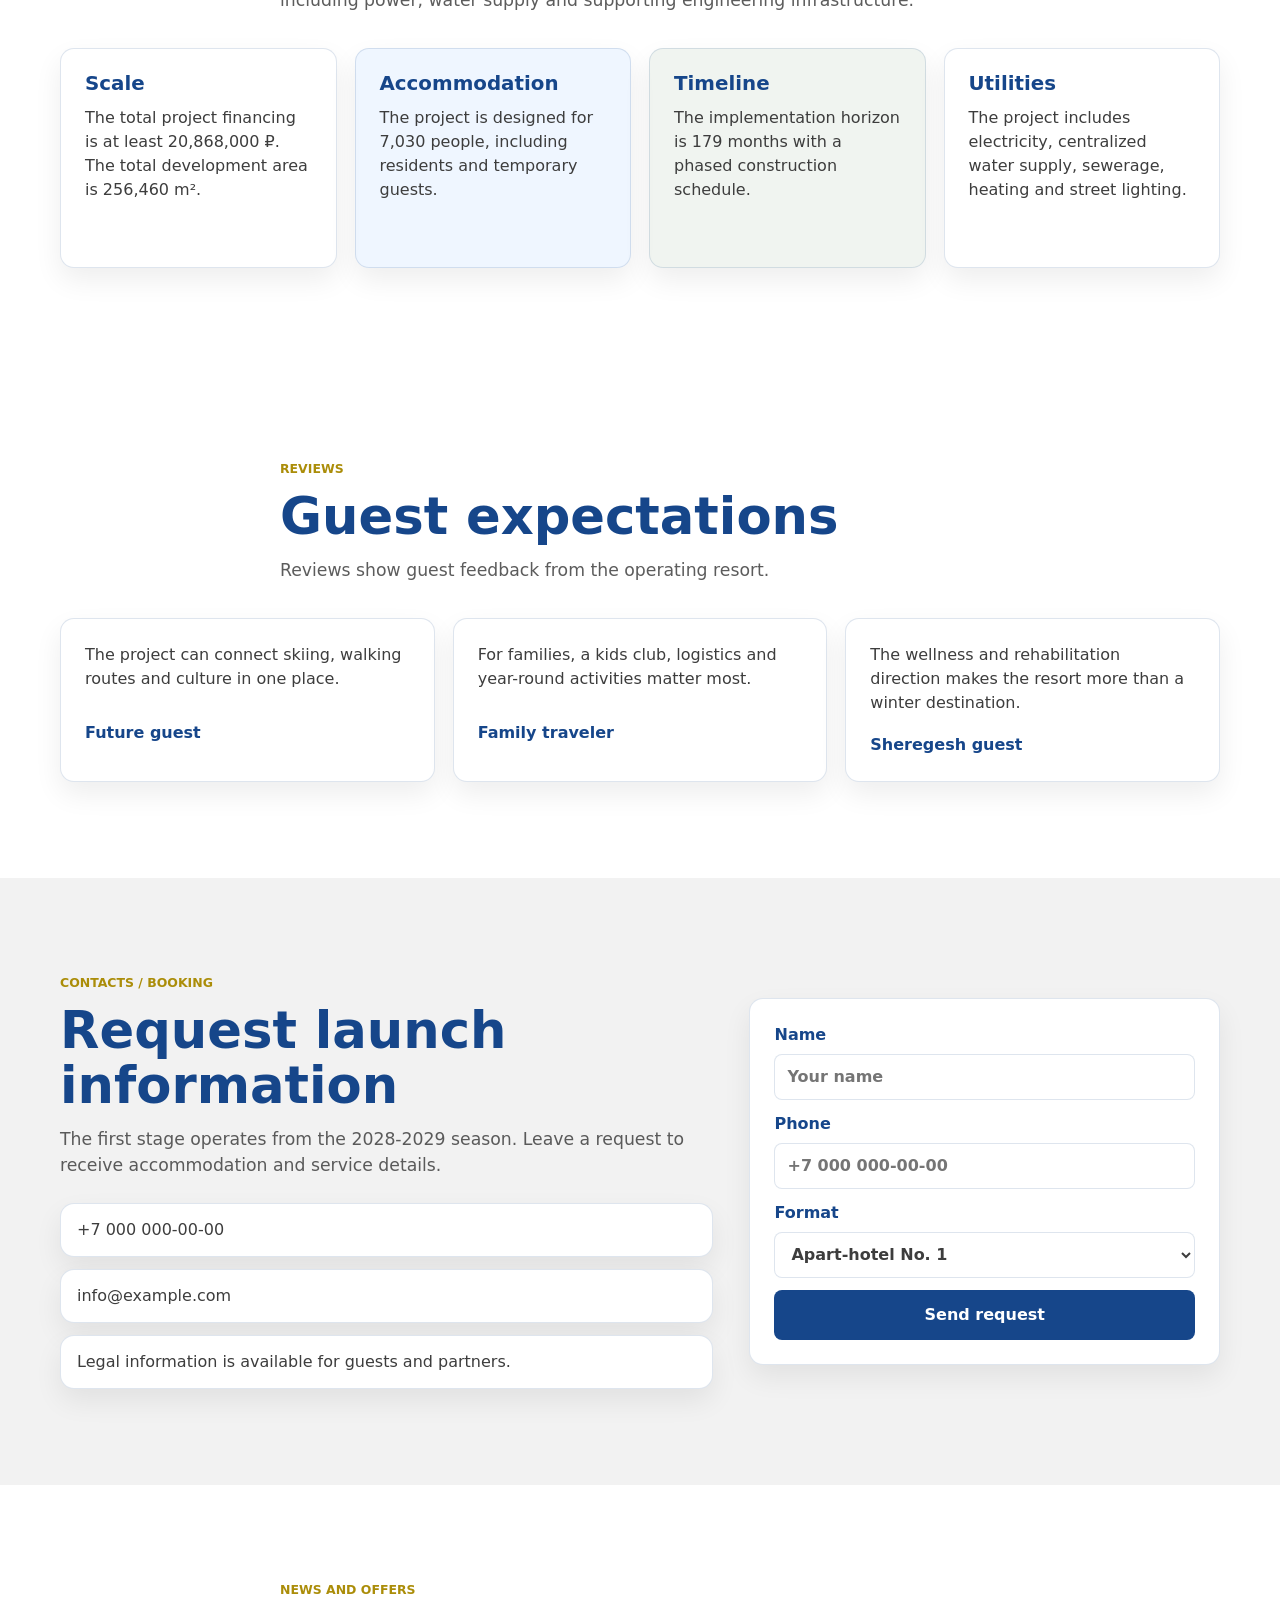
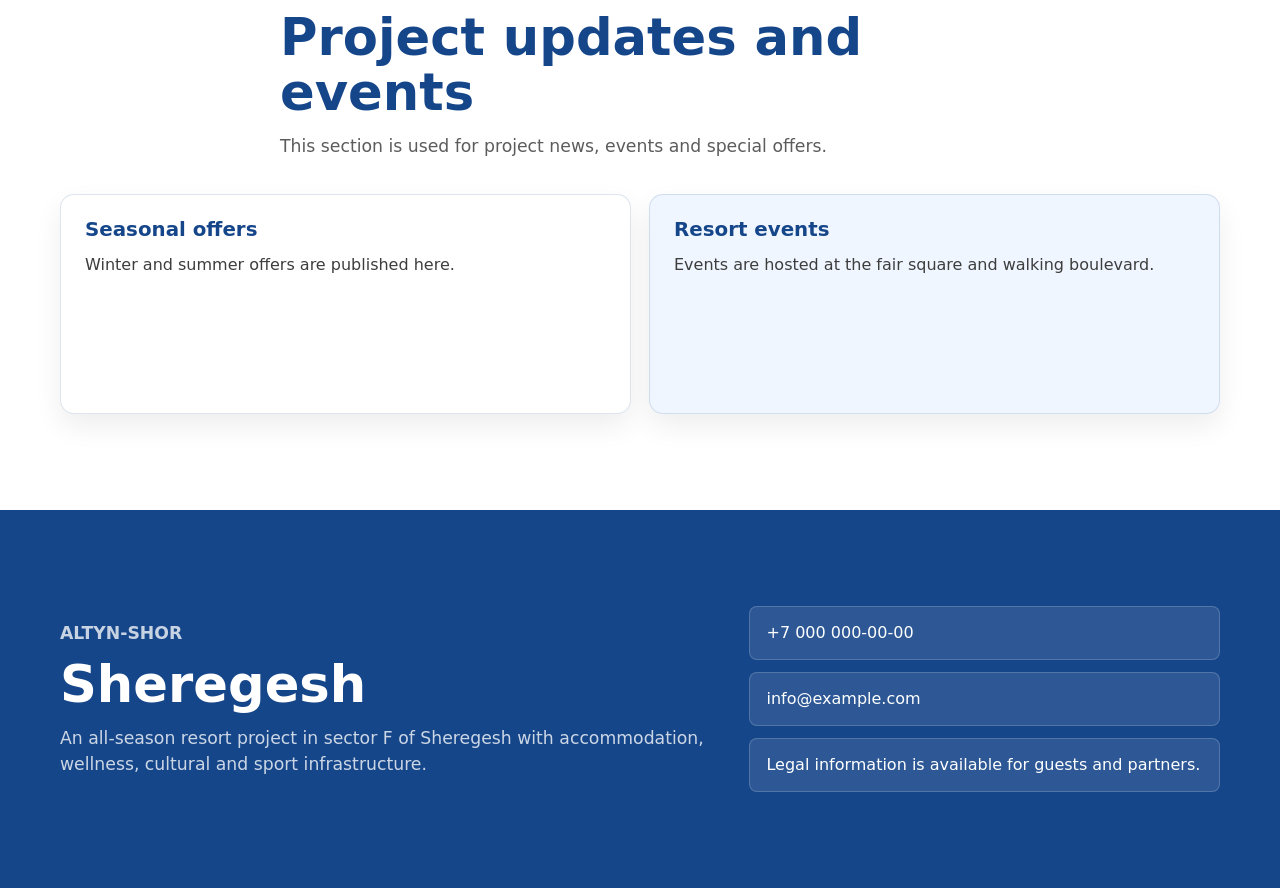
==== commit c65e2bfb: "feat: Update" ====
--- a/src/en.html
+++ b/src/en.html
@@ -27,10 +27,12 @@
                     <a href="#rooms">Rooms</a>
                     <a href="#infrastructure">Services</a>
                     <a href="#gallery">Gallery</a>
+                    <a href="#food">Dining</a>
                     <a href="#route">Route</a>
                     <a href="#investors">Investors</a>
                     <a href="#reviews">Reviews</a>
                     <a href="#booking">Booking</a>
+                    <a href="#news">News</a>
                 </nav>
                 <div class="language-switch" aria-label="Language selection">
                     <a href="./index.html">RU</a>
@@ -143,8 +145,7 @@
                         <p>
                             The concept combines lodging, ski infrastructure,
                             wellness facilities, culture, walking areas and
-                            summer recreation. The total room stock is planned
-                            at about 5,000 rooms.
+                            summer recreation. The total room stock is 5,000 rooms.
                         </p>
                     </article>
                 </div>
@@ -170,9 +171,9 @@
                     <p class="section-kicker">Rooms and rates</p>
                     <h2>Planned accommodation formats</h2>
                     <p>
-                            The resort offers different stay scenarios:
-                            apartments, classic hotel rooms, wellness stays and
-                            private chalets.
+                        The resort offers different stay scenarios:
+                        apartments, classic hotel rooms, wellness stays and
+                        private chalets.
                     </p>
                 </div>
 
@@ -181,10 +182,10 @@
                         <img src="./static/houses.jpg" alt="Premium apart-hotel" />
                         <div>
                             <h3>Apart-hotel No. 1</h3>
-                            <p>
-                                A flagship 15-storey first-stage building with
-                                642-804 apartments. It operates from the
-                                2028-2029 season.
+                    <p>
+                            A flagship 15-storey first-stage building with
+                            642-804 apartments. It operates from the
+                            2028-2029 season.
                             </p>
                             <span class="room-price">premium apartments</span>
                         </div>
@@ -265,7 +266,7 @@
                     </article>
                     <article class="info-card">
                         <h3>Waterfront</h3>
-                        <p>A planned natural water area for summer recreation near Mount Mustag.</p>
+                        <p>A natural water area for summer recreation near Mount Mustag.</p>
                     </article>
                     <article class="info-card">
                         <h3>Sports</h3>
@@ -280,7 +281,7 @@
                         <p class="section-kicker">Leisure</p>
                         <h2>Activities for adults and children</h2>
                         <p>
-                            The resort is planned for year-round use: skiing and
+                            The resort operates year-round: skiing and
                             lifts in winter, walking routes, events and family
                             activities in warmer seasons.
                         </p>
@@ -307,7 +308,7 @@
                     <p class="section-kicker">Dining</p>
                     <h2>Restaurants, bars and meal formats</h2>
                     <p>
-                        The central restaurant is planned for the fair square,
+                        The central restaurant operates on the fair square,
                         with panoramic glazing, natural cedar, wild stone and a
                         terrace overlooking the mountains.
                     </p>
@@ -316,7 +317,7 @@
                     <img src="./static/houses.jpg" alt="Dining infrastructure area" />
                     <div class="food-card">
                         <h3>Dining system</h3>
-                        <p>Formats are planned for hotel guests, apartment residents, event visitors and day guests.</p>
+                        <p>Formats serve hotel guests, apartment residents, event visitors and day guests.</p>
                         <ul class="clean-list">
                             <li>Restaurants in the resort area</li>
                             <li>Gastro hall and seasonal points</li>
@@ -363,7 +364,7 @@
                         <p>
                             Altyn-Shor is located in sector F of Sheregesh on
                             Mount Zelenaya. A transport hub near Shoria-Grad and
-                            a feeder lift to sector F are planned.
+                            a feeder lift to sector F operate here.
                         </p>
                         <div class="route-notes">
                             <p><strong>By car:</strong> access to sector F from Sheregesh.</p>
@@ -469,7 +470,7 @@
                 <div class="section-heading">
                     <p class="section-kicker">News and offers</p>
                     <h2>Project updates and events</h2>
-                        <p>This section is used for project news, events and special offers.</p>
+                    <p>This section is used for project news, events and special offers.</p>
                 </div>
                 <div class="news-grid">
                     <article class="info-card">
@@ -498,7 +499,7 @@
                 <address class="footer-contacts">
                     <a href="tel:+70000000000">+7 000 000-00-00</a>
                     <a href="mailto:info@example.com">info@example.com</a>
-                    <span>Legal information will be published before launch.</span>
+                    <span>Legal information is available for guests and partners.</span>
                 </address>
             </div>
         </footer>
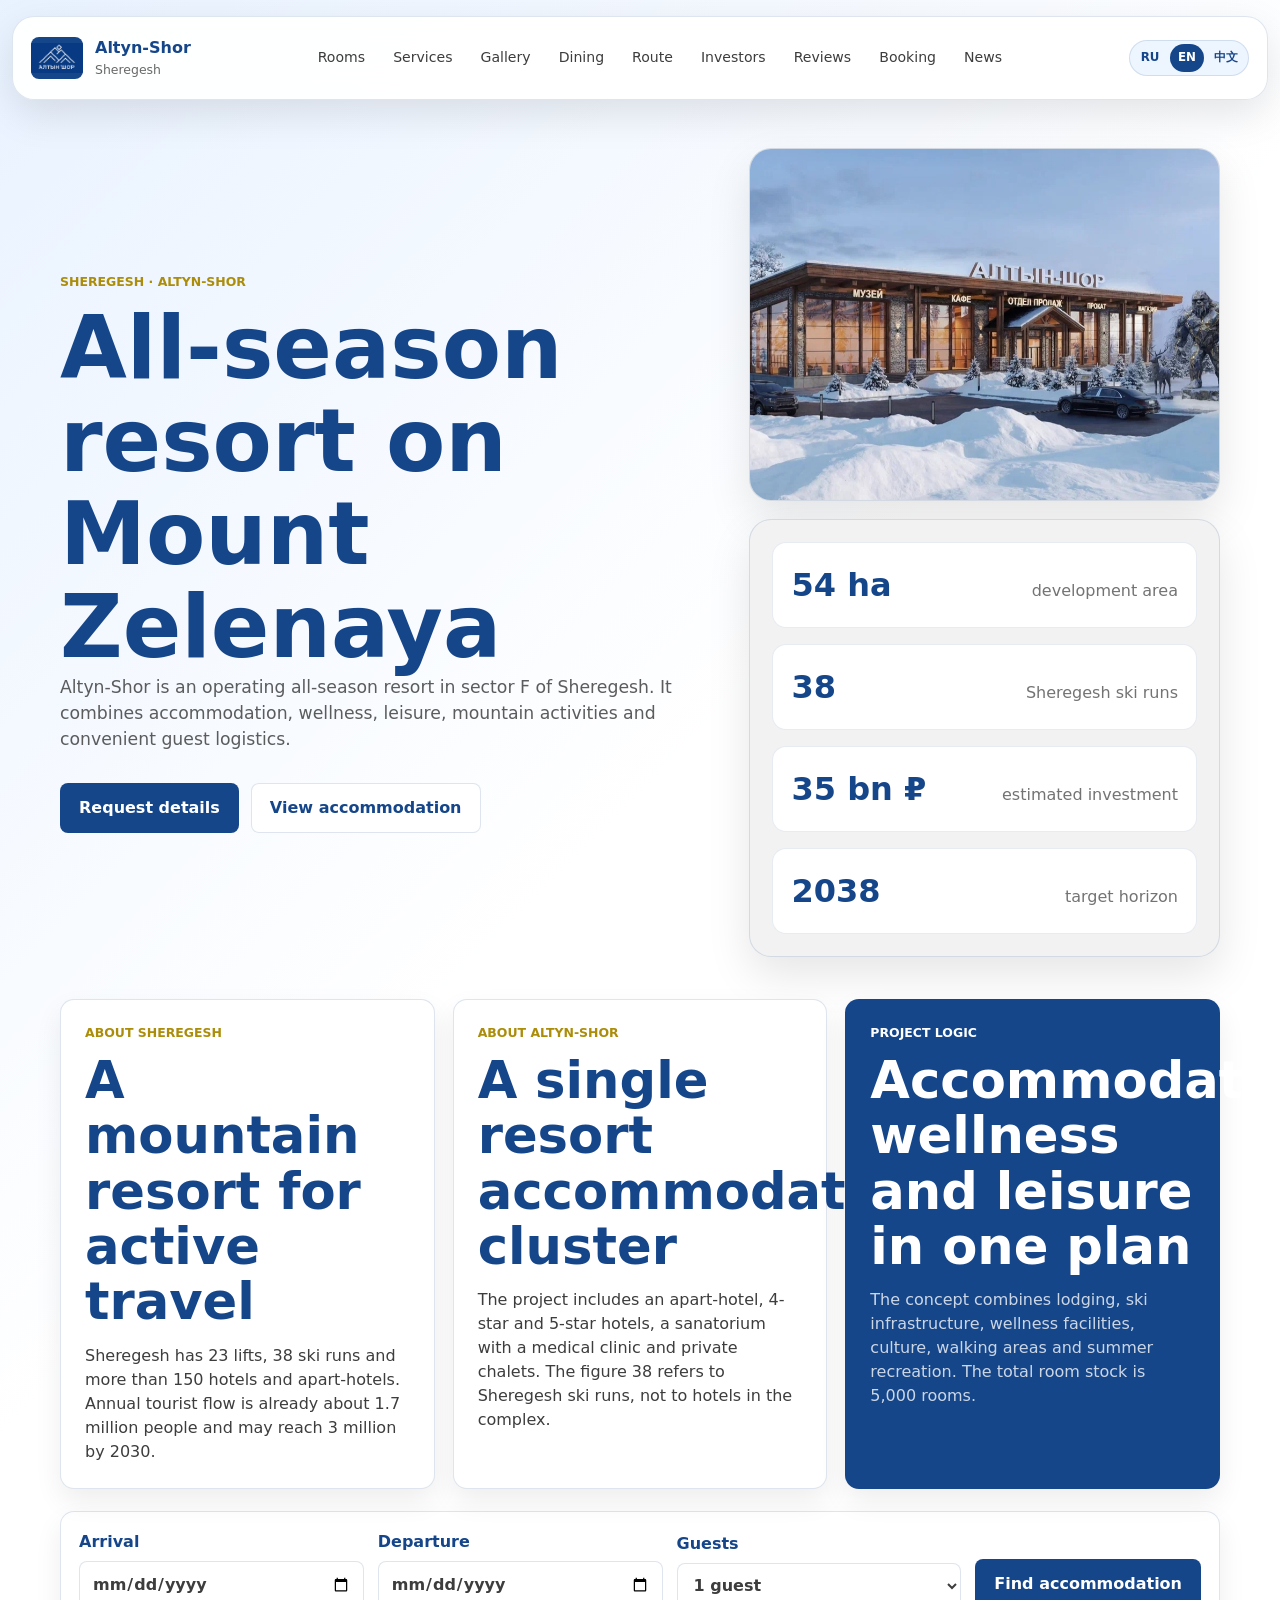
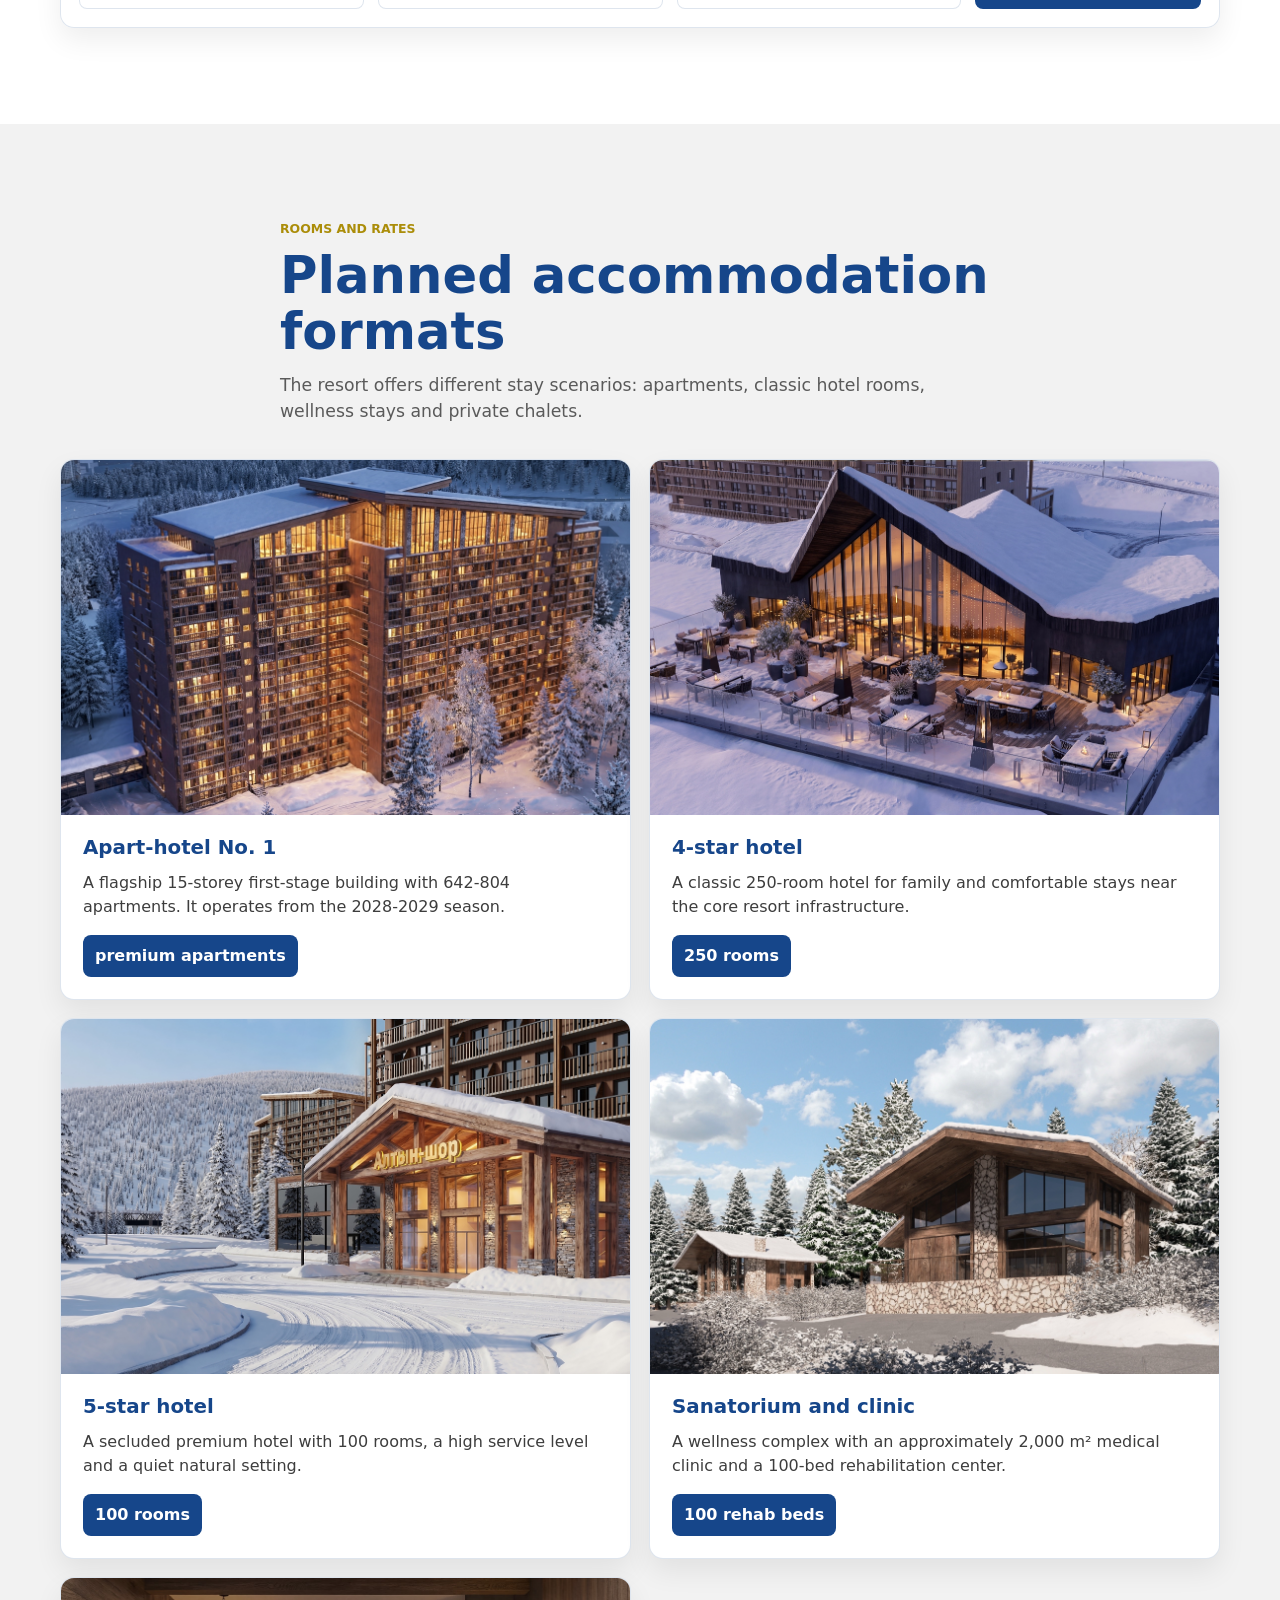
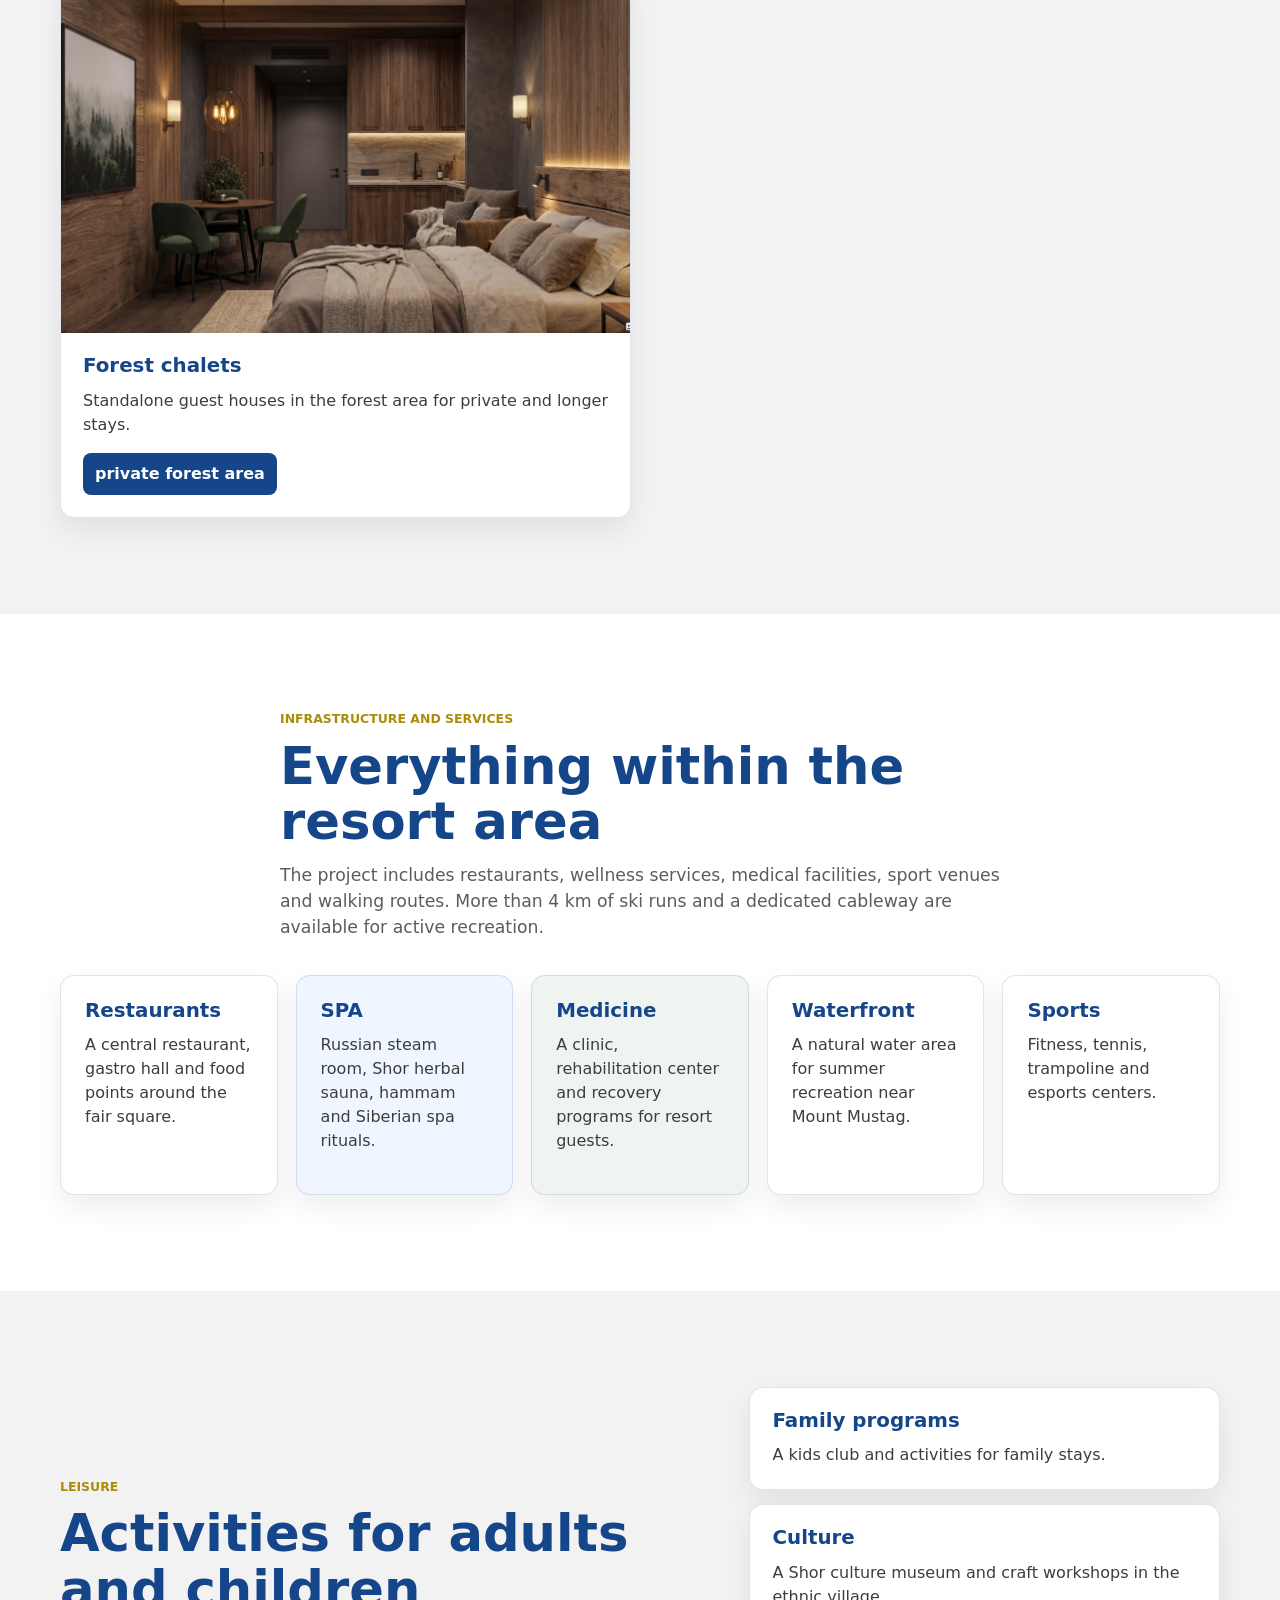
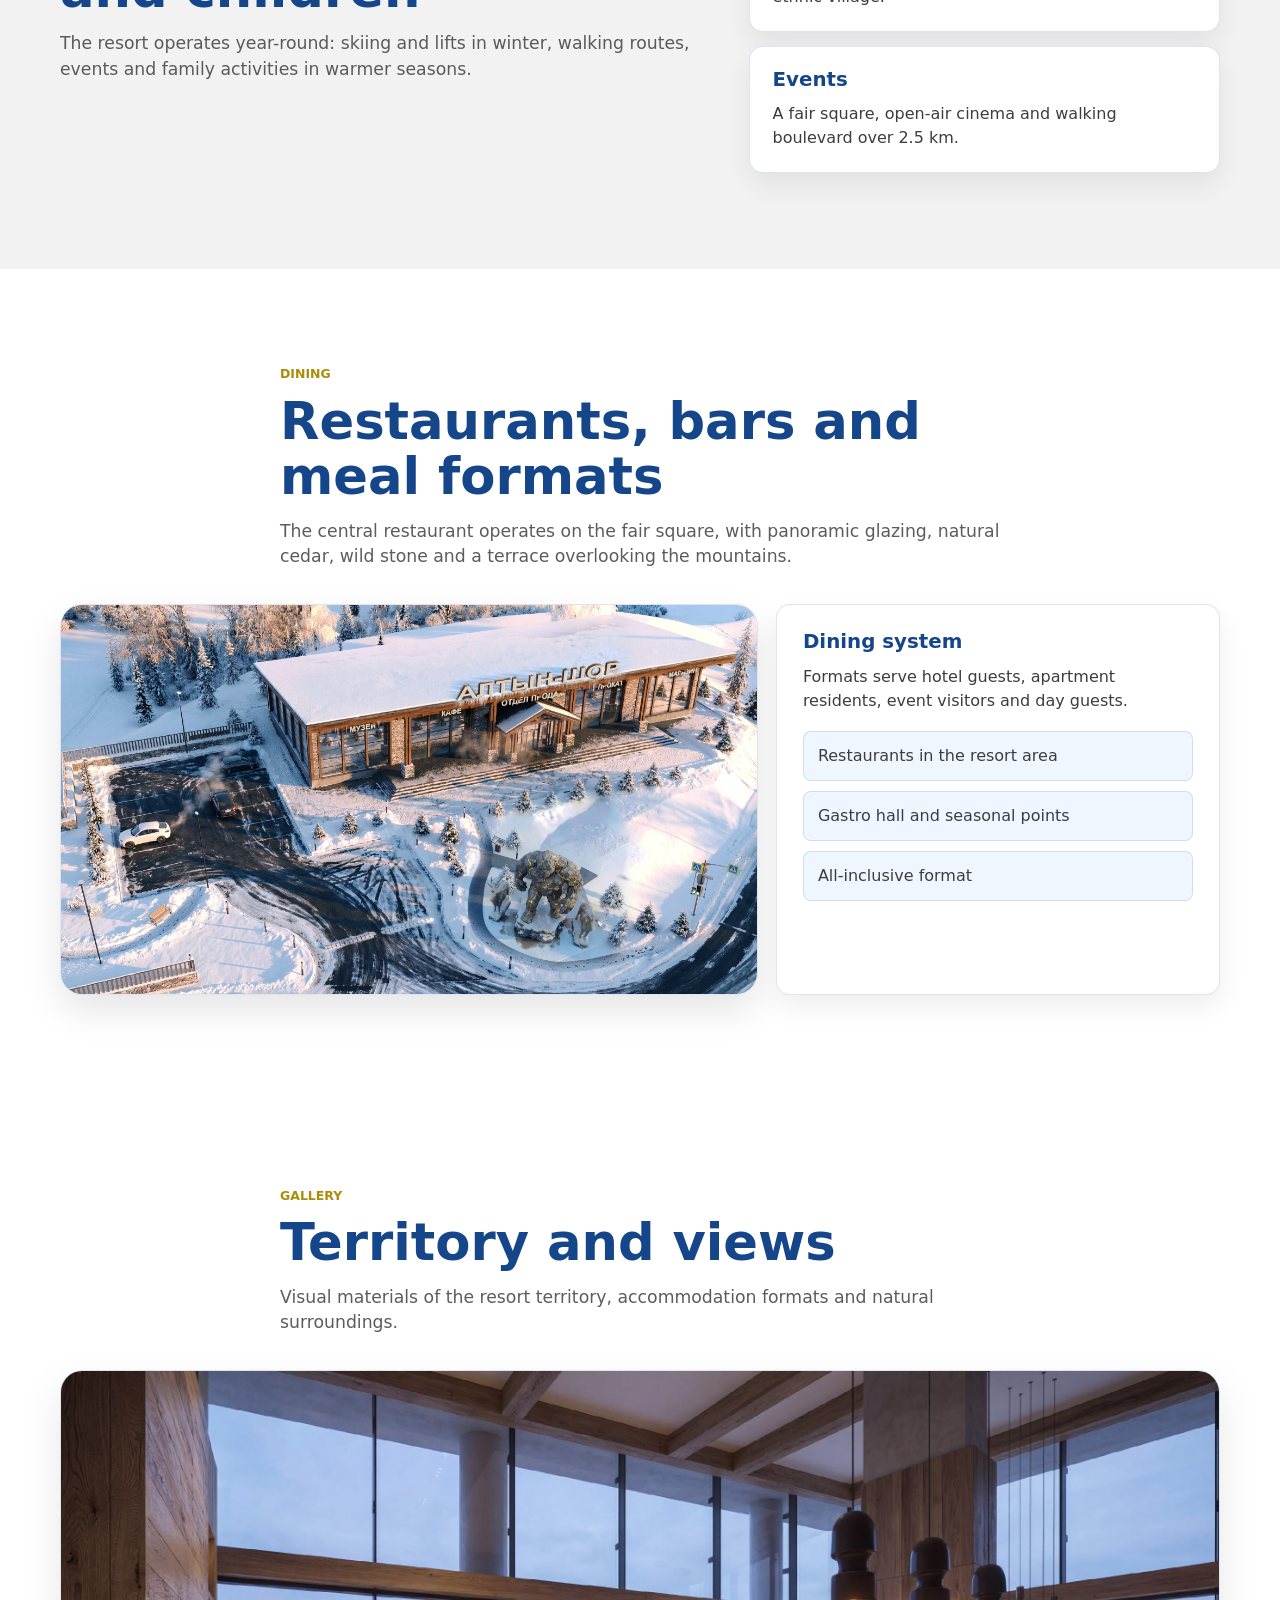
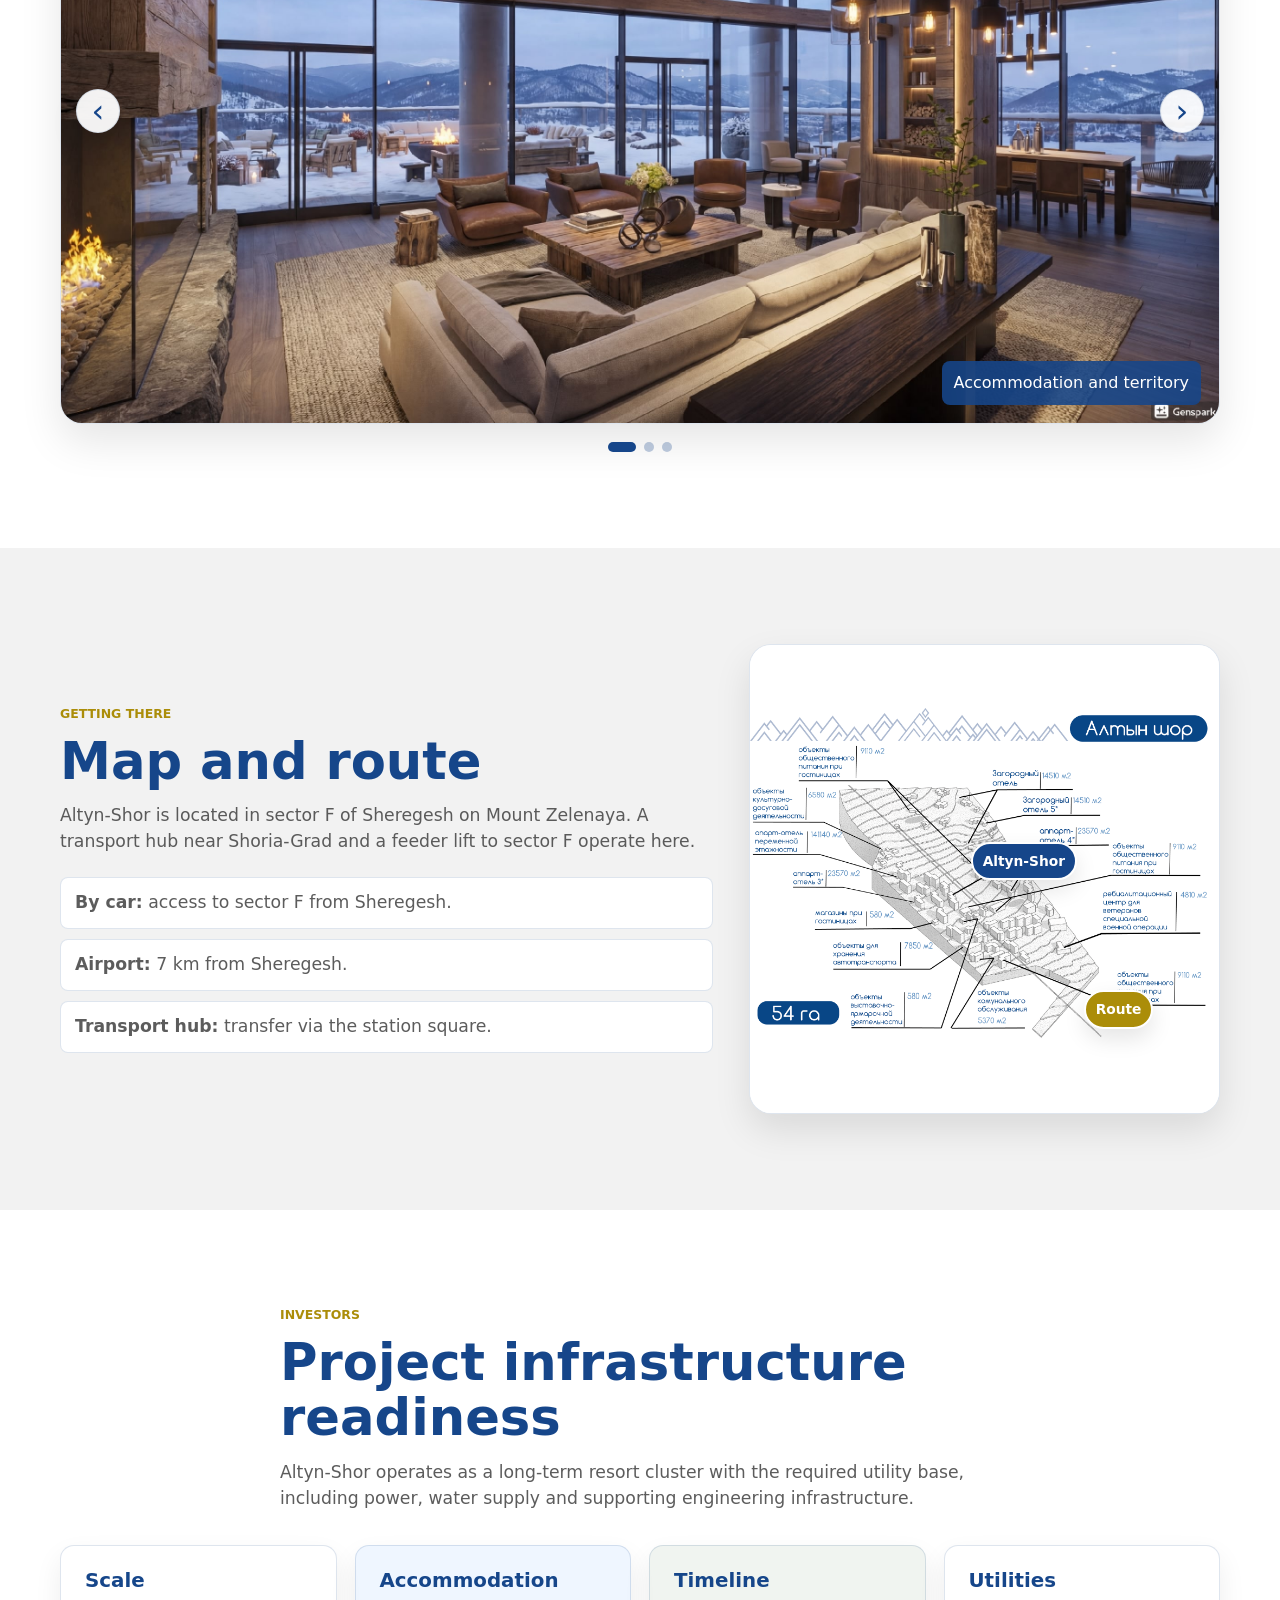
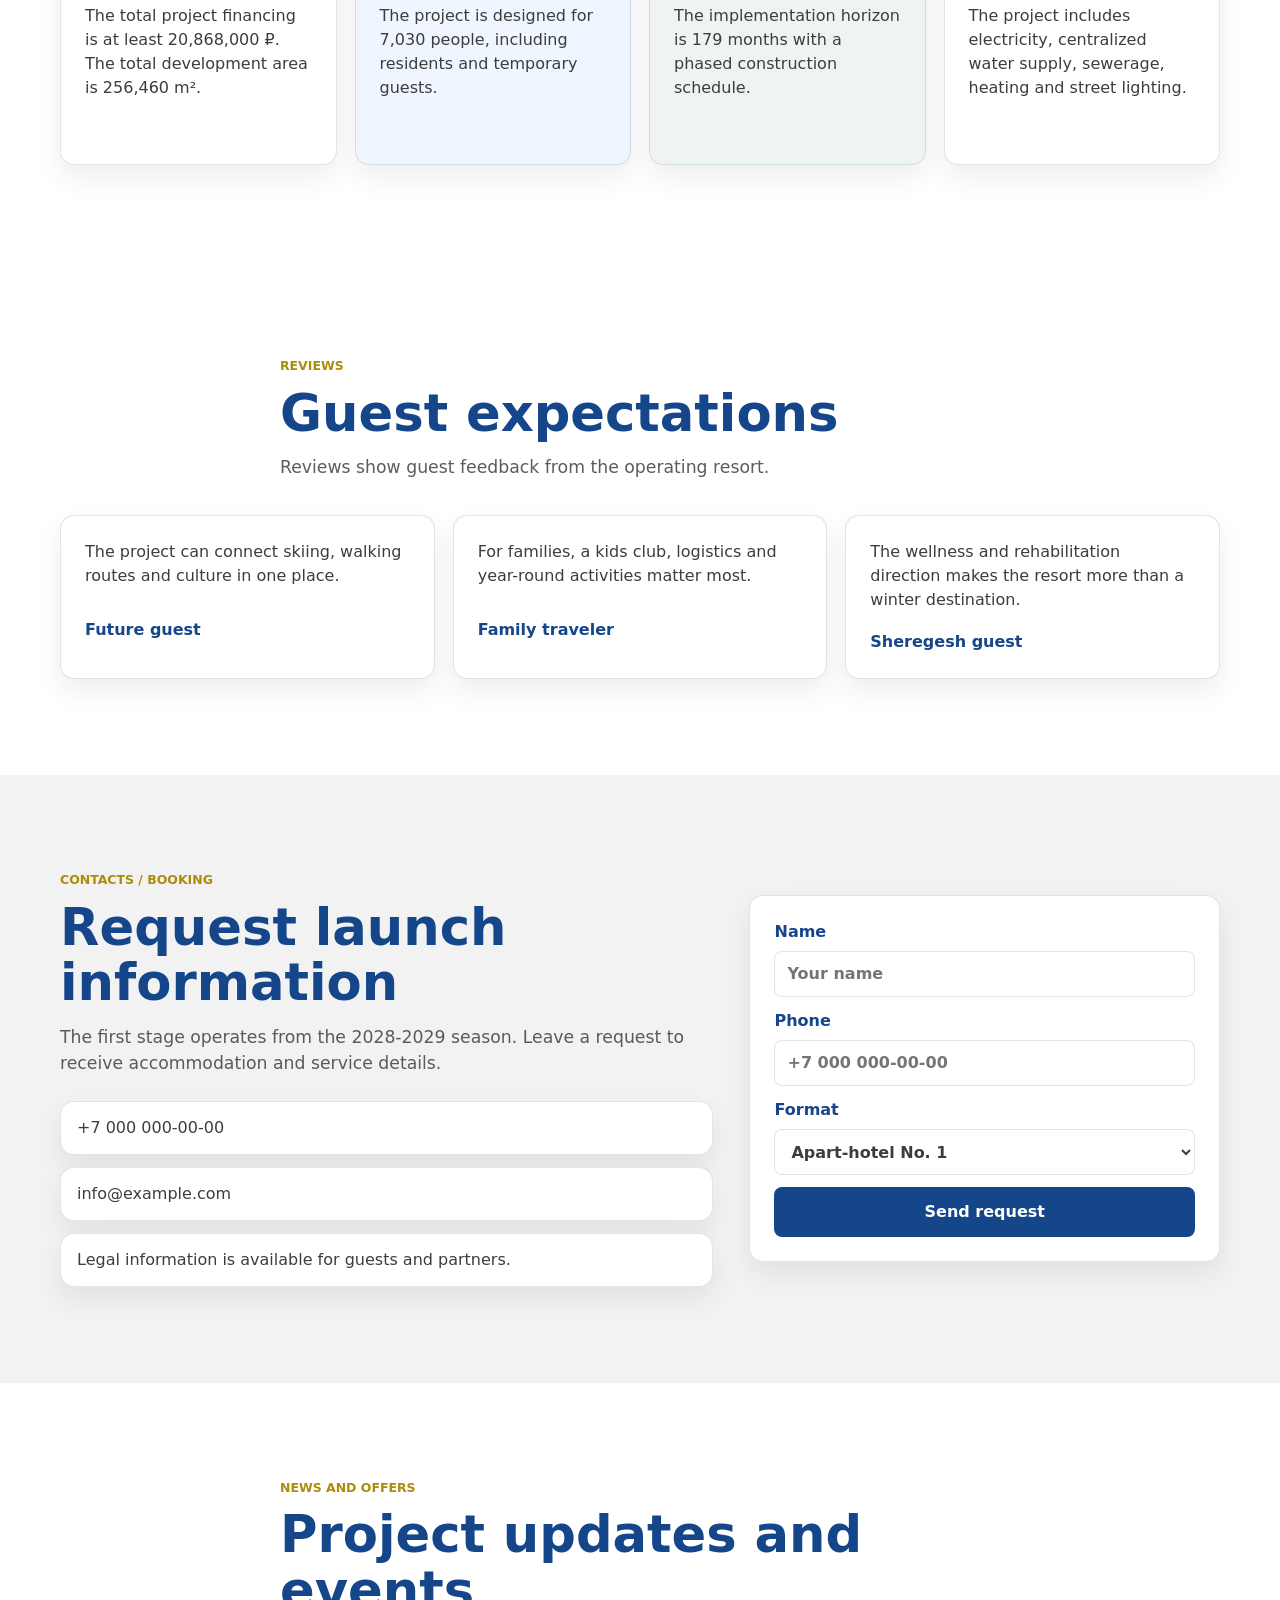
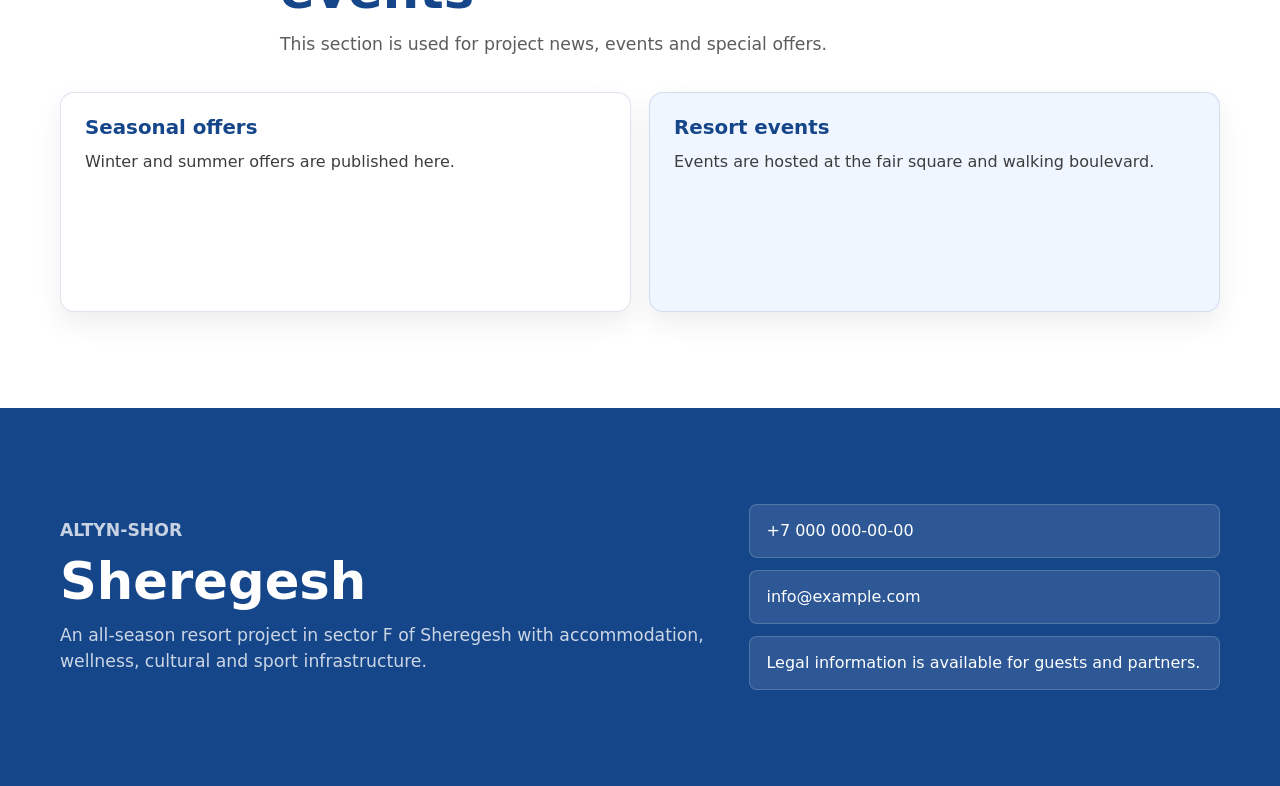
==== commit e1e9e7de: "feat: Add photo" ====
--- a/src/en.html
+++ b/src/en.html
@@ -94,7 +94,7 @@
 
                     <div class="hero-aside">
                         <figure class="hero-image-card">
-                            <img src="./static/shor.jpg" alt="Altyn-Shor territory" />
+                            <img src="./static/main-picture.jpg" alt="Altyn-Shor territory" />
                         </figure>
 
                         <div class="hero-panel" aria-label="Key project figures">
@@ -179,7 +179,7 @@
 
                 <div class="room-grid">
                     <article class="room-card">
-                        <img src="./static/houses.jpg" alt="Premium apart-hotel" />
+                        <img src="./static/building.jpg" alt="Premium apart-hotel" />
                         <div>
                             <h3>Apart-hotel No. 1</h3>
                     <p>
@@ -191,7 +191,7 @@
                         </div>
                     </article>
                     <article class="room-card">
-                        <img src="./static/shor-2.jpg" alt="Four-star hotel" />
+                        <img src="./static/building-2.jpg" alt="Four-star hotel" />
                         <div>
                             <h3>4-star hotel</h3>
                             <p>
@@ -203,7 +203,7 @@
                         </div>
                     </article>
                     <article class="room-card">
-                        <img src="./static/shor.jpg" alt="Five-star hotel" />
+                        <img src="./static/building-3.jpg" alt="Five-star hotel" />
                         <div>
                             <h3>5-star hotel</h3>
                             <p>
@@ -214,7 +214,7 @@
                         </div>
                     </article>
                     <article class="room-card">
-                        <img src="./static/shor-scheme.jpg" alt="Sanatorium and clinic" />
+                        <img src="./static/building-4.jpg" alt="Sanatorium and clinic" />
                         <div>
                             <h3>Sanatorium and clinic</h3>
                             <p>
@@ -226,7 +226,7 @@
                         </div>
                     </article>
                     <article class="room-card">
-                        <img src="./static/houses.jpg" alt="Forest chalets" />
+                        <img src="./static/room-1.jpg" alt="Forest chalets" />
                         <div>
                             <h3>Forest chalets</h3>
                             <p>
@@ -314,7 +314,7 @@
                     </p>
                 </div>
                 <div class="food-layout">
-                    <img src="./static/houses.jpg" alt="Dining infrastructure area" />
+                    <img src="./static/building-5.jpg" alt="Dining infrastructure area" />
                     <div class="food-card">
                         <h3>Dining system</h3>
                         <p>Formats serve hotel guests, apartment residents, event visitors and day guests.</p>
@@ -338,15 +338,15 @@
                     <div class="carousel-viewport">
                         <div class="carousel-track" data-carousel-track>
                             <figure class="carousel-slide">
-                                <img src="./static/houses.jpg" alt="Altyn-Shor guest houses" />
+                                <img src="./static/room-2.jpg" alt="Altyn-Shor guest houses" />
                                 <figcaption>Accommodation and territory</figcaption>
                             </figure>
                             <figure class="carousel-slide">
-                                <img src="./static/shor-2.jpg" alt="Altyn-Shor natural territory" />
+                                <img src="./static/room-3.jpg" alt="Altyn-Shor natural territory" />
                                 <figcaption>Views and surroundings</figcaption>
                             </figure>
                             <figure class="carousel-slide">
-                                <img src="./static/shor.jpg" alt="Altyn-Shor recreation area" />
+                                <img src="./static/shor-2.jpg" alt="Altyn-Shor recreation area" />
                                 <figcaption>Public recreation area</figcaption>
                             </figure>
                         </div>
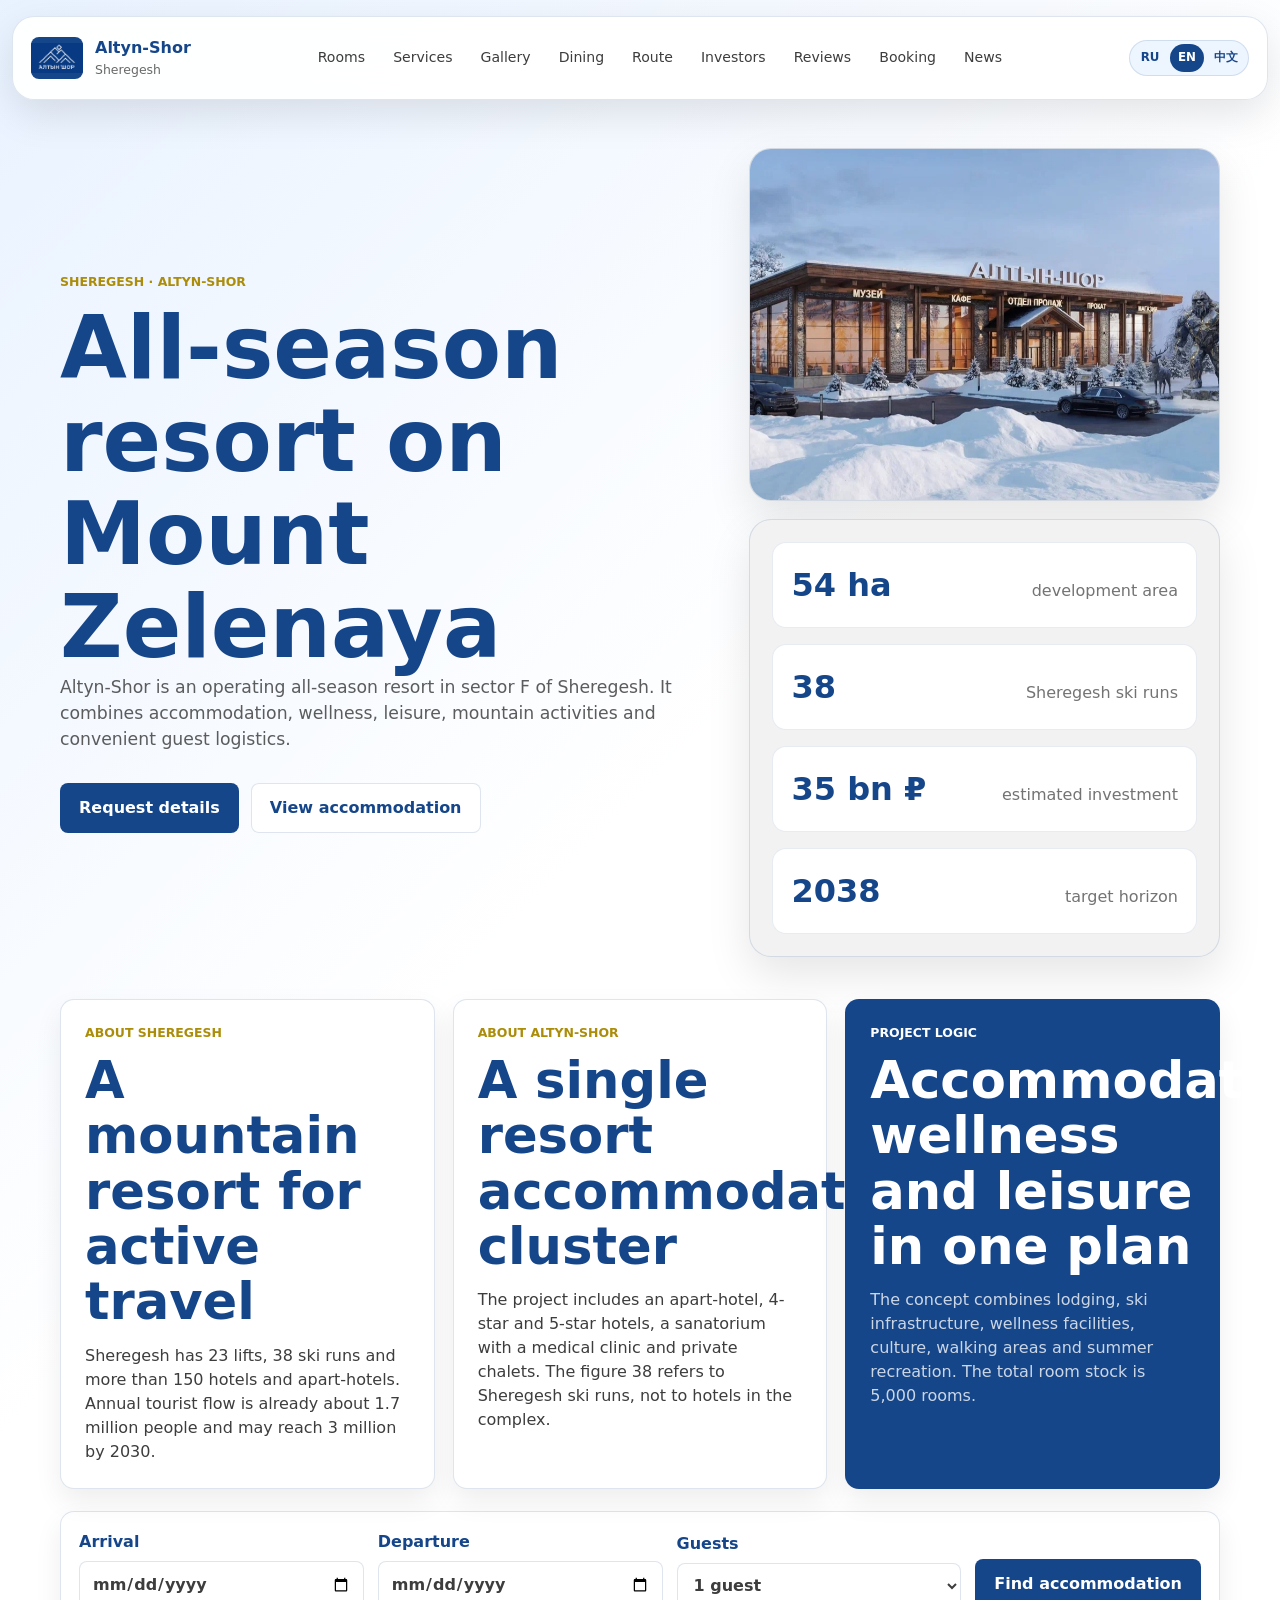
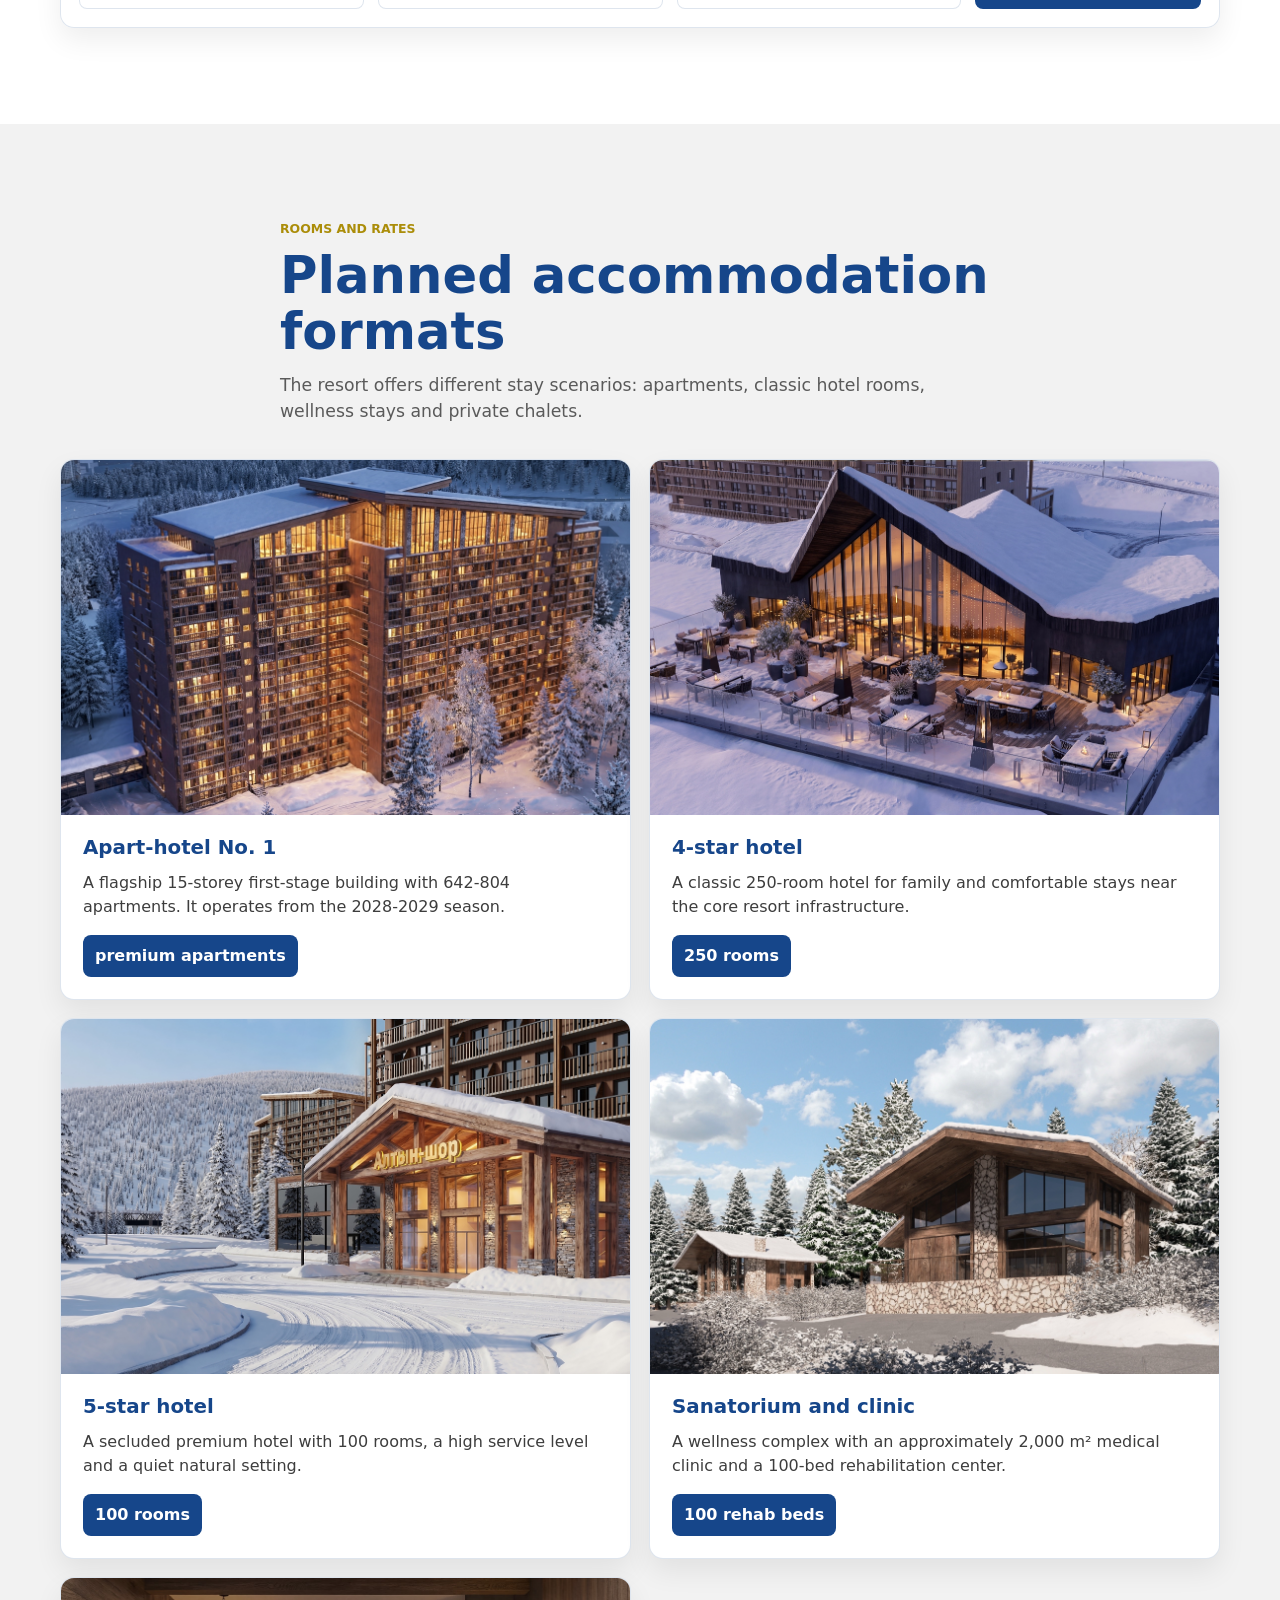
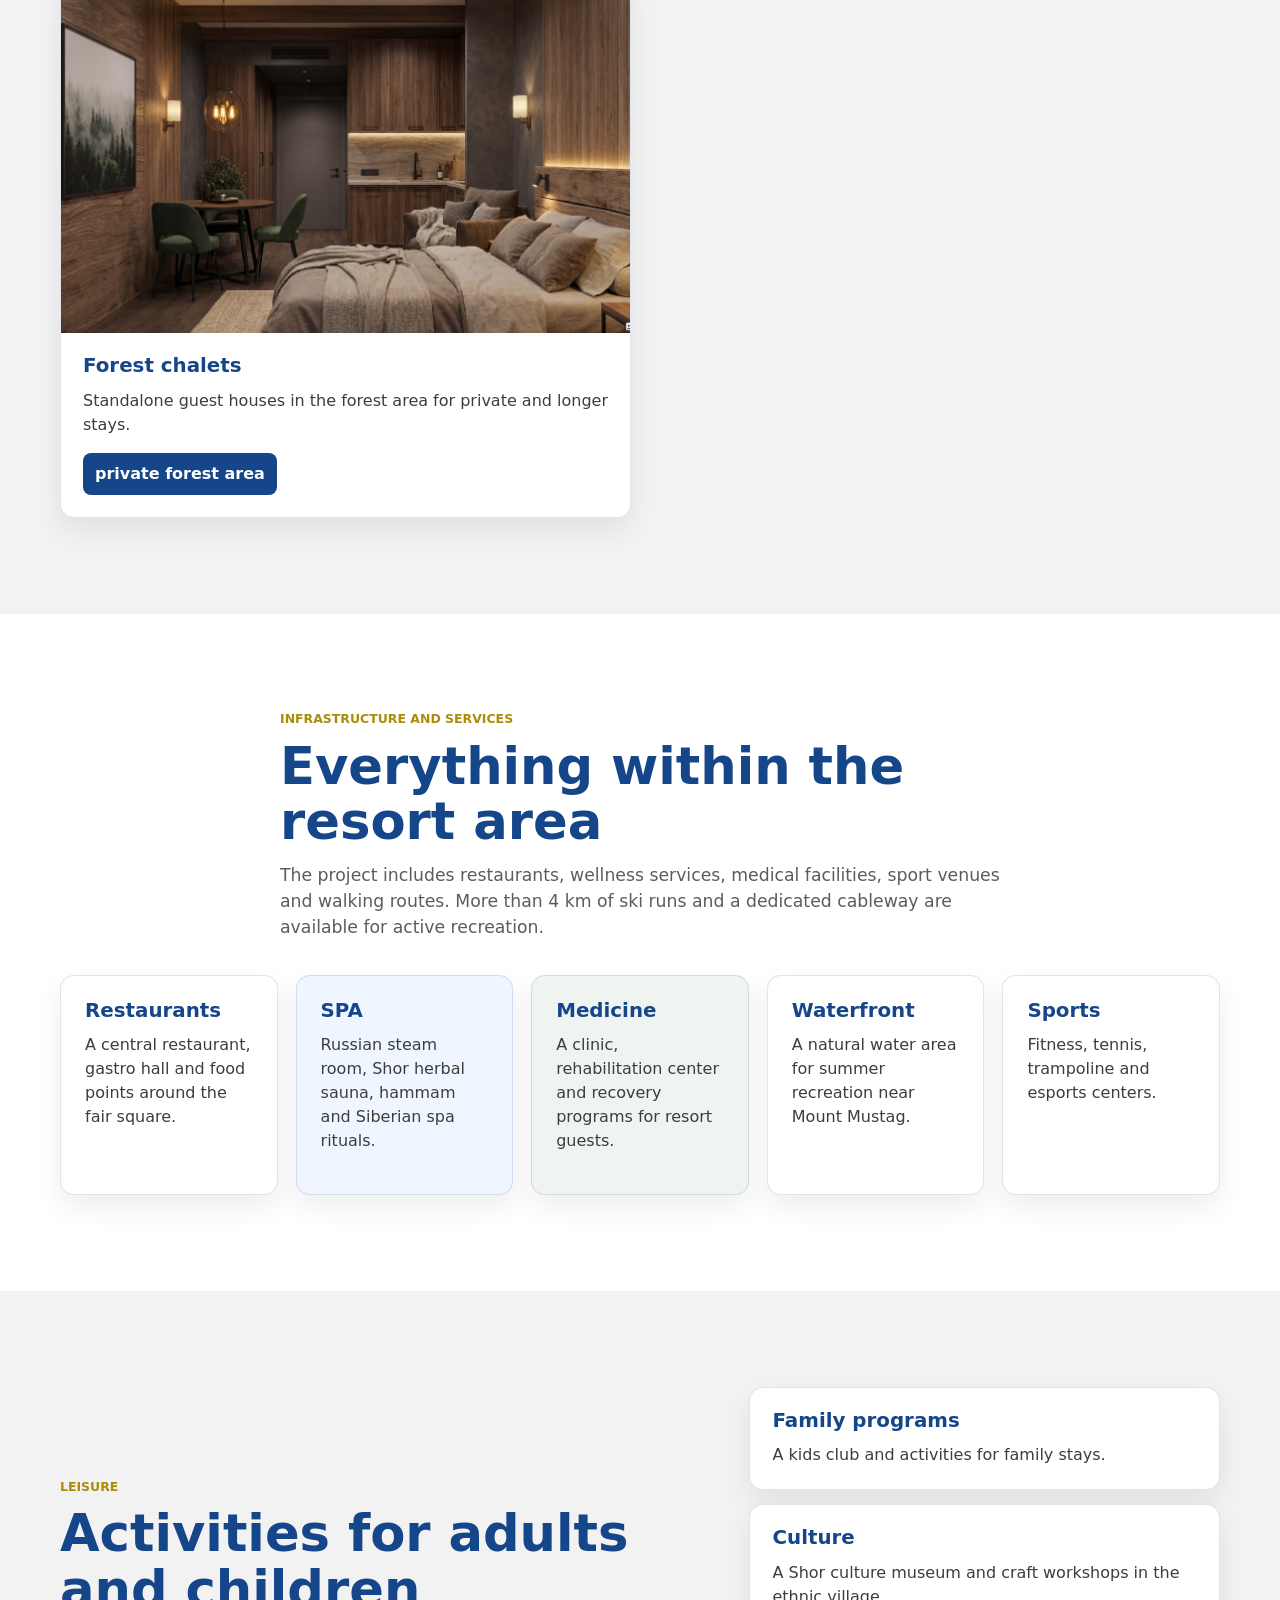
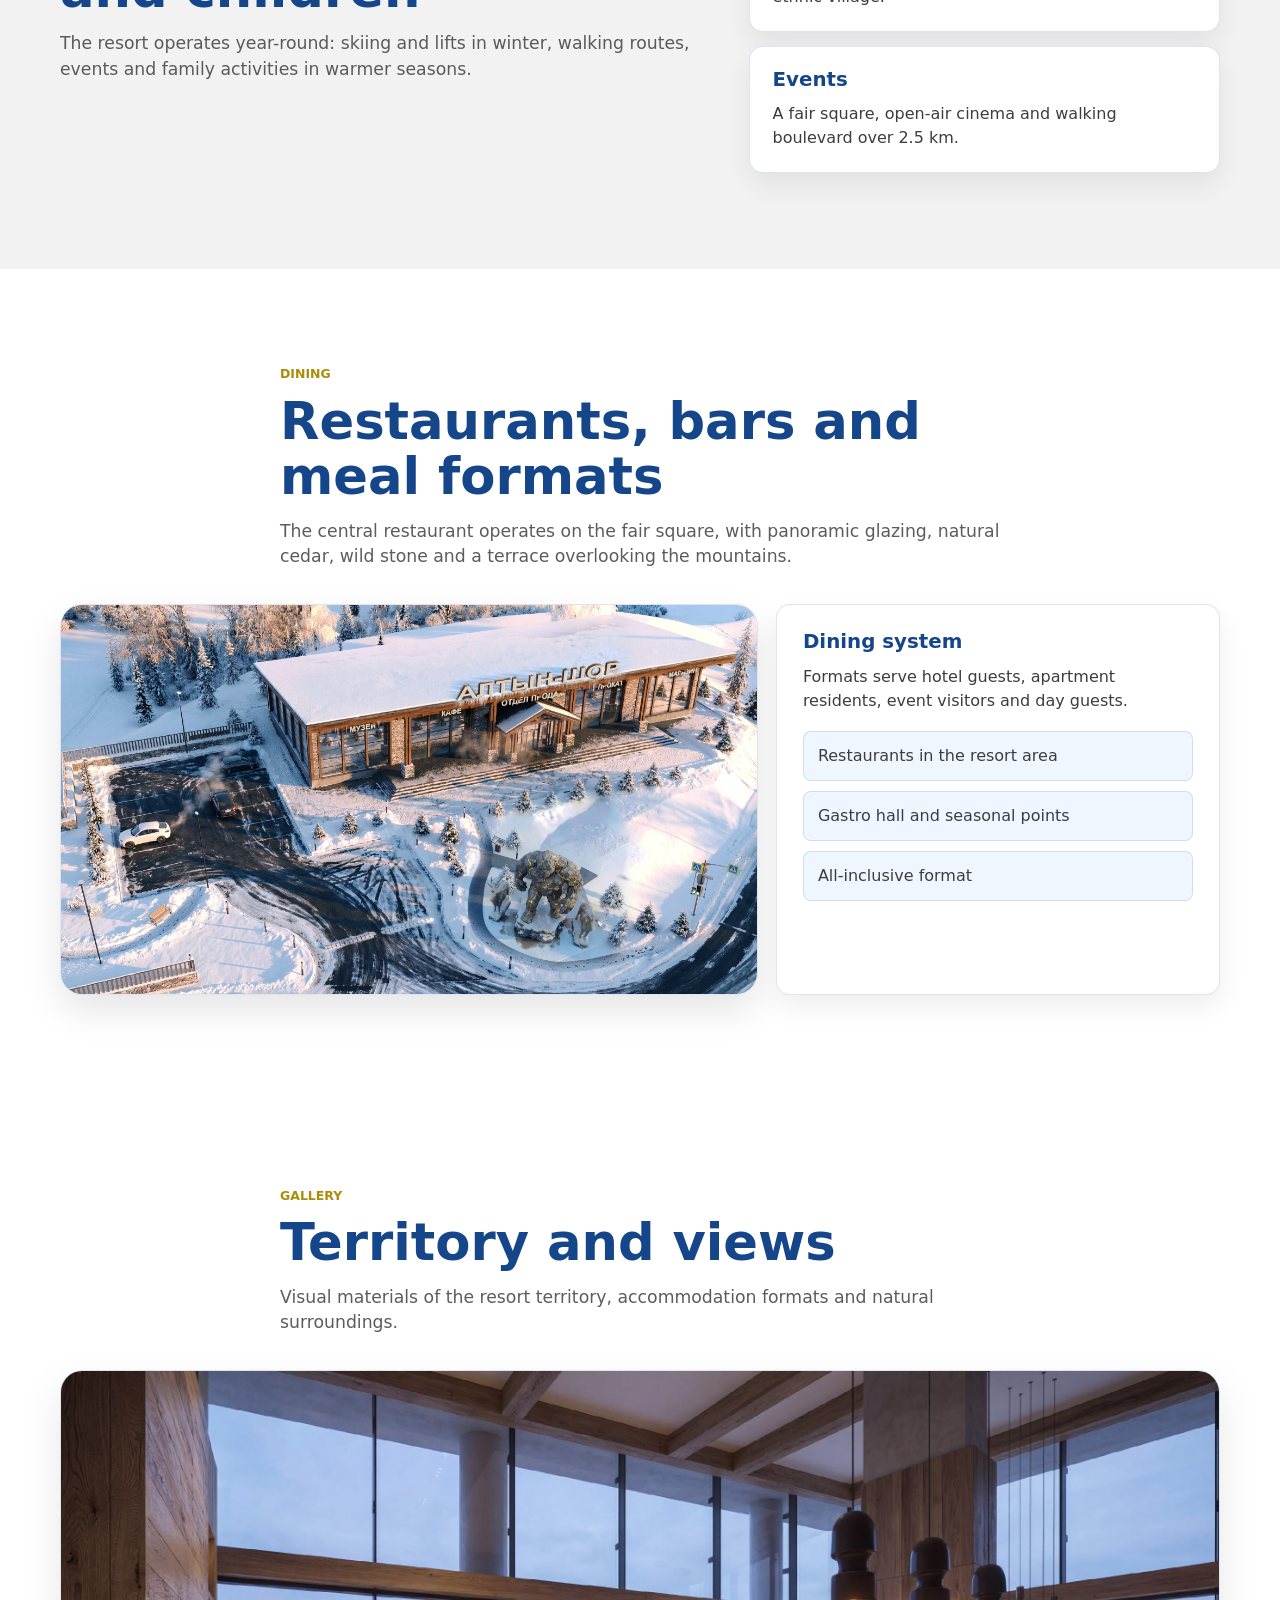
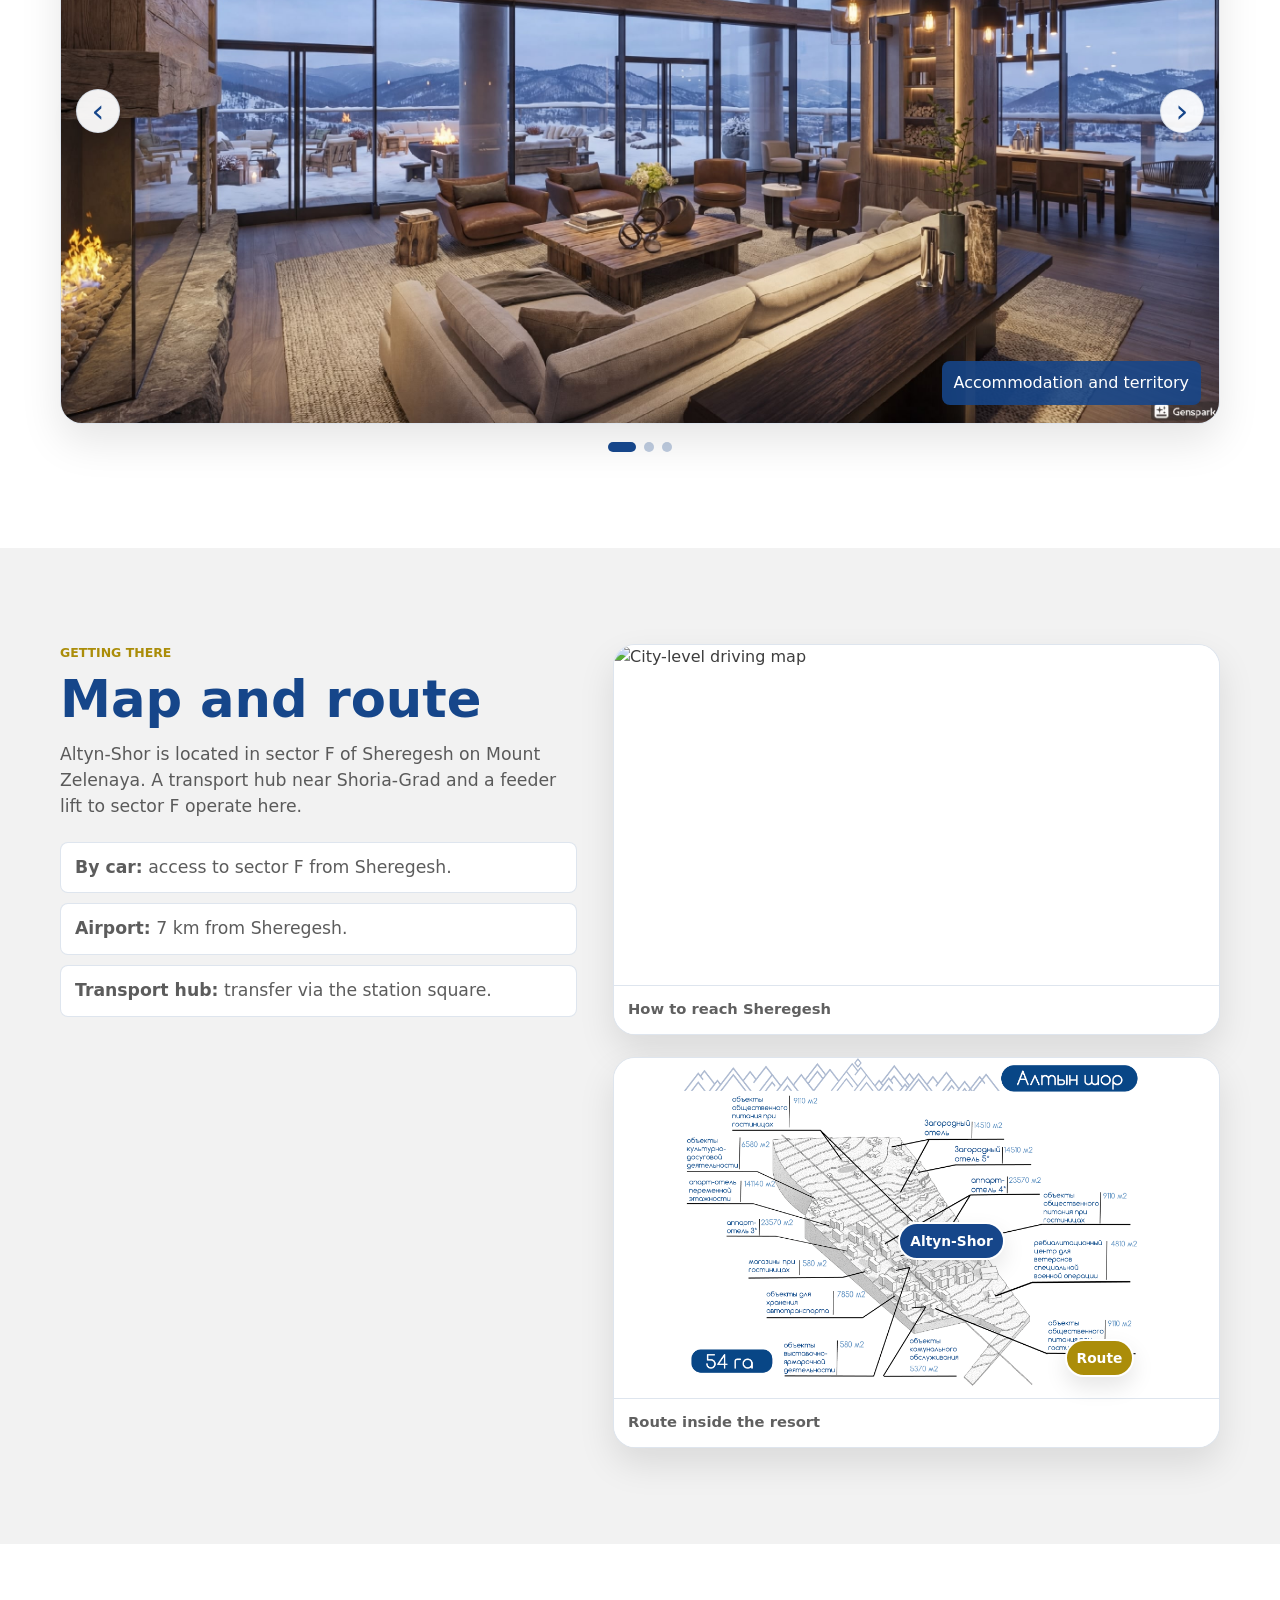
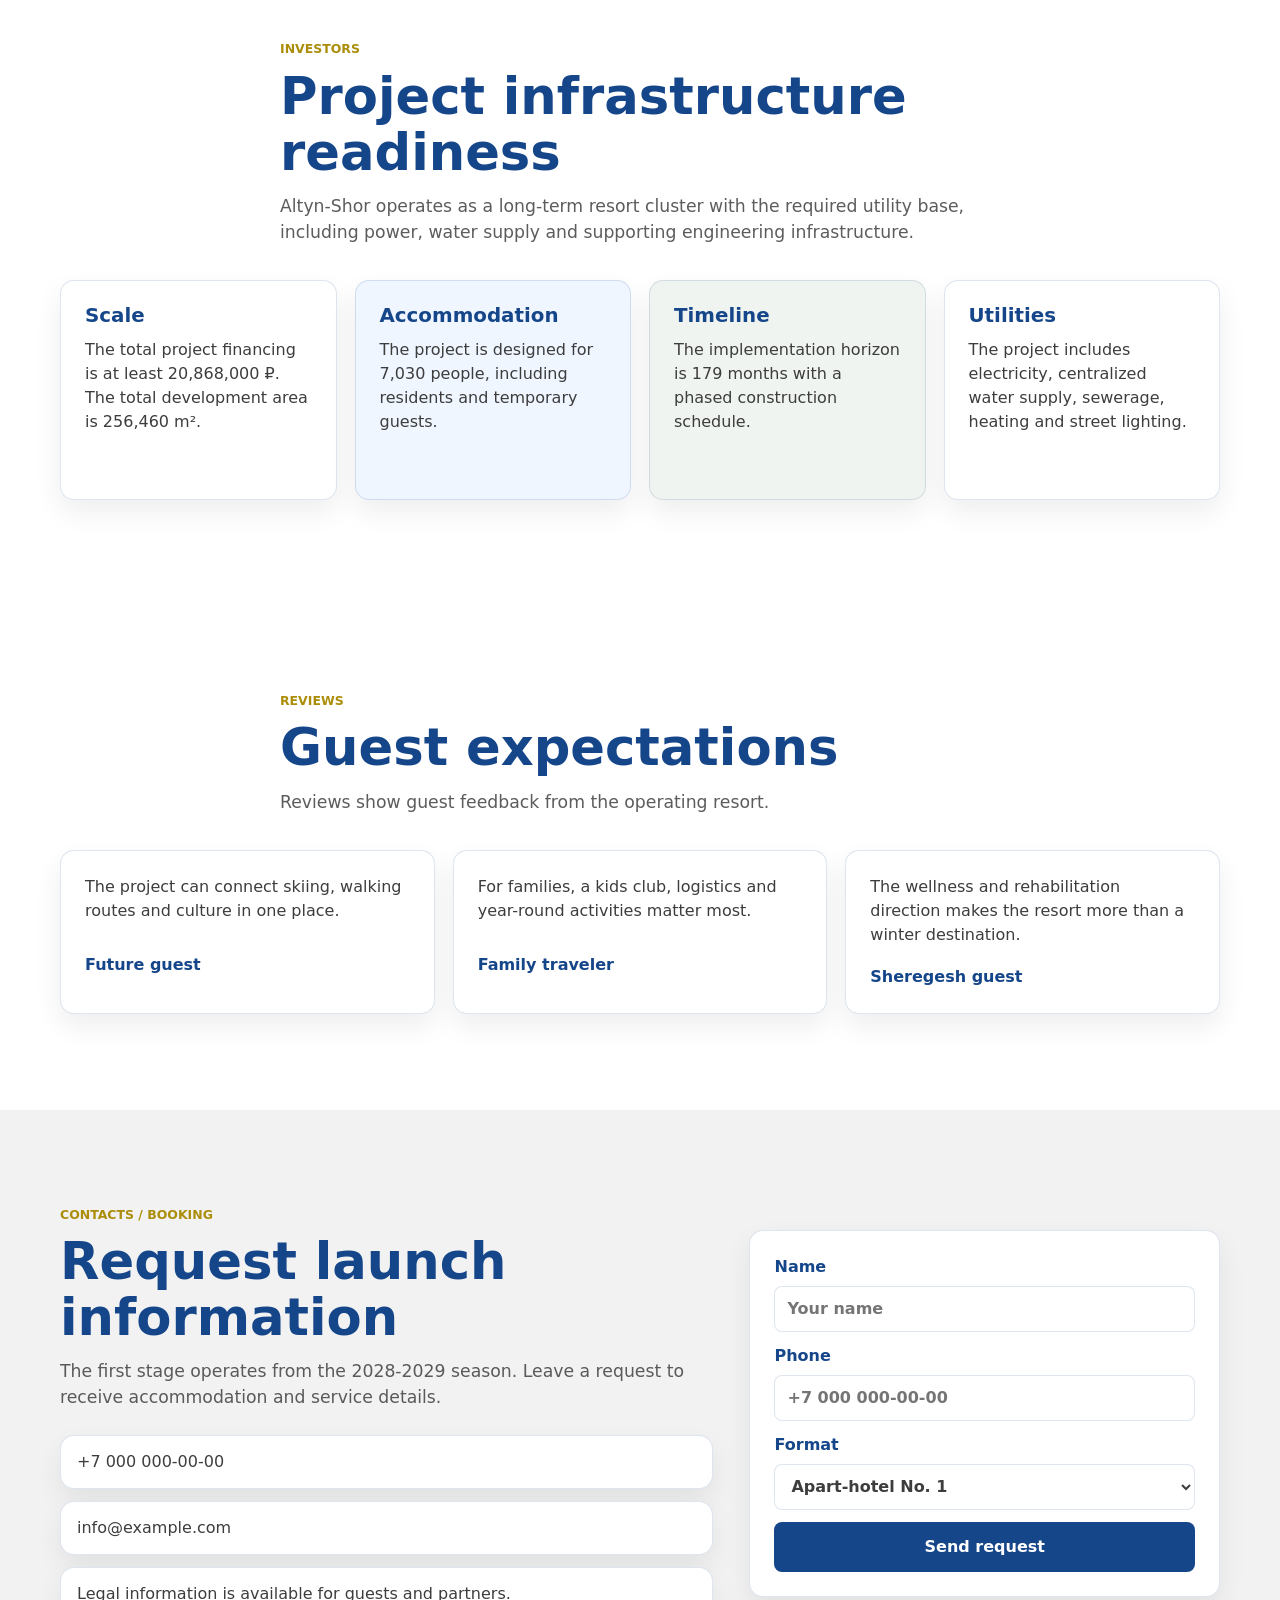
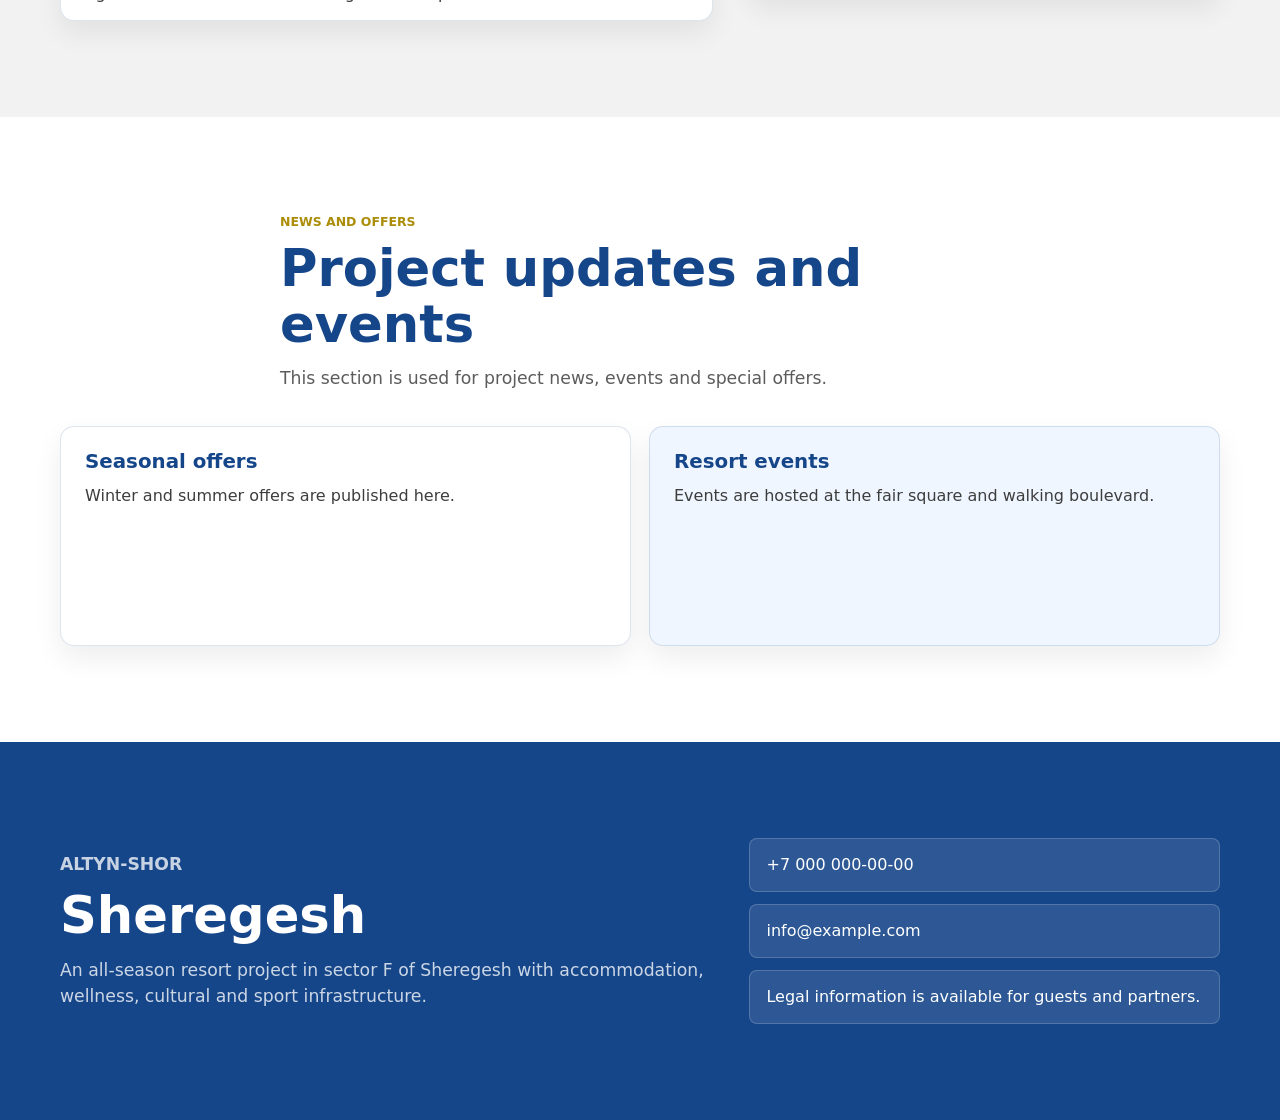
==== commit f545eafe: "feat: Update images placement" ====
--- a/src/en.html
+++ b/src/en.html
@@ -372,10 +372,17 @@
                             <p><strong>Transport hub:</strong> transfer via the station square.</p>
                         </div>
                     </div>
-                    <div class="map-frame interactive-map">
-                        <img src="./static/karta_altyn.png" alt="Altyn-Shor location map" />
-                        <span class="map-marker marker-main">Altyn-Shor</span>
-                        <span class="map-marker marker-route">Route</span>
+                    <div class="route-maps">
+                        <figure class="map-frame route-map-card">
+                            <img src="./static/global-map.png" alt="City-level driving map" />
+                            <figcaption>How to reach Sheregesh</figcaption>
+                        </figure>
+                        <figure class="map-frame interactive-map route-map-card">
+                            <img src="./static/karta_altyn.png" alt="Altyn-Shor location map" />
+                            <span class="map-marker marker-main">Altyn-Shor</span>
+                            <span class="map-marker marker-route">Route</span>
+                            <figcaption>Route inside the resort</figcaption>
+                        </figure>
                     </div>
                 </div>
             </section>
--- a/src/styles.css
+++ b/src/styles.css
@@ -326,6 +326,11 @@
   margin: 0 auto;
 }
 
+.map-section .section-grid {
+  grid-template-columns: minmax(0, 0.92fr) minmax(0, 1.08fr);
+  align-items: start;
+}
+
 .hero-grid {
   min-height: calc(100vh - 244px);
 }
@@ -710,9 +715,35 @@
 
 .map-frame img {
   width: 100%;
-  aspect-ratio: 1 / 1;
+  aspect-ratio: 16 / 11;
   object-fit: contain;
   background: var(--color-background);
+}
+
+.route-maps {
+  display: grid;
+  grid-template-columns: 1fr;
+  gap: 22px;
+}
+
+.route-map-card {
+  display: grid;
+  grid-template-rows: auto auto;
+  min-height: 100%;
+}
+
+.route-map-card img {
+  aspect-ratio: 16 / 9;
+  object-fit: contain;
+}
+
+.route-map-card figcaption {
+  padding: 12px 14px 14px;
+  color: rgb(61 61 61 / 82%);
+  font-size: 0.92rem;
+  font-weight: 600;
+  background: var(--color-background);
+  border-top: 1px solid var(--color-border);
 }
 
 .interactive-map {
@@ -1033,6 +1064,14 @@
 
   .food-layout > img {
     min-height: 280px;
+  }
+
+  .route-maps {
+    grid-template-columns: 1fr;
+  }
+
+  .map-section .section-grid {
+    grid-template-columns: 1fr;
   }
 }
 
